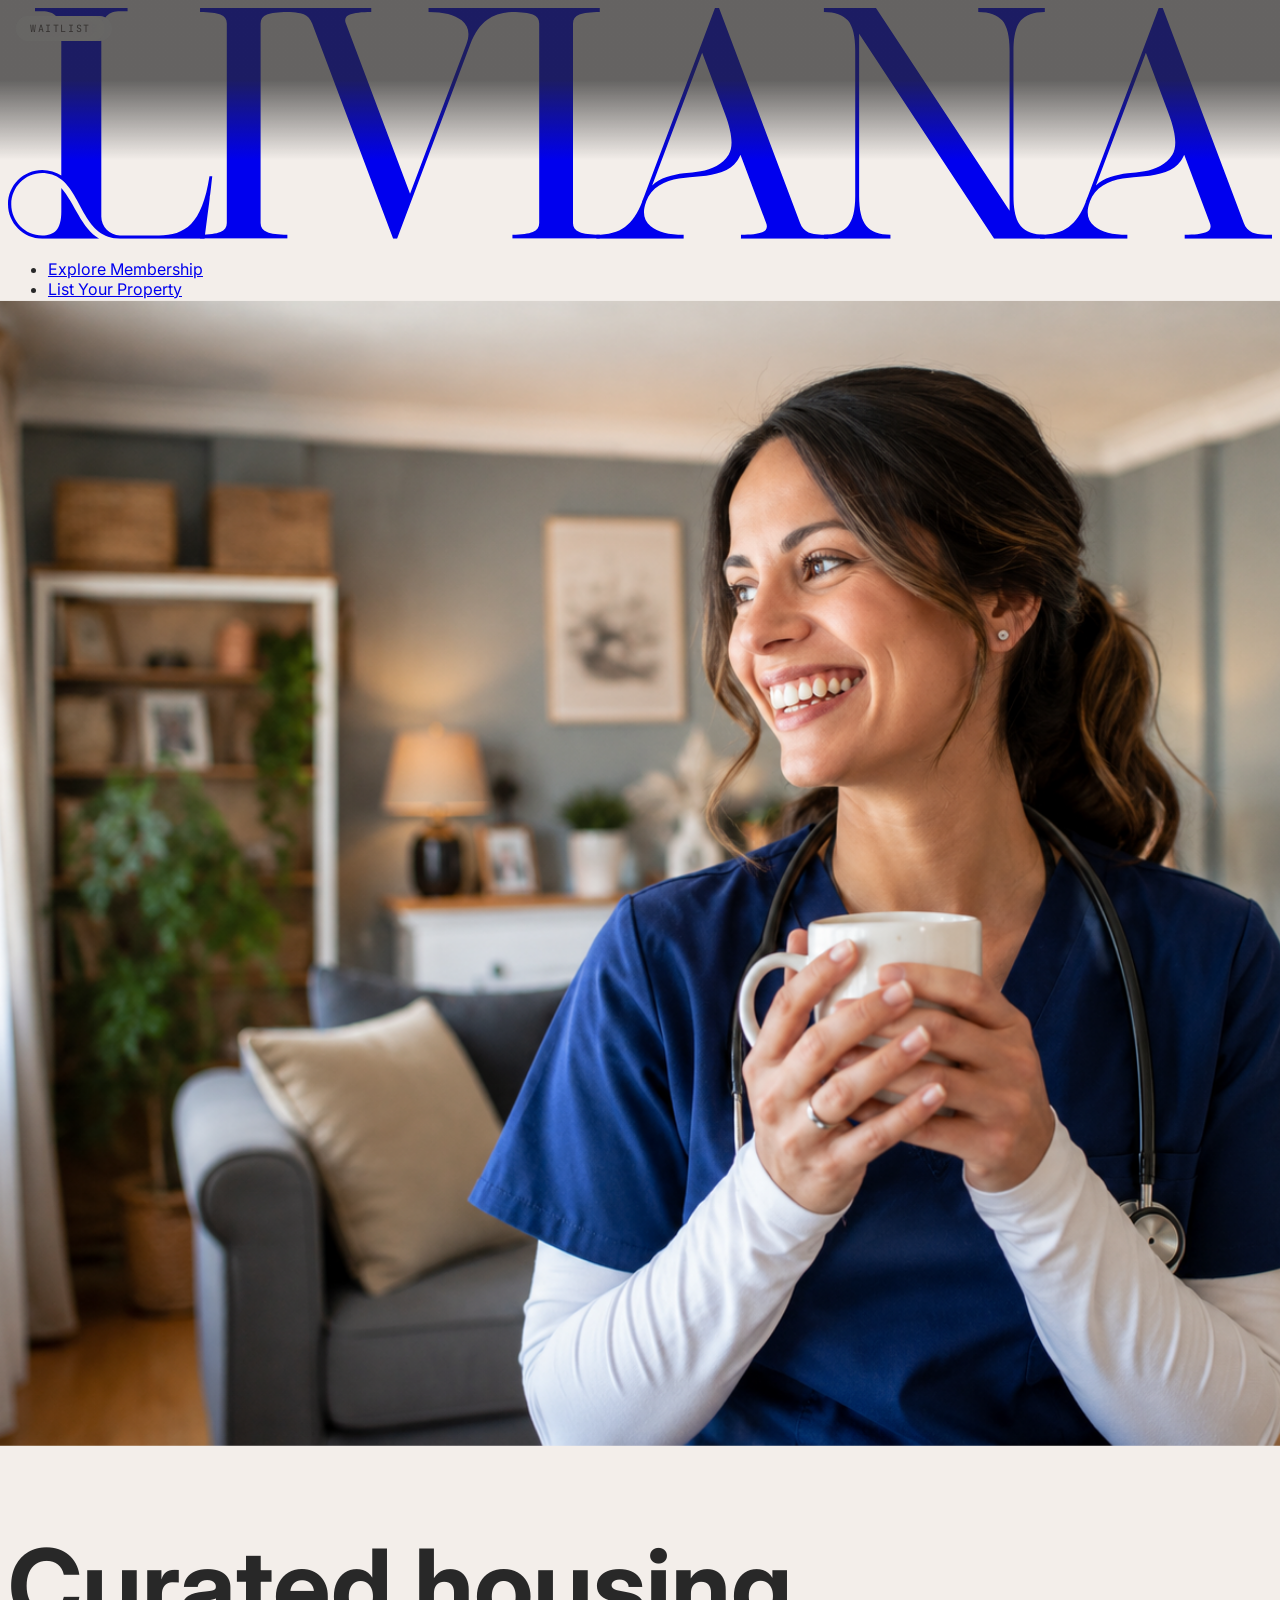
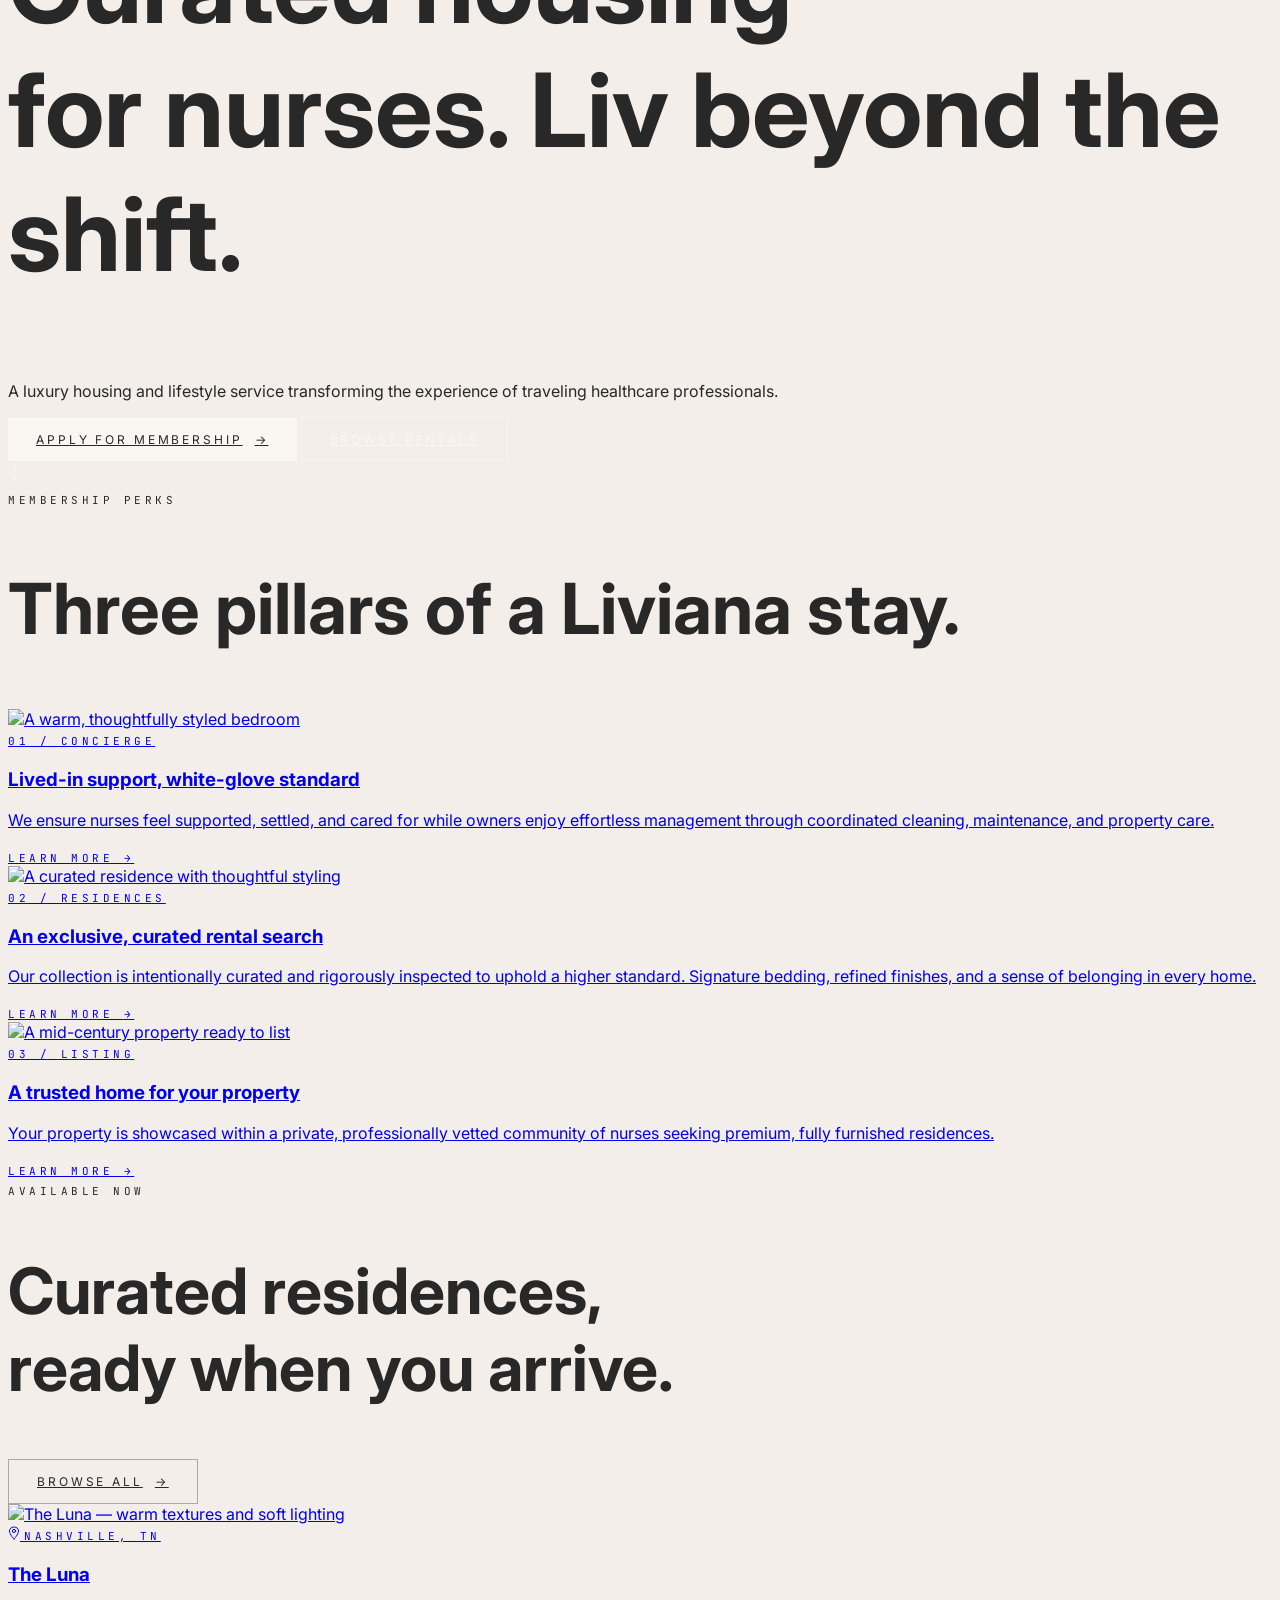
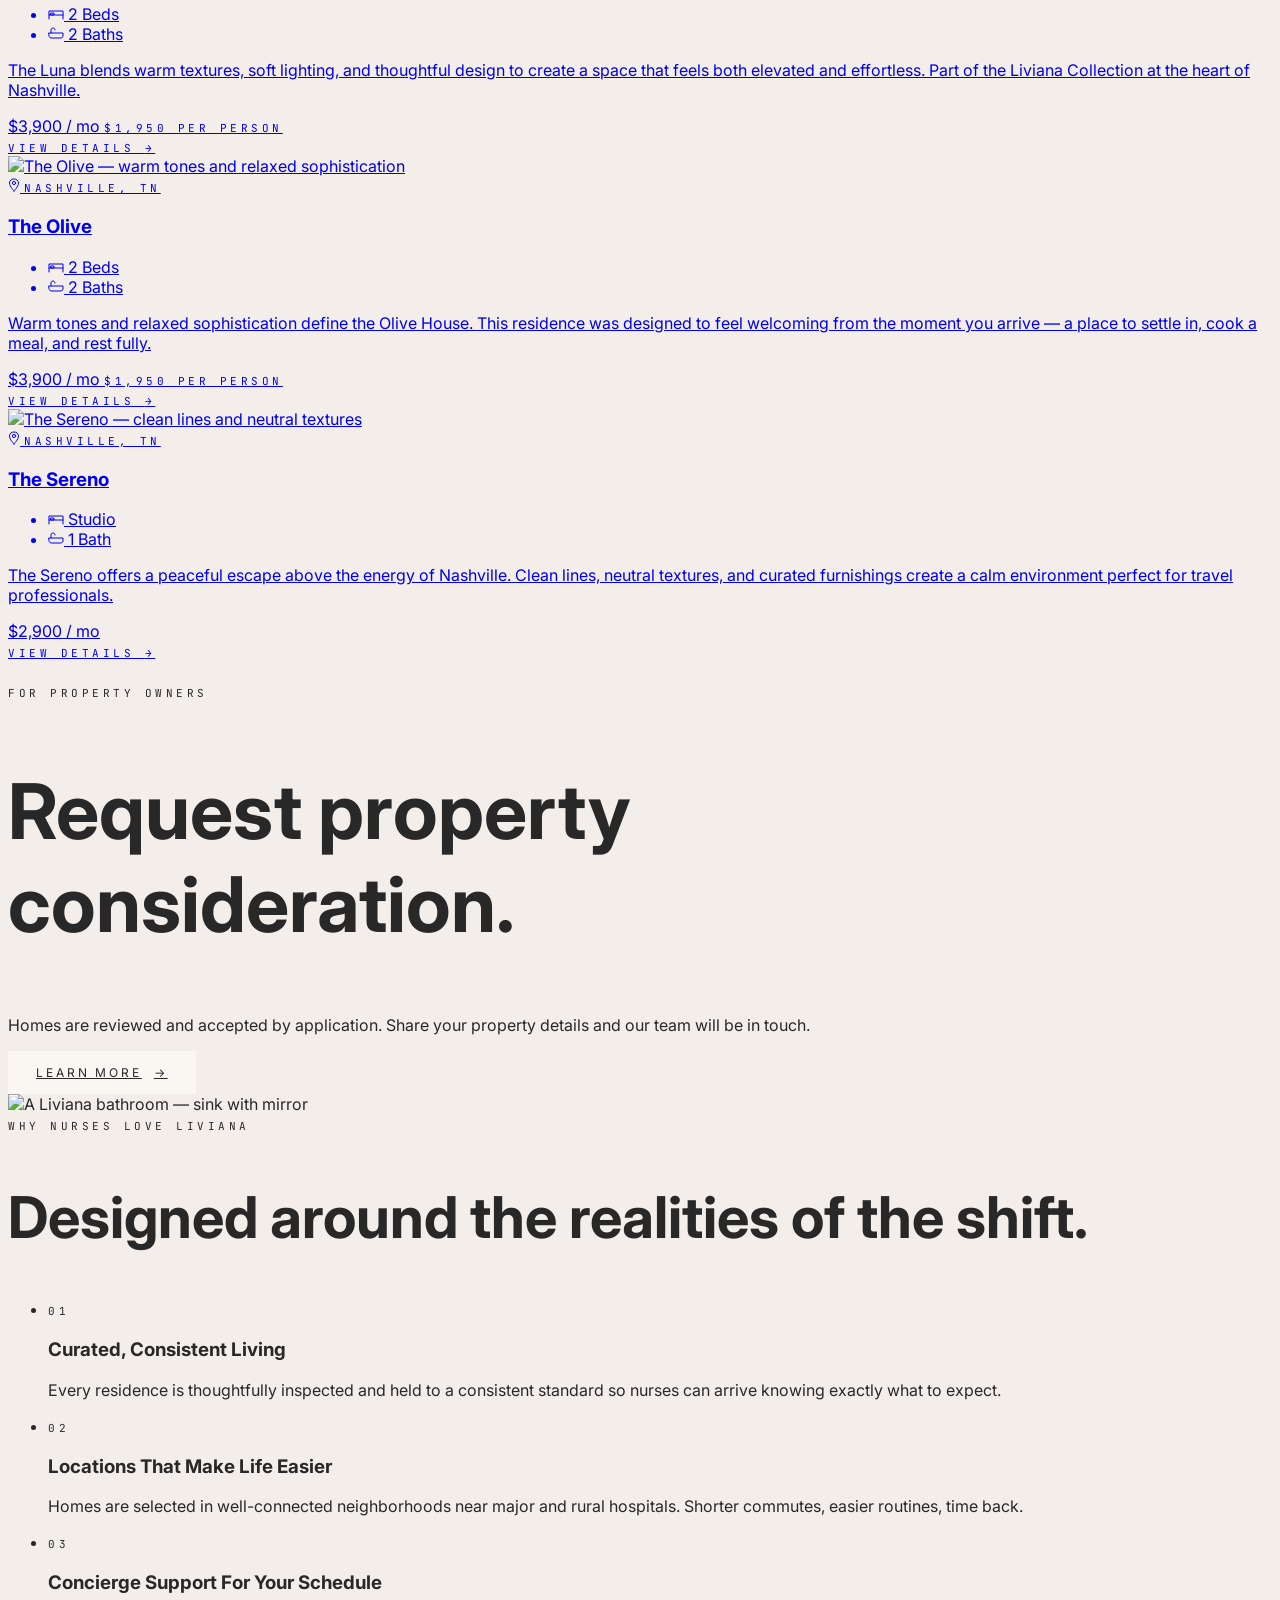
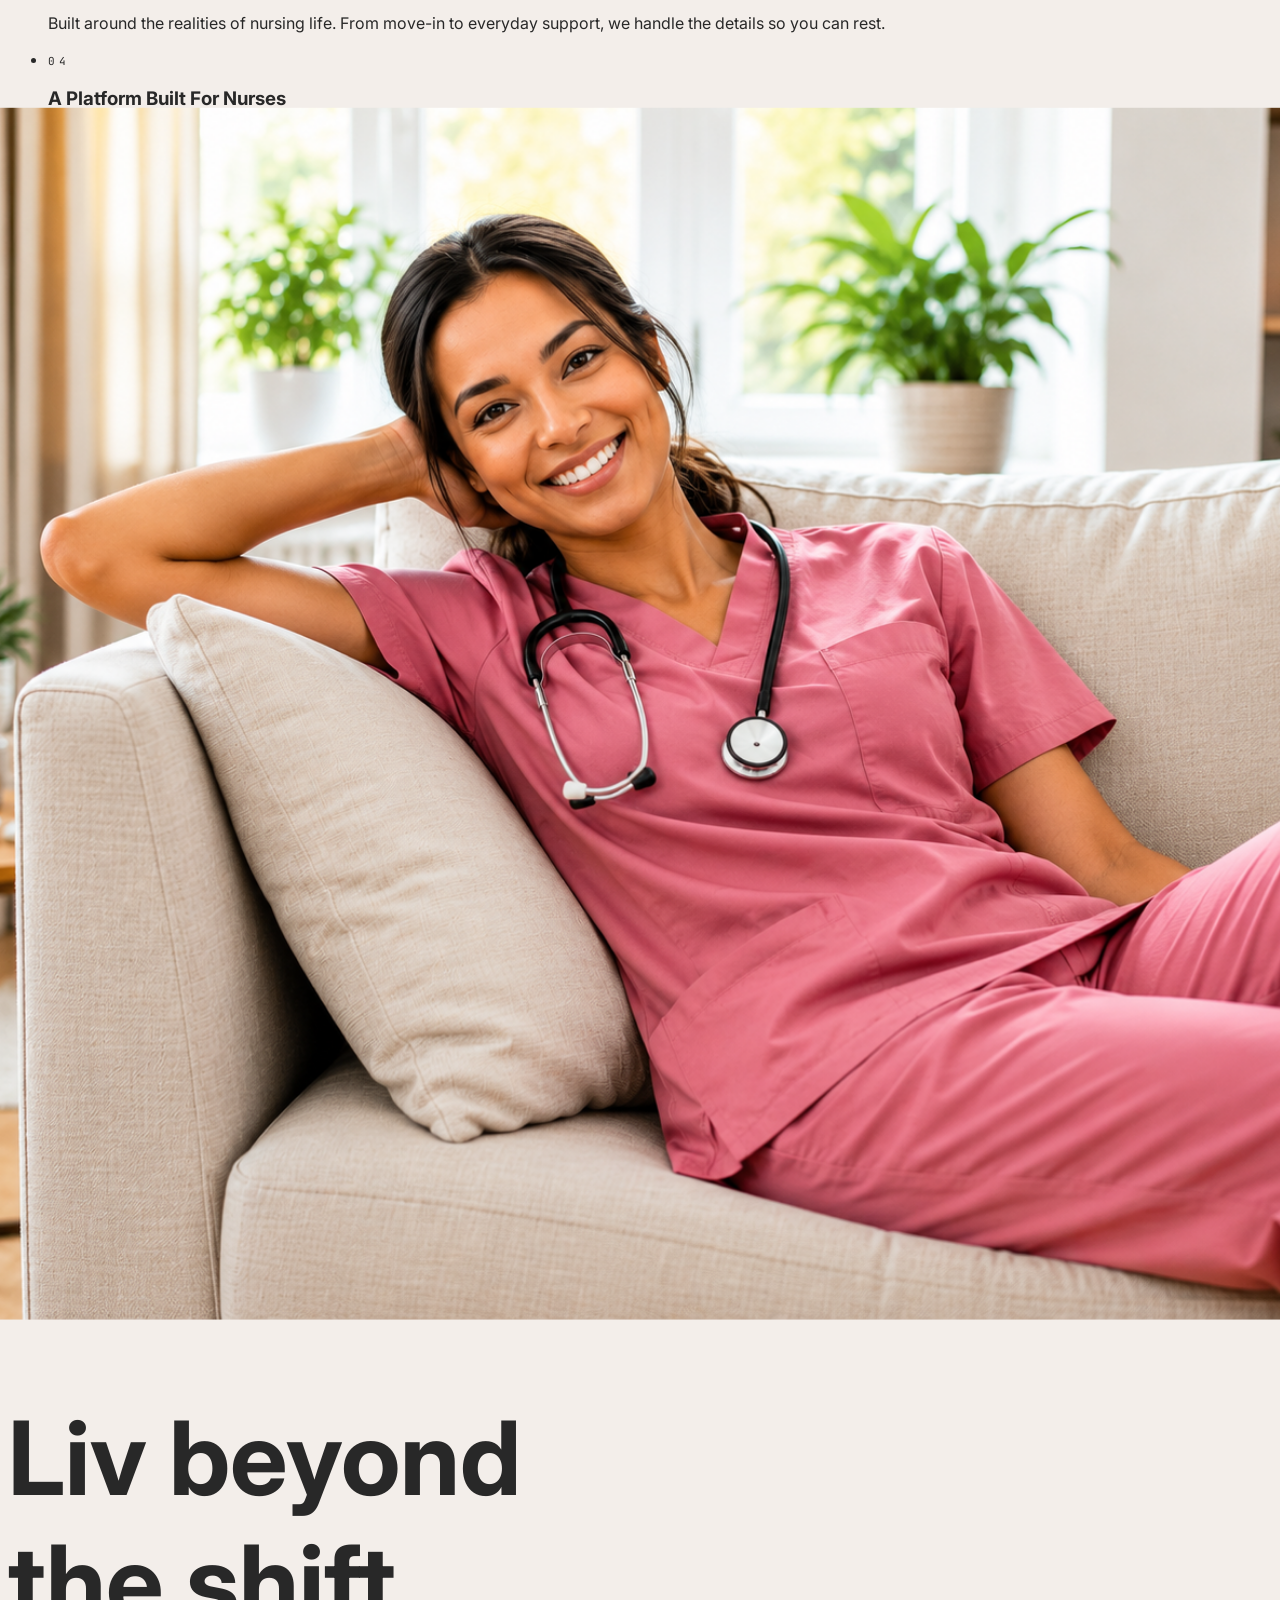
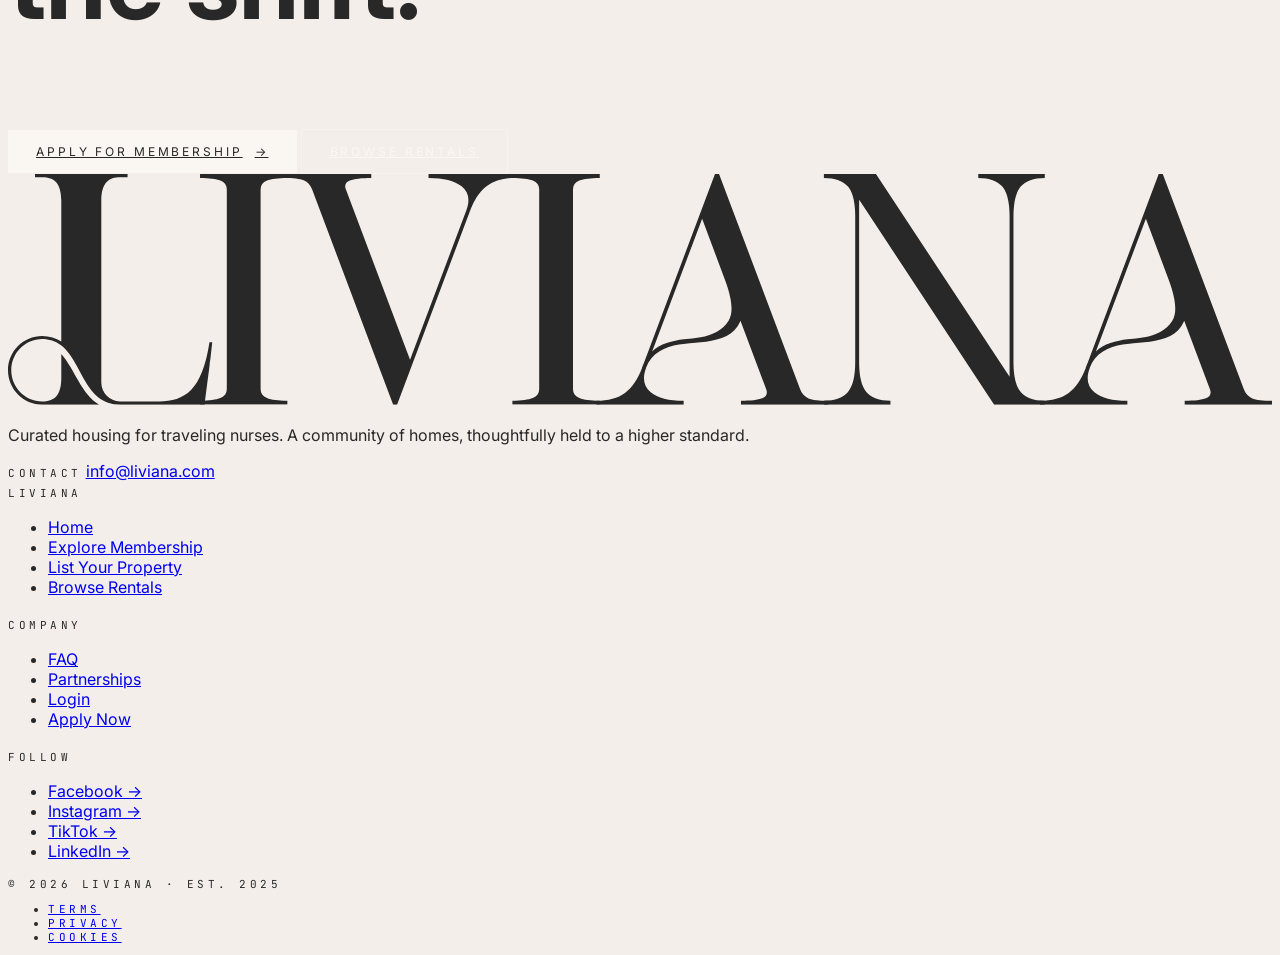
==== index.html @ 15aabe40 "Add files via upload" ====
<!doctype html>
<html lang="en">
  <head>
    <meta charset="UTF-8" />
    <meta name="viewport" content="width=device-width, initial-scale=1.0" />
    <title>Liviana — Curated Housing for Nurses</title>

    <link rel="preconnect" href="https://fonts.googleapis.com" />
    <link rel="preconnect" href="https://fonts.gstatic.com" crossorigin />
    <link
      href="https://fonts.googleapis.com/css2?family=Cormorant+Garamond:ital,wght@0,300;0,400;0,500;1,300;1,400&family=Inter:wght@300;400;500;600&family=JetBrains+Mono:wght@400;500&display=swap"
      rel="stylesheet"
    />

    <script src="https://cdn.tailwindcss.com"></script>
    <script>
      tailwind.config = {
        theme: {
          extend: {
            colors: {
              /* Brand palette */
              brand: {
                black: "#282828",
                brown: "#544743",
                tan: "#8F7C65",
                sand: "#CEC8BC",
                gray: "#E8E8E8",
                cream: "#F3EEEA",
                white: "#FFFFFF",
              },
              /* Existing tokens remapped to brand */
              cream: {
                DEFAULT: "#F3EEEA",
                50: "#FAF7F2",
                100: "#EFE9DF",
                200: "#E6DDD0",
              },
              espresso: {
                DEFAULT: "#544743",
                900: "#282828",
                800: "#3A2F2C",
                700: "#544743",
                600: "#6B5A55",
              },
              cocoa: {
                DEFAULT: "#544743",
                600: "#544743",
                400: "#8F7C65",
                200: "#CEC8BC",
              },
              ink: "#282828",
              warm: {
                50: "#FAF7F2",
                100: "#E6DDD0",
                200: "#CEC8BC",
                300: "#8F7C65",
              },
            },
            fontFamily: {
              display: ['"Cormorant Garamond"', "serif"],
              sans: ["Inter", "system-ui", "sans-serif"],
              mono: ['"JetBrains Mono"', "ui-monospace", "monospace"],
            },
            letterSpacing: {
              widest: "0.24em",
              ultra: "0.32em",
            },
            borderRadius: {
              none: "0",
              DEFAULT: "0",
              sm: "0",
              md: "0",
              lg: "0",
              xl: "0",
              full: "9999px",
            },
          },
        },
      };
    </script>

    <style>
      html {
        -webkit-font-smoothing: antialiased;
        text-rendering: optimizeLegibility;
        scroll-behavior: smooth;
      }
      body {
        font-family: "Inter", system-ui, sans-serif;
        background: #f3eeea;
        color: #282828;
      }
      button,
      input,
      textarea,
      select {
        border-radius: 0;
      }
      ::selection {
        background: #544743;
        color: #faf7f2;
      }

      /* Sharp-edge CTA classes */
      .btn-primary {
        display: inline-flex;
        align-items: center;
        gap: 0.75rem;
        background: #544743;
        color: #faf7f2;
        padding: 0.875rem 1.75rem;
        font-size: 0.75rem;
        letter-spacing: 0.24em;
        text-transform: uppercase;
        font-family: "Inter", sans-serif;
        transition: all 500ms cubic-bezier(0.16, 1, 0.3, 1);
      }
      .btn-primary:hover {
        background: #282828;
        letter-spacing: 0.32em;
      }
      .btn-light {
        background: #faf7f2;
        color: #282828;
      }
      .btn-light:hover {
        background: #cec8bc;
        color: #282828;
      }
      .btn-ghost {
        display: inline-flex;
        align-items: center;
        gap: 0.75rem;
        border: 1px solid rgba(250, 247, 242, 0.4);
        color: #faf7f2;
        padding: 0.875rem 1.75rem;
        font-size: 0.75rem;
        letter-spacing: 0.24em;
        text-transform: uppercase;
        background: transparent;
        transition: all 500ms cubic-bezier(0.16, 1, 0.3, 1);
      }
      .btn-ghost:hover {
        background: rgba(250, 247, 242, 0.1);
        letter-spacing: 0.32em;
      }
      .btn-ghost-dark {
        display: inline-flex;
        align-items: center;
        gap: 0.75rem;
        border: 1px solid rgba(40, 40, 40, 0.35);
        color: #282828;
        padding: 0.875rem 1.75rem;
        font-size: 0.75rem;
        letter-spacing: 0.24em;
        text-transform: uppercase;
        background: transparent;
        transition: all 500ms cubic-bezier(0.16, 1, 0.3, 1);
      }
      .btn-ghost-dark:hover {
        background: #282828;
        color: #faf7f2;
        letter-spacing: 0.32em;
      }

      /* Scrims — using brand BLACK at higher opacity so cream-50 text clears 4.5:1
         even over the brightest possible photo content. Brown is too light to scrim
         photos safely, so photo overlays stay black; the surrounding solid sections
         use brand brown to keep the overall site feeling warm rather than inky. */
      .scrim-bottom {
        background: linear-gradient(
          to bottom,
          rgba(40, 40, 40, 0) 0%,
          rgba(40, 40, 40, 0.3) 25%,
          rgba(40, 40, 40, 0.7) 50%,
          rgba(40, 40, 40, 0.88) 75%,
          rgba(40, 40, 40, 0.95) 100%
        );
      }
      .scrim-radial {
        background: radial-gradient(
          ellipse at center,
          rgba(40, 40, 40, 0.7) 0%,
          rgba(40, 40, 40, 0.85) 50%,
          rgba(40, 40, 40, 0.97) 100%
        );
      }

      /* Property Owners scrim — mirrors the hero's brand-black color but as a
         softer radial. Slightly lighter opacity at center than the Final CTA
         scrim so the section reads less heavy than the closer (Final CTA). */
      .scrim-radial-warm {
        background: radial-gradient(
          ellipse at center,
          rgba(40, 40, 40, 0.5) 0%,
          rgba(40, 40, 40, 0.7) 50%,
          rgba(40, 40, 40, 0.88) 75%,
          rgba(40, 40, 40, 0.95) 100%
        );
      }

      /* Eyebrow style */
      .eyebrow {
        font-family: "JetBrains Mono", monospace;
        text-transform: uppercase;
        font-size: 11px;
        letter-spacing: 0.32em;
      }

      /* Animations */
      @keyframes ken-burns {
        from {
          transform: scale(1) translate(0, 0);
        }
        to {
          transform: scale(1.08) translate(-1%, -1%);
        }
      }
      .animate-ken-burns {
        animation: ken-burns 20s ease-out both;
      }

      /* Scroll-hint arrow */
      @keyframes scroll-hint {
        0%, 100% {
          transform: translateY(0);
          opacity: 0.6;
        }
        50% {
          transform: translateY(5px);
          opacity: 1;
        }
      }
      .scroll-arrow {
        display: inline-block;
        color: #faf7f2;
        transition: opacity 500ms cubic-bezier(0.16, 1, 0.3, 1);
      }
      .scroll-arrow svg {
        display: block;
        animation: scroll-hint 2200ms ease-in-out infinite;
      }
      .scroll-arrow:hover {
        opacity: 1 !important;
      }
      .scroll-arrow:hover svg {
        animation-play-state: paused;
      }
      @media (prefers-reduced-motion: reduce) {
        .scroll-arrow svg {
          animation: none;
        }
      }

      /* Scroll-fade — toggled by IntersectionObserver */
      .reveal {
        opacity: 0;
        transform: translateY(28px);
        transition: opacity 900ms cubic-bezier(0.16, 1, 0.3, 1),
          transform 900ms cubic-bezier(0.16, 1, 0.3, 1);
        transition-delay: var(--reveal-delay, 0ms);
      }
      .reveal.is-visible {
        opacity: 1;
        transform: translateY(0);
      }
      @media (prefers-reduced-motion: reduce) {
        .reveal,
        .animate-ken-burns {
          opacity: 1 !important;
          transform: none !important;
          animation: none !important;
        }
      }

      /* Status badge — appears top-left over property card photo */
      .status-badge {
        position: absolute;
        top: 16px;
        left: 16px;
        background: rgba(250, 247, 242, 0.95);
        color: #544743;
        font-family: "JetBrains Mono", monospace;
        font-size: 10px;
        letter-spacing: 0.16em;
        text-transform: uppercase;
        padding: 6px 14px;
        border-radius: 9999px;
        z-index: 1;
        backdrop-filter: blur(8px);
        -webkit-backdrop-filter: blur(8px);
      }

      /* Description in property card */
      .card-description {
        display: -webkit-box;
        -webkit-line-clamp: 3;
        -webkit-box-orient: vertical;
        overflow: hidden;
      }

      /* Property card hover */
      .card-link:hover .card-img {
        transform: scale(1.05);
      }
      .card-img {
        transition: transform 1400ms cubic-bezier(0.16, 1, 0.3, 1);
      }
      .card-link:hover .card-caption {
        opacity: 1;
        transform: translateY(0);
      }
      .card-caption {
        opacity: 0;
        transform: translateY(8px);
        transition: opacity 500ms cubic-bezier(0.16, 1, 0.3, 1),
          transform 500ms cubic-bezier(0.16, 1, 0.3, 1);
      }
      .card-link {
        transition: box-shadow 700ms cubic-bezier(0.16, 1, 0.3, 1);
      }
      .card-link:hover {
        box-shadow: 0 24px 60px -30px rgba(26, 20, 16, 0.45);
      }

      /* Perk panel hover */
      .perk-link:hover .perk-img {
        transform: scale(1.05);
      }
      .perk-img {
        transition: transform 1800ms cubic-bezier(0.16, 1, 0.3, 1);
      }
      .perk-link:hover .perk-cta {
        letter-spacing: 0.32em;
      }
      .perk-cta {
        transition: letter-spacing 500ms cubic-bezier(0.16, 1, 0.3, 1);
      }

      /* Nav transitions */
      header.nav-shell {
        transition: background-color 700ms cubic-bezier(0.16, 1, 0.3, 1),
          border-color 700ms cubic-bezier(0.16, 1, 0.3, 1),
          backdrop-filter 700ms cubic-bezier(0.16, 1, 0.3, 1);
      }
      header.nav-shell .nav-text {
        transition: color 500ms cubic-bezier(0.16, 1, 0.3, 1);
      }

      /* Nav scrim — guarantees cream-50 text hits 4.5:1 over any photo.
         Visible only when nav is in transparent (unscrolled) state. */
      .nav-scrim {
        position: fixed;
        top: 0;
        left: 0;
        right: 0;
        height: 160px;
        z-index: 49;
        pointer-events: none;
        background: linear-gradient(
          to bottom,
          rgba(40, 40, 40, 0.7) 0%,
          rgba(40, 40, 40, 0.7) 50%,
          rgba(40, 40, 40, 0) 100%
        );
        transition: opacity 700ms cubic-bezier(0.16, 1, 0.3, 1);
      }
      .nav-scrim.is-hidden {
        opacity: 0;
      }
    </style>
  </head>

  <body>
    <!-- LIVIANA wordmark — defined once as a symbol, referenced via <use> in nav and footer. -->
    <svg aria-hidden="true" style="position:absolute;width:0;height:0;overflow:hidden">
      <symbol id="liviana-wordmark" viewBox="0 0 1096 200">
        <path d="M170.458 200H97.2706C66.3857 200 64.3788 162.671 46.2269 148.735C41.3879 144.899 35.3225 143.093 29.6807 143.093C14.74 143.093 2.83204 155.402 2.83204 170.142C2.83204 184.881 14.74 197.19 29.6807 197.19C39.9831 197.19 46.2269 192.351 46.2269 176.408V156.026C57.7335 169.138 63.576 190.947 79.1188 200.022H29.6584C13.3128 200.022 0 186.509 0 170.164C0 153.819 13.3128 140.506 29.6584 140.506C35.9246 140.506 41.5663 142.335 46.2046 145.345V23.6147C46.2046 7.53707 40.0054 2.87657 29.7922 2.83198C29.7476 2.83198 23.4814 2.83198 23.4145 2.83198V0H103.671V2.83198C103.671 2.83198 97.3375 2.83198 97.2929 2.83198C87.5034 2.87657 81.1034 7.35868 80.9027 22.8119V180.845C80.9027 189.72 88.1724 197.19 97.0476 197.19H130.898C153.287 197.19 168.228 187.713 174.695 145.925H177.125C175.72 157.23 175.52 161.869 174.918 163.675V164.277C174.918 166.284 173.713 173.955 170.48 200H170.458Z"/>
        <path d="M166.511 196.633C174.583 196.633 180.47 195.852 184.172 194.314C187.874 192.775 189.724 190.166 189.724 186.509V13.5132C189.724 9.85617 187.874 7.24718 184.172 5.70855C180.47 4.16992 174.583 3.38945 166.511 3.38945V0H242.24V3.36715C234.167 3.36715 228.28 4.14762 224.579 5.68625C220.877 7.22489 219.026 9.83387 219.026 13.4909V186.464C219.026 190.122 220.877 192.731 224.579 194.269C228.28 195.808 234.167 196.588 242.24 196.588V199.955H166.511V196.588V196.633Z"/>
        <path d="M364.642 3.36715V0H440.371V3.36715C429.957 3.36715 421.684 5.61936 415.53 10.1238C409.375 14.6282 404.491 21.7639 400.834 31.5085L337.347 199.978H333.98L263.737 13.5132C262.243 9.47709 259.79 6.77891 256.422 5.41866C253.055 4.05842 247.324 3.36715 239.252 3.36715V0H314.981V3.36715C306.44 3.36715 300.263 4.10302 296.472 5.55246C292.681 7.0019 291.522 9.65548 293.016 13.4909L348.609 160.999L397.445 31.5085C400.812 22.4105 399.452 15.4309 393.364 10.6143C387.254 5.77545 377.687 3.36715 364.642 3.36715Z"/>
        <path d="M437.383 196.633C445.456 196.633 451.343 195.852 455.044 194.314C458.746 192.775 460.597 190.166 460.597 186.509V13.5132C460.597 9.85617 458.746 7.24718 455.044 5.70855C451.343 4.16992 445.456 3.38945 437.383 3.38945V0H513.112V3.36715C505.04 3.36715 499.153 4.14762 495.451 5.68625C491.749 7.22489 489.899 9.83387 489.899 13.4909V186.464C489.899 190.122 491.749 192.731 495.451 194.269C499.153 195.808 505.04 196.588 513.112 196.588V199.955H437.383V196.588V196.633Z"/>
        <path d="M553.341 167.912C549.862 177.121 551.178 184.19 557.288 189.163C563.376 194.135 572.92 196.633 585.853 196.633V200H510.124V196.633C520.538 196.633 528.811 194.381 534.966 189.876C541.121 185.372 546.027 178.236 549.684 168.491L549.817 167.934H549.684C550.442 166.061 550.999 164.701 551.378 163.853L613.014 0H616.538L686.781 186.487C688.275 190.523 690.728 193.221 694.095 194.581C697.463 195.942 703.194 196.611 711.266 196.611V199.978H635.537V196.611C644.078 196.611 650.21 195.875 653.979 194.425C657.725 192.976 658.862 190.322 657.346 186.464L635.113 127.216C634.556 128.71 633.575 130.539 632.147 132.702C629.137 137.028 624.722 140.172 618.924 142.134C613.103 144.096 607.038 145.345 600.683 145.858C594.327 146.371 588.061 147.062 581.817 147.887C575.573 148.712 569.842 150.764 564.647 153.93C559.429 157.119 555.66 161.757 553.318 167.867L553.341 167.912ZM621.733 91.9166L601.887 38.8449L558.537 153.975C561.904 150.697 566.118 148.222 571.136 146.594C576.153 144.966 581.104 143.873 585.987 143.36C590.871 142.848 595.732 142.201 600.549 141.465C605.388 140.707 609.959 139.213 614.285 136.961C618.589 134.708 622.113 131.475 624.833 127.238C629.048 120.571 628.022 108.797 621.733 91.9166Z"/>
        <path d="M752.609 0L868.456 175.806V36.8826C868.456 24.5958 866.359 15.9438 862.189 10.9265C858.019 5.90924 851.04 3.38945 841.295 3.38945V0H899.006V3.36715C889.239 3.36715 882.281 5.88694 878.111 10.9042C873.941 15.9215 871.845 24.5735 871.845 36.8603V163.117C871.845 175.404 873.919 184.056 878.111 189.096C882.304 194.135 889.261 196.633 899.006 196.633V200H855.098L738.003 22.2321V163.117C738.003 175.404 740.077 184.056 744.269 189.096C748.439 194.113 755.419 196.633 765.164 196.633V200H707.453V196.633C717.22 196.633 724.178 194.135 728.348 189.096C732.518 184.078 734.614 175.426 734.614 163.117V36.8826C734.614 24.5958 732.518 15.9438 728.348 10.9265C724.178 5.90924 717.198 3.38945 707.453 3.38945V0H752.632H752.609Z"/>
        <path d="M938.075 167.912C934.596 177.121 935.912 184.19 942.022 189.163C948.11 194.135 957.654 196.633 970.587 196.633V200H894.858V196.633C905.272 196.633 913.545 194.381 919.7 189.876C925.855 185.372 930.76 178.236 934.418 168.491L934.551 167.934H934.418C935.176 166.061 935.733 164.701 936.112 163.853L997.771 0H1001.29L1071.54 186.487C1073.03 190.523 1075.48 193.221 1078.85 194.581C1082.22 195.942 1087.95 196.611 1096.02 196.611V199.978H1020.29V196.611C1028.83 196.611 1034.97 195.875 1038.73 194.425C1042.48 192.976 1043.62 190.322 1042.1 186.464L1019.87 127.216C1019.31 128.71 1018.33 130.539 1016.9 132.702C1013.89 137.028 1009.48 140.172 1003.68 142.134C997.86 144.096 991.794 145.345 985.439 145.858C979.084 146.371 972.817 147.062 966.574 147.887C960.33 148.712 954.599 150.764 949.403 153.93C944.185 157.119 940.416 161.757 938.075 167.867V167.912ZM1006.49 91.9166L986.643 38.8449L943.293 153.975C946.66 150.697 950.875 148.222 955.892 146.594C960.909 144.966 965.86 143.873 970.744 143.36C975.627 142.848 980.488 142.201 985.305 141.465C990.144 140.707 994.716 139.213 999.042 136.961C1003.35 134.708 1006.87 131.475 1009.59 127.238C1013.8 120.571 1012.78 108.797 1006.49 91.9166Z"/>
      </symbol>
    </svg>

    <!-- Nav scrim — under nav z-50, ensures 5.8:1 contrast for cream-50 nav text over hero photo. Fades out on scroll. -->
    <div id="nav-scrim" class="nav-scrim"></div>

    <!-- ================= NAV ================= -->
    <header
      id="nav"
      class="nav-shell fixed top-0 inset-x-0 z-50 bg-transparent"
    >
      <nav
        class="mx-auto max-w-[1600px] flex items-center justify-between px-6 lg:px-12 h-20"
      >
        <a
          href="#"
          class="nav-text block text-cream-50"
          data-light="text-cream-50"
          data-dark="text-ink"
          aria-label="Liviana — home"
        >
          <svg
            class="h-5 w-auto"
            viewBox="0 0 1096 200"
            fill="currentColor"
            role="img"
            aria-hidden="true"
          >
            <use href="#liviana-wordmark" />
          </svg>
        </a>

        <ul class="hidden md:flex items-center gap-10">
          <li>
            <a
              href="#"
              class="nav-text text-xs uppercase tracking-widest text-cream-50 hover:opacity-70"
              data-light="text-cream-50"
              data-dark="text-ink"
              >Explore Membership</a
            >
          </li>
          <li>
            <a
              href="#"
              class="nav-text text-xs uppercase tracking-widest text-cream-50 hover:opacity-70"
              data-light="text-cream-50"
              data-dark="text-ink"
              >List Your Property</a
            >
          </li>
          <li>
            <a
              href="#"
              class="nav-text text-xs uppercase tracking-widest text-cream-50 hover:opacity-70"
              data-light="text-cream-50"
              data-dark="text-ink"
              >Browse Rentals</a
            >
          </li>
        </ul>

        <div class="hidden md:flex items-center gap-4">
          <a
            href="#"
            class="nav-text text-xs uppercase tracking-widest text-cream-50"
            data-light="text-cream-50"
            data-dark="text-ink"
            >Login</a
          >
          <a
            id="nav-cta"
            href="#"
            class="text-xs uppercase tracking-widest px-5 py-2.5 bg-cream-50 text-ink transition-colors duration-500"
            >Apply Now</a
          >
        </div>
      </nav>
    </header>

    <main>
      <!-- ================= HERO ================= -->
      <section
        class="relative h-screen min-h-[720px] w-full overflow-hidden bg-espresso-900 text-cream-50"
      >
        <div class="absolute inset-0 animate-ken-burns">
          <img
            src="./nurse-hero.png"
            alt="A Liviana nurse, at ease at home"
            class="w-full h-full object-cover"
          />
        </div>
        <div class="absolute inset-0 scrim-bottom"></div>

        <div
          class="relative h-full mx-auto max-w-[1600px] px-6 lg:px-12 pt-32 pb-12 flex flex-col justify-end"
        >
          <div class="max-w-3xl">
            <span class="reveal eyebrow text-cream-50/70"
              >Membership · Est. 2025</span
            >
            <h1
              class="reveal mt-6 font-display font-light leading-[0.95] tracking-tight"
              style="font-size: clamp(3rem, 8vw, 7.5rem); --reveal-delay: 100ms"
            >
              Curated housing<br />for nurses.
              <span class="italic text-warm-200">Liv beyond the shift.</span>
            </h1>
            <p
              class="reveal mt-8 max-w-xl text-base lg:text-lg leading-relaxed text-cream-50/80"
              style="--reveal-delay: 250ms"
            >
              A luxury housing and lifestyle service transforming the
              experience of traveling healthcare professionals.
            </p>
            <div class="reveal mt-12 flex flex-wrap gap-4" style="--reveal-delay: 400ms">
              <a href="#" class="btn-primary btn-light"
                >Apply for Membership <span aria-hidden>→</span></a
              >
              <a href="#" class="btn-ghost">Browse Rentals</a>
            </div>
          </div>

          <div class="mt-16 flex justify-center">
            <a
              href="#perks"
              class="scroll-arrow"
              aria-label="Scroll to explore"
            >
              <svg
                width="14"
                height="22"
                viewBox="0 0 14 22"
                fill="none"
                stroke="currentColor"
                stroke-width="1"
                stroke-linecap="round"
                stroke-linejoin="round"
                aria-hidden="true"
              >
                <path d="M7 2 L7 17" />
                <path d="M2 12 L7 17 L12 12" />
              </svg>
            </a>
          </div>
        </div>
      </section>

      <!-- ================= MEMBERSHIP PERKS ================= -->
      <section id="perks" class="bg-espresso text-cream-50">
        <div class="mx-auto max-w-[1600px] px-6 lg:px-12 pt-24 pb-12">
          <span class="reveal eyebrow text-cream-50/70">Membership Perks</span>
          <h2
            class="reveal mt-4 font-display font-light leading-[1] tracking-tight max-w-4xl"
            style="font-size: clamp(2.5rem, 5.5vw, 5rem); --reveal-delay: 100ms"
          >
            Three pillars of a Liviana stay.
          </h2>
        </div>

        <div
          class="grid grid-cols-1 lg:grid-cols-3 lg:h-[80vh] lg:min-h-[680px]"
        >
          <!-- Perk 1 -->
          <a
            href="#"
            class="perk-link relative group h-[70vh] lg:h-full block overflow-hidden reveal"
          >
            <img
              src="https://images.unsplash.com/photo-1615874959474-d609969a20ed?auto=format&fit=crop&w=1600&q=80"
              alt="A warm, thoughtfully styled bedroom"
              class="perk-img absolute inset-0 w-full h-full object-cover"
            />
            <div class="absolute inset-0 scrim-bottom"></div>
            <div class="absolute inset-0 p-8 lg:p-10 flex flex-col justify-end">
              <span class="eyebrow text-cream-50/70">01 / Concierge</span>
              <h3
                class="mt-4 font-display font-light text-3xl lg:text-4xl leading-[1.1] max-w-sm"
              >
                Lived-in support, white-glove standard
              </h3>
              <p class="mt-4 max-w-sm text-sm leading-relaxed text-cream-50/75">
                We ensure nurses feel supported, settled, and cared for while
                owners enjoy effortless management through coordinated cleaning,
                maintenance, and property care.
              </p>
              <span
                class="perk-cta mt-6 inline-flex items-center gap-3 eyebrow text-cream-50"
                >Learn more <span aria-hidden>→</span></span
              >
            </div>
          </a>

          <!-- Perk 2 -->
          <a
            href="#"
            class="perk-link relative group h-[70vh] lg:h-full block overflow-hidden reveal"
            style="--reveal-delay: 100ms"
          >
            <img
              src="https://images.unsplash.com/photo-1583847268964-b28dc8f51f92?auto=format&fit=crop&w=1600&q=80"
              alt="A curated residence with thoughtful styling"
              class="perk-img absolute inset-0 w-full h-full object-cover"
            />
            <div class="absolute inset-0 scrim-bottom"></div>
            <div class="absolute inset-0 p-8 lg:p-10 flex flex-col justify-end">
              <span class="eyebrow text-cream-50/70">02 / Residences</span>
              <h3
                class="mt-4 font-display font-light text-3xl lg:text-4xl leading-[1.1] max-w-sm"
              >
                An exclusive, curated rental search
              </h3>
              <p class="mt-4 max-w-sm text-sm leading-relaxed text-cream-50/75">
                Our collection is intentionally curated and rigorously inspected
                to uphold a higher standard. Signature bedding, refined
                finishes, and a sense of belonging in every home.
              </p>
              <span
                class="perk-cta mt-6 inline-flex items-center gap-3 eyebrow text-cream-50"
                >Learn more <span aria-hidden>→</span></span
              >
            </div>
          </a>

          <!-- Perk 3 -->
          <a
            href="#"
            class="perk-link relative group h-[70vh] lg:h-full block overflow-hidden reveal"
            style="--reveal-delay: 200ms"
          >
            <img
              src="https://images.unsplash.com/photo-1554995207-c18c203602cb?auto=format&fit=crop&w=1600&q=80"
              alt="A mid-century property ready to list"
              class="perk-img absolute inset-0 w-full h-full object-cover"
            />
            <div class="absolute inset-0 scrim-bottom"></div>
            <div class="absolute inset-0 p-8 lg:p-10 flex flex-col justify-end">
              <span class="eyebrow text-cream-50/70">03 / Listing</span>
              <h3
                class="mt-4 font-display font-light text-3xl lg:text-4xl leading-[1.1] max-w-sm"
              >
                A trusted home for your property
              </h3>
              <p class="mt-4 max-w-sm text-sm leading-relaxed text-cream-50/75">
                Your property is showcased within a private, professionally
                vetted community of nurses seeking premium, fully furnished
                residences.
              </p>
              <span
                class="perk-cta mt-6 inline-flex items-center gap-3 eyebrow text-cream-50"
                >Learn more <span aria-hidden>→</span></span
              >
            </div>
          </a>
        </div>
      </section>

      <!-- ================= FEATURED RESIDENCES ================= -->
      <section class="bg-cream text-ink">
        <div class="mx-auto max-w-[1600px] px-6 lg:px-12 py-24 lg:py-32">
          <div
            class="flex flex-col lg:flex-row lg:items-end lg:justify-between gap-8 mb-16"
          >
            <div class="max-w-2xl">
              <span class="reveal eyebrow text-ink/70">Available Now</span>
              <h2
                class="reveal mt-4 font-display font-light leading-[1] tracking-tight"
                style="font-size: clamp(2.5rem, 5vw, 4.5rem); --reveal-delay: 100ms"
              >
                Curated residences,<br />ready when you arrive.
              </h2>
            </div>
            <a href="#" class="reveal btn-ghost-dark" style="--reveal-delay: 200ms"
              >Browse All <span aria-hidden>→</span></a
            >
          </div>

          <div class="grid grid-cols-1 md:grid-cols-2 lg:grid-cols-3 gap-8 lg:gap-10">
            <!-- Card 1 — The Luna -->
            <a
              href="#"
              class="card-link group block bg-cream-50 text-ink reveal"
            >
              <div class="relative aspect-[3/2] overflow-hidden bg-espresso-700">
                <img
                  src="https://mxyjqeiodayfpaulctgb.supabase.co/storage/v1/render/image/public/property-images/the-luna/1774366177196-kmt1or.jpg"
                  alt="The Luna — warm textures and soft lighting"
                  class="card-img absolute inset-0 w-full h-full object-cover"
                />
                <span class="status-badge">Waitlist</span>
              </div>
              <div class="p-6 lg:p-7 flex flex-col gap-5">
                <div class="flex items-center gap-2 text-cocoa">
                  <svg width="12" height="14" viewBox="0 0 12 14" fill="none" stroke="currentColor" stroke-width="1" stroke-linecap="round" stroke-linejoin="round" class="opacity-80 shrink-0" aria-hidden="true">
                    <path d="M6 13 C6 13 1.5 8.5 1.5 5 C1.5 2.5 3.5 1 6 1 C8.5 1 10.5 2.5 10.5 5 C10.5 8.5 6 13 6 13 Z"/>
                    <circle cx="6" cy="5" r="1.6"/>
                  </svg>
                  <span class="eyebrow text-cocoa">Nashville, TN</span>
                </div>
                <h3
                  class="font-display font-light text-3xl lg:text-[2rem] leading-[1.1] tracking-tight"
                >
                  The Luna
                </h3>
                <ul class="flex items-center gap-6 text-ink/80">
                  <li class="flex items-center gap-2">
                    <svg width="16" height="13" viewBox="0 0 16 13" fill="none" stroke="currentColor" stroke-width="1" stroke-linecap="round" stroke-linejoin="round" class="opacity-70 shrink-0" aria-hidden="true">
                      <path d="M1 12 L1 4 L15 4 L15 12"/>
                      <path d="M1 8 L15 8"/>
                      <rect x="3" y="6" width="3" height="2"/>
                    </svg>
                    <span class="text-sm">2 Beds</span>
                  </li>
                  <li class="flex items-center gap-2">
                    <svg width="16" height="13" viewBox="0 0 16 13" fill="none" stroke="currentColor" stroke-width="1" stroke-linecap="round" stroke-linejoin="round" class="opacity-70 shrink-0" aria-hidden="true">
                      <path d="M1 6 L15 6 L15 9 C15 10.5 13.5 11 12 11 L4 11 C2.5 11 1 10.5 1 9 Z"/>
                      <path d="M3 6 L3 3 C3 1.8 3.8 1 5 1 C6.2 1 7 1.8 7 3"/>
                    </svg>
                    <span class="text-sm">2 Baths</span>
                  </li>
                </ul>
                <p class="card-description text-sm leading-relaxed text-ink/75">
                  The Luna blends warm textures, soft lighting, and thoughtful
                  design to create a space that feels both elevated and
                  effortless. Part of the Liviana Collection at the heart of
                  Nashville.
                </p>
                <div class="h-px w-full bg-ink/20"></div>
                <div class="flex items-end justify-between gap-4">
                  <div class="flex flex-col">
                    <span class="font-mono text-sm text-ink">
                      $3,900<span class="text-ink/70"> / mo</span>
                    </span>
                    <span class="eyebrow text-ink/70">$1,950 per person</span>
                  </div>
                  <span class="eyebrow text-cocoa inline-flex items-center gap-2 transition-all duration-500 group-hover:tracking-ultra">
                    View Details
                    <span aria-hidden>→</span>
                  </span>
                </div>
              </div>
            </a>

            <!-- Card 2 — The Olive -->
            <a
              href="#"
              class="card-link group block bg-cream-50 text-ink reveal"
              style="--reveal-delay: 80ms"
            >
              <div class="relative aspect-[3/2] overflow-hidden bg-espresso-700">
                <img
                  src="https://mxyjqeiodayfpaulctgb.supabase.co/storage/v1/render/image/public/property-images/the-olive/1774366597521-uw42fa.jpg"
                  alt="The Olive — warm tones and relaxed sophistication"
                  class="card-img absolute inset-0 w-full h-full object-cover"
                />
                <span class="status-badge">Available</span>
              </div>
              <div class="p-6 lg:p-7 flex flex-col gap-5">
                <div class="flex items-center gap-2 text-cocoa">
                  <svg width="12" height="14" viewBox="0 0 12 14" fill="none" stroke="currentColor" stroke-width="1" stroke-linecap="round" stroke-linejoin="round" class="opacity-80 shrink-0" aria-hidden="true">
                    <path d="M6 13 C6 13 1.5 8.5 1.5 5 C1.5 2.5 3.5 1 6 1 C8.5 1 10.5 2.5 10.5 5 C10.5 8.5 6 13 6 13 Z"/>
                    <circle cx="6" cy="5" r="1.6"/>
                  </svg>
                  <span class="eyebrow text-cocoa">Nashville, TN</span>
                </div>
                <h3
                  class="font-display font-light text-3xl lg:text-[2rem] leading-[1.1] tracking-tight"
                >
                  The Olive
                </h3>
                <ul class="flex items-center gap-6 text-ink/80">
                  <li class="flex items-center gap-2">
                    <svg width="16" height="13" viewBox="0 0 16 13" fill="none" stroke="currentColor" stroke-width="1" stroke-linecap="round" stroke-linejoin="round" class="opacity-70 shrink-0" aria-hidden="true">
                      <path d="M1 12 L1 4 L15 4 L15 12"/>
                      <path d="M1 8 L15 8"/>
                      <rect x="3" y="6" width="3" height="2"/>
                    </svg>
                    <span class="text-sm">2 Beds</span>
                  </li>
                  <li class="flex items-center gap-2">
                    <svg width="16" height="13" viewBox="0 0 16 13" fill="none" stroke="currentColor" stroke-width="1" stroke-linecap="round" stroke-linejoin="round" class="opacity-70 shrink-0" aria-hidden="true">
                      <path d="M1 6 L15 6 L15 9 C15 10.5 13.5 11 12 11 L4 11 C2.5 11 1 10.5 1 9 Z"/>
                      <path d="M3 6 L3 3 C3 1.8 3.8 1 5 1 C6.2 1 7 1.8 7 3"/>
                    </svg>
                    <span class="text-sm">2 Baths</span>
                  </li>
                </ul>
                <p class="card-description text-sm leading-relaxed text-ink/75">
                  Warm tones and relaxed sophistication define the Olive House.
                  This residence was designed to feel welcoming from the moment
                  you arrive — a place to settle in, cook a meal, and rest
                  fully.
                </p>
                <div class="h-px w-full bg-ink/20"></div>
                <div class="flex items-end justify-between gap-4">
                  <div class="flex flex-col">
                    <span class="font-mono text-sm text-ink">
                      $3,900<span class="text-ink/70"> / mo</span>
                    </span>
                    <span class="eyebrow text-ink/70">$1,950 per person</span>
                  </div>
                  <span class="eyebrow text-cocoa inline-flex items-center gap-2 transition-all duration-500 group-hover:tracking-ultra">
                    View Details
                    <span aria-hidden>→</span>
                  </span>
                </div>
              </div>
            </a>

            <!-- Card 3 — The Sereno -->
            <a
              href="#"
              class="card-link group block bg-cream-50 text-ink reveal"
              style="--reveal-delay: 160ms"
            >
              <div class="relative aspect-[3/2] overflow-hidden bg-espresso-700">
                <img
                  src="https://mxyjqeiodayfpaulctgb.supabase.co/storage/v1/render/image/public/property-images/the-sereno/1774365073112-r0usrh.jpg"
                  alt="The Sereno — clean lines and neutral textures"
                  class="card-img absolute inset-0 w-full h-full object-cover"
                />
                <span class="status-badge">Waitlist</span>
              </div>
              <div class="p-6 lg:p-7 flex flex-col gap-5">
                <div class="flex items-center gap-2 text-cocoa">
                  <svg width="12" height="14" viewBox="0 0 12 14" fill="none" stroke="currentColor" stroke-width="1" stroke-linecap="round" stroke-linejoin="round" class="opacity-80 shrink-0" aria-hidden="true">
                    <path d="M6 13 C6 13 1.5 8.5 1.5 5 C1.5 2.5 3.5 1 6 1 C8.5 1 10.5 2.5 10.5 5 C10.5 8.5 6 13 6 13 Z"/>
                    <circle cx="6" cy="5" r="1.6"/>
                  </svg>
                  <span class="eyebrow text-cocoa">Nashville, TN</span>
                </div>
                <h3
                  class="font-display font-light text-3xl lg:text-[2rem] leading-[1.1] tracking-tight"
                >
                  The Sereno
                </h3>
                <ul class="flex items-center gap-6 text-ink/80">
                  <li class="flex items-center gap-2">
                    <svg width="16" height="13" viewBox="0 0 16 13" fill="none" stroke="currentColor" stroke-width="1" stroke-linecap="round" stroke-linejoin="round" class="opacity-70 shrink-0" aria-hidden="true">
                      <path d="M1 12 L1 4 L15 4 L15 12"/>
                      <path d="M1 8 L15 8"/>
                      <rect x="3" y="6" width="3" height="2"/>
                    </svg>
                    <span class="text-sm">Studio</span>
                  </li>
                  <li class="flex items-center gap-2">
                    <svg width="16" height="13" viewBox="0 0 16 13" fill="none" stroke="currentColor" stroke-width="1" stroke-linecap="round" stroke-linejoin="round" class="opacity-70 shrink-0" aria-hidden="true">
                      <path d="M1 6 L15 6 L15 9 C15 10.5 13.5 11 12 11 L4 11 C2.5 11 1 10.5 1 9 Z"/>
                      <path d="M3 6 L3 3 C3 1.8 3.8 1 5 1 C6.2 1 7 1.8 7 3"/>
                    </svg>
                    <span class="text-sm">1 Bath</span>
                  </li>
                </ul>
                <p class="card-description text-sm leading-relaxed text-ink/75">
                  The Sereno offers a peaceful escape above the energy of
                  Nashville. Clean lines, neutral textures, and curated
                  furnishings create a calm environment perfect for travel
                  professionals.
                </p>
                <div class="h-px w-full bg-ink/20"></div>
                <div class="flex items-end justify-between gap-4">
                  <div class="flex flex-col">
                    <span class="font-mono text-sm text-ink">
                      $2,900<span class="text-ink/70"> / mo</span>
                    </span>
                  </div>
                  <span class="eyebrow text-cocoa inline-flex items-center gap-2 transition-all duration-500 group-hover:tracking-ultra">
                    View Details
                    <span aria-hidden>→</span>
                  </span>
                </div>
              </div>
            </a>
          </div>
        </div>
      </section>

      <!-- ================= PROPERTY CONSIDERATION ================= -->
      <section
        class="relative h-screen min-h-[560px] flex items-center justify-center bg-espresso text-cream-50 overflow-hidden"
      >
        <div class="absolute inset-0 opacity-30">
          <img
            src="https://images.unsplash.com/photo-1502672260266-1c1ef2d93688?auto=format&fit=crop&w=2400&q=80"
            alt=""
            class="w-full h-full object-cover"
          />
        </div>
        <div class="absolute inset-0 scrim-radial-warm"></div>
        <div class="relative text-center px-6 max-w-3xl">
          <span class="reveal eyebrow text-cream-50/70">For Property Owners</span>
          <h2
            class="reveal mt-6 font-display font-light leading-[0.95] tracking-tight"
            style="font-size: clamp(2.5rem, 6vw, 5.5rem); --reveal-delay: 100ms"
          >
            Request property<br /><span class="italic text-warm-200"
              >consideration.</span
            >
          </h2>
          <p
            class="reveal mt-8 text-base lg:text-lg leading-relaxed text-cream-50/80 max-w-xl mx-auto"
            style="--reveal-delay: 250ms"
          >
            Homes are reviewed and accepted by application. Share your property
            details and our team will be in touch.
          </p>
          <div class="reveal mt-12" style="--reveal-delay: 400ms">
            <a href="#" class="btn-primary btn-light"
              >Learn More <span aria-hidden>→</span></a
            >
          </div>
        </div>
      </section>

      <!-- ================= WHY NURSES LOVE LIVIANA ================= -->
      <section class="grid grid-cols-1 lg:grid-cols-12 lg:min-h-screen bg-espresso-700">
        <div class="relative lg:col-span-6 h-[60vh] lg:h-auto">
          <img
            src="https://images.unsplash.com/photo-1635286771551-9d7241ce7811?auto=format&fit=crop&w=1600&q=80"
            alt="A Liviana bathroom — sink with mirror"
            class="w-full h-full object-cover absolute inset-0"
          />
        </div>
        <div
          class="lg:col-span-6 bg-espresso-700 text-cream-50 px-6 lg:px-16 py-20 lg:py-28 flex flex-col justify-center"
        >
          <span class="reveal eyebrow text-cream-50/70">Why Nurses Love Liviana</span>
          <h2
            class="reveal mt-6 font-display font-light leading-[1.05] tracking-tight max-w-lg"
            style="font-size: clamp(2.25rem, 4.5vw, 4rem); --reveal-delay: 100ms"
          >
            Designed around the
            <span class="italic text-warm-200">realities of the shift.</span>
          </h2>

          <ul class="mt-12 lg:mt-16 space-y-10 lg:space-y-12 max-w-xl">
            <li
              class="reveal grid grid-cols-[auto_1fr] gap-6 lg:gap-8 border-t border-cream-50/15 pt-6"
              style="--reveal-delay: 180ms"
            >
              <span class="eyebrow text-cream-50/50">01</span>
              <div>
                <h3 class="font-display font-light text-2xl lg:text-[1.75rem] leading-tight">
                  Curated, Consistent Living
                </h3>
                <p class="mt-3 text-sm lg:text-base leading-relaxed text-cream-50/75">
                  Every residence is thoughtfully inspected and held to a
                  consistent standard so nurses can arrive knowing exactly what
                  to expect.
                </p>
              </div>
            </li>
            <li
              class="reveal grid grid-cols-[auto_1fr] gap-6 lg:gap-8 border-t border-cream-50/15 pt-6"
              style="--reveal-delay: 260ms"
            >
              <span class="eyebrow text-cream-50/50">02</span>
              <div>
                <h3 class="font-display font-light text-2xl lg:text-[1.75rem] leading-tight">
                  Locations That Make Life Easier
                </h3>
                <p class="mt-3 text-sm lg:text-base leading-relaxed text-cream-50/75">
                  Homes are selected in well-connected neighborhoods near major
                  and rural hospitals. Shorter commutes, easier routines, time
                  back.
                </p>
              </div>
            </li>
            <li
              class="reveal grid grid-cols-[auto_1fr] gap-6 lg:gap-8 border-t border-cream-50/15 pt-6"
              style="--reveal-delay: 340ms"
            >
              <span class="eyebrow text-cream-50/50">03</span>
              <div>
                <h3 class="font-display font-light text-2xl lg:text-[1.75rem] leading-tight">
                  Concierge Support For Your Schedule
                </h3>
                <p class="mt-3 text-sm lg:text-base leading-relaxed text-cream-50/75">
                  Built around the realities of nursing life. From move-in to
                  everyday support, we handle the details so you can rest.
                </p>
              </div>
            </li>
            <li
              class="reveal grid grid-cols-[auto_1fr] gap-6 lg:gap-8 border-t border-cream-50/15 pt-6"
              style="--reveal-delay: 420ms"
            >
              <span class="eyebrow text-cream-50/50">04</span>
              <div>
                <h3 class="font-display font-light text-2xl lg:text-[1.75rem] leading-tight">
                  A Platform Built For Nurses
                </h3>
                <p class="mt-3 text-sm lg:text-base leading-relaxed text-cream-50/75">
                  Unlike traditional rental platforms, every detail — from
                  verified residences to thoughtful services — is designed for
                  the way nurses live.
                </p>
              </div>
            </li>
          </ul>
        </div>
      </section>

      <!-- ================= FINAL CTA ================= -->
      <section
        class="relative h-screen min-h-[640px] flex items-center justify-center overflow-hidden bg-espresso-900 text-cream-50"
      >
        <div class="absolute inset-0 animate-ken-burns">
          <img
            src="./nurse-living.png"
            alt="A Liviana nurse, off-shift on the couch"
            class="w-full h-full object-cover"
          />
        </div>
        <div class="absolute inset-0 scrim-radial"></div>
        <div class="relative text-center px-6 max-w-4xl">
          <span class="reveal eyebrow text-cream-50">Begin Your Membership</span>
          <h2
            class="reveal mt-6 font-display font-light leading-[0.95] tracking-tight"
            style="font-size: clamp(3rem, 8vw, 8rem); --reveal-delay: 150ms"
          >
            Liv beyond<br /><span class="italic text-warm-200">the shift.</span>
          </h2>
          <div class="reveal mt-14 flex flex-wrap gap-4 justify-center" style="--reveal-delay: 350ms">
            <a href="#" class="btn-primary btn-light"
              >Apply for Membership <span aria-hidden>→</span></a
            >
            <a href="#" class="btn-ghost">Browse Rentals</a>
          </div>
        </div>
      </section>
    </main>

    <!-- ================= FOOTER ================= -->
    <footer class="bg-espresso-900 text-cream-50">
      <div
        class="mx-auto max-w-[1600px] px-6 lg:px-12 py-24 grid grid-cols-1 md:grid-cols-12 gap-16"
      >
        <div class="md:col-span-5">
          <svg
            class="h-10 w-auto text-cream-50"
            viewBox="0 0 1096 200"
            fill="currentColor"
            role="img"
            aria-label="Liviana"
          >
            <use href="#liviana-wordmark" />
          </svg>
          <p class="mt-6 max-w-sm text-sm leading-relaxed text-cream-50/70">
            Curated housing for traveling nurses. A community of homes,
            thoughtfully held to a higher standard.
          </p>
          <div class="mt-10">
            <span class="eyebrow text-cream-50/70">Contact</span>
            <a
              href="mailto:info@liviana.com"
              class="mt-3 block font-display text-2xl tracking-wide hover:text-warm-200 transition-colors"
              >info@liviana.com</a
            >
          </div>
        </div>

        <div class="md:col-span-2">
          <span class="eyebrow text-cream-50/70">Liviana</span>
          <ul class="mt-5 space-y-3 text-sm text-cream-50/80">
            <li><a href="#" class="hover:text-cream-50">Home</a></li>
            <li><a href="#" class="hover:text-cream-50">Explore Membership</a></li>
            <li><a href="#" class="hover:text-cream-50">List Your Property</a></li>
            <li><a href="#" class="hover:text-cream-50">Browse Rentals</a></li>
          </ul>
        </div>

        <div class="md:col-span-2">
          <span class="eyebrow text-cream-50/70">Company</span>
          <ul class="mt-5 space-y-3 text-sm text-cream-50/80">
            <li><a href="#" class="hover:text-cream-50">FAQ</a></li>
            <li><a href="#" class="hover:text-cream-50">Partnerships</a></li>
            <li><a href="#" class="hover:text-cream-50">Login</a></li>
            <li><a href="#" class="hover:text-cream-50">Apply Now</a></li>
          </ul>
        </div>

        <div class="md:col-span-3">
          <span class="eyebrow text-cream-50/70">Follow</span>
          <ul class="mt-5 space-y-3 text-sm text-cream-50/80">
            <li><a href="#" class="hover:text-cream-50 inline-flex items-center gap-3">Facebook <span aria-hidden>→</span></a></li>
            <li><a href="#" class="hover:text-cream-50 inline-flex items-center gap-3">Instagram <span aria-hidden>→</span></a></li>
            <li><a href="#" class="hover:text-cream-50 inline-flex items-center gap-3">TikTok <span aria-hidden>→</span></a></li>
            <li><a href="#" class="hover:text-cream-50 inline-flex items-center gap-3">LinkedIn <span aria-hidden>→</span></a></li>
          </ul>
        </div>
      </div>

      <div class="border-t border-cream-50/10">
        <div
          class="mx-auto max-w-[1600px] px-6 lg:px-12 py-8 flex flex-col md:flex-row items-start md:items-center justify-between gap-4"
        >
          <p class="eyebrow text-cream-50/50">© 2026 Liviana · Est. 2025</p>
          <ul class="flex gap-8 eyebrow text-cream-50/50">
            <li><a href="#" class="hover:text-cream-50">Terms</a></li>
            <li><a href="#" class="hover:text-cream-50">Privacy</a></li>
            <li><a href="#" class="hover:text-cream-50">Cookies</a></li>
          </ul>
        </div>
      </div>
    </footer>

    <script>
      // Scroll reveal
      const io = new IntersectionObserver(
        (entries) => {
          entries.forEach((entry) => {
            if (entry.isIntersecting) {
              entry.target.classList.add("is-visible");
              io.unobserve(entry.target);
            }
          });
        },
        { threshold: 0.2 }
      );
      document.querySelectorAll(".reveal").forEach((el) => io.observe(el));

      // Nav scroll state
      const nav = document.getElementById("nav");
      const navScrim = document.getElementById("nav-scrim");
      const navTexts = document.querySelectorAll(".nav-text");
      const navCta = document.getElementById("nav-cta");

      function applyNavState() {
        const scrolled = window.scrollY > 24;
        if (scrolled) {
          nav.classList.remove("bg-transparent");
          nav.classList.add(
            "bg-cream/95",
            "backdrop-blur-md",
            "border-b",
            "border-cream-200"
          );
          navScrim.classList.add("is-hidden");
          navTexts.forEach((el) => {
            el.classList.remove("text-cream-50");
            el.classList.add("text-ink");
          });
          navCta.classList.remove("bg-cream-50", "text-ink");
          navCta.classList.add("bg-espresso", "text-cream-50");
        } else {
          nav.classList.add("bg-transparent");
          nav.classList.remove(
            "bg-cream/95",
            "backdrop-blur-md",
            "border-b",
            "border-cream-200"
          );
          navScrim.classList.remove("is-hidden");
          navTexts.forEach((el) => {
            el.classList.add("text-cream-50");
            el.classList.remove("text-ink");
          });
          navCta.classList.add("bg-cream-50", "text-ink");
          navCta.classList.remove("bg-espresso", "text-cream-50");
        }
      }
      applyNavState();
      window.addEventListener("scroll", applyNavState, { passive: true });
    </script>
  </body>
</html>
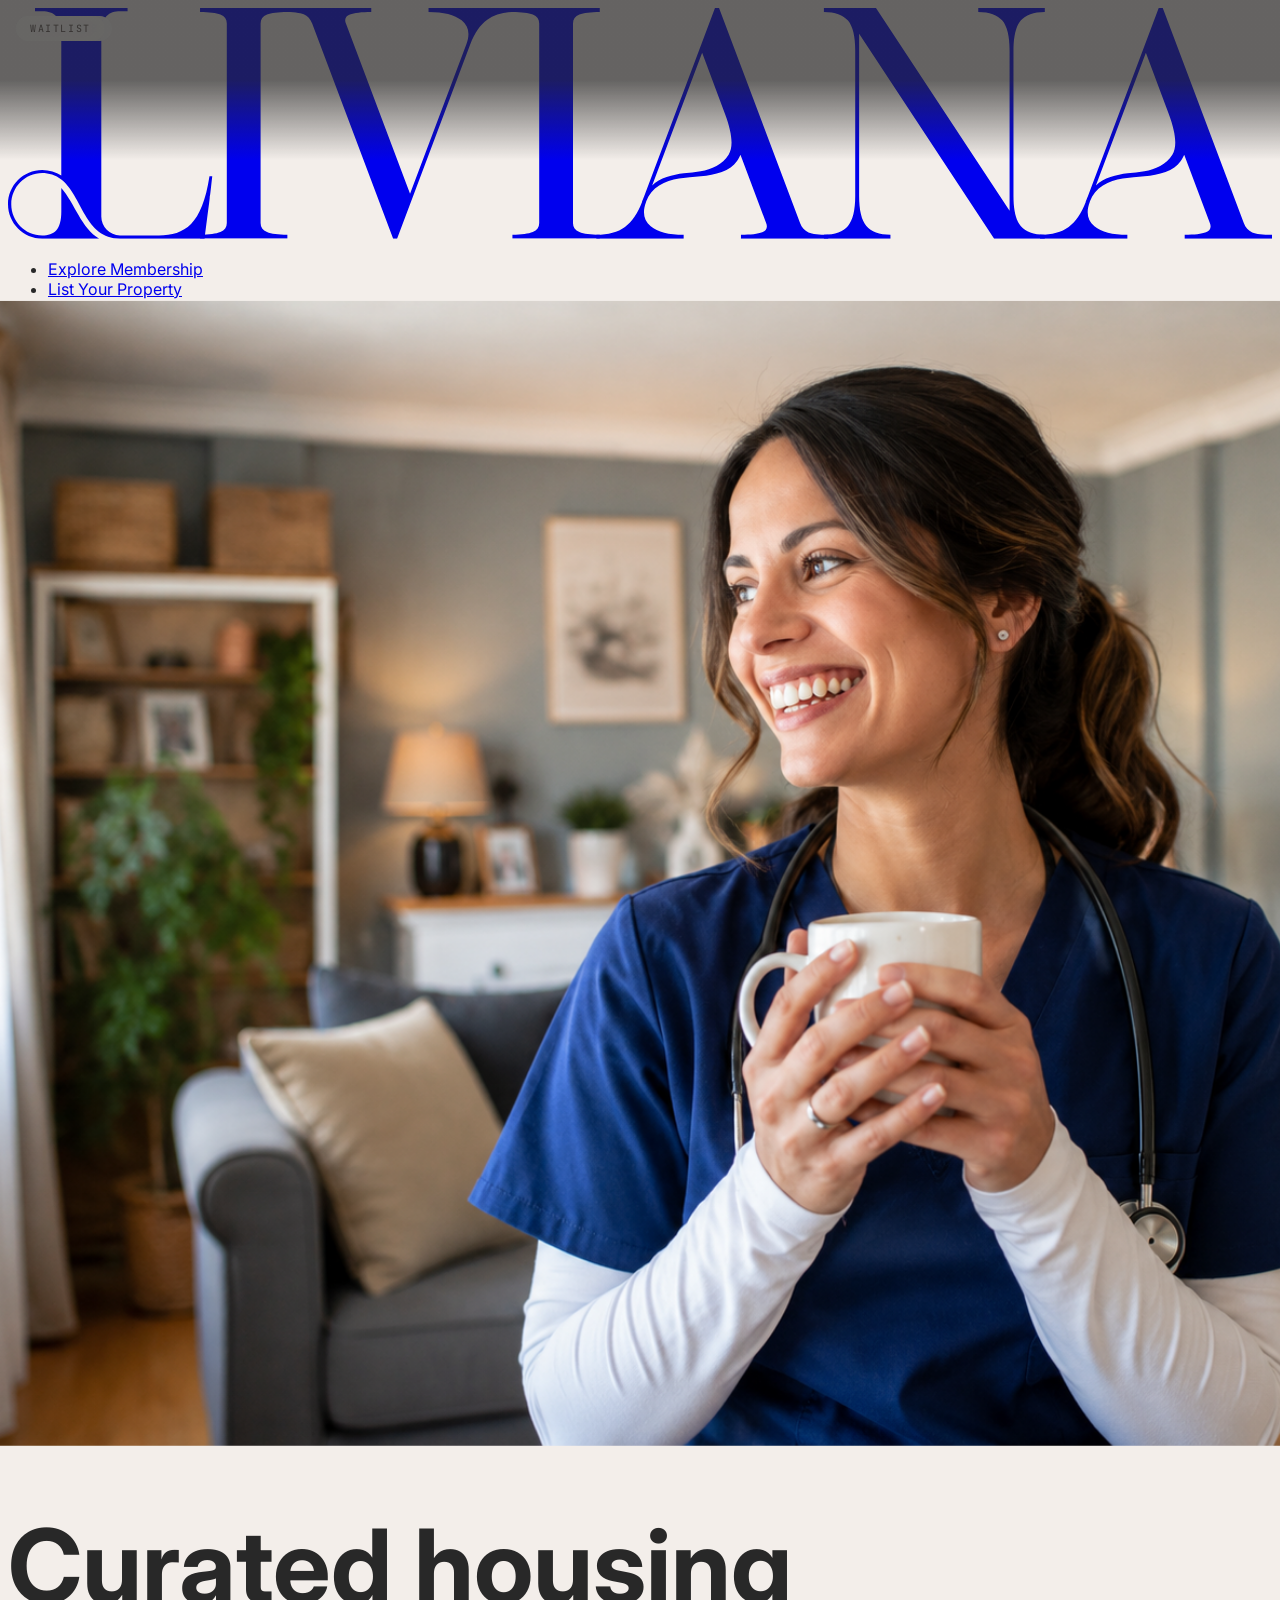
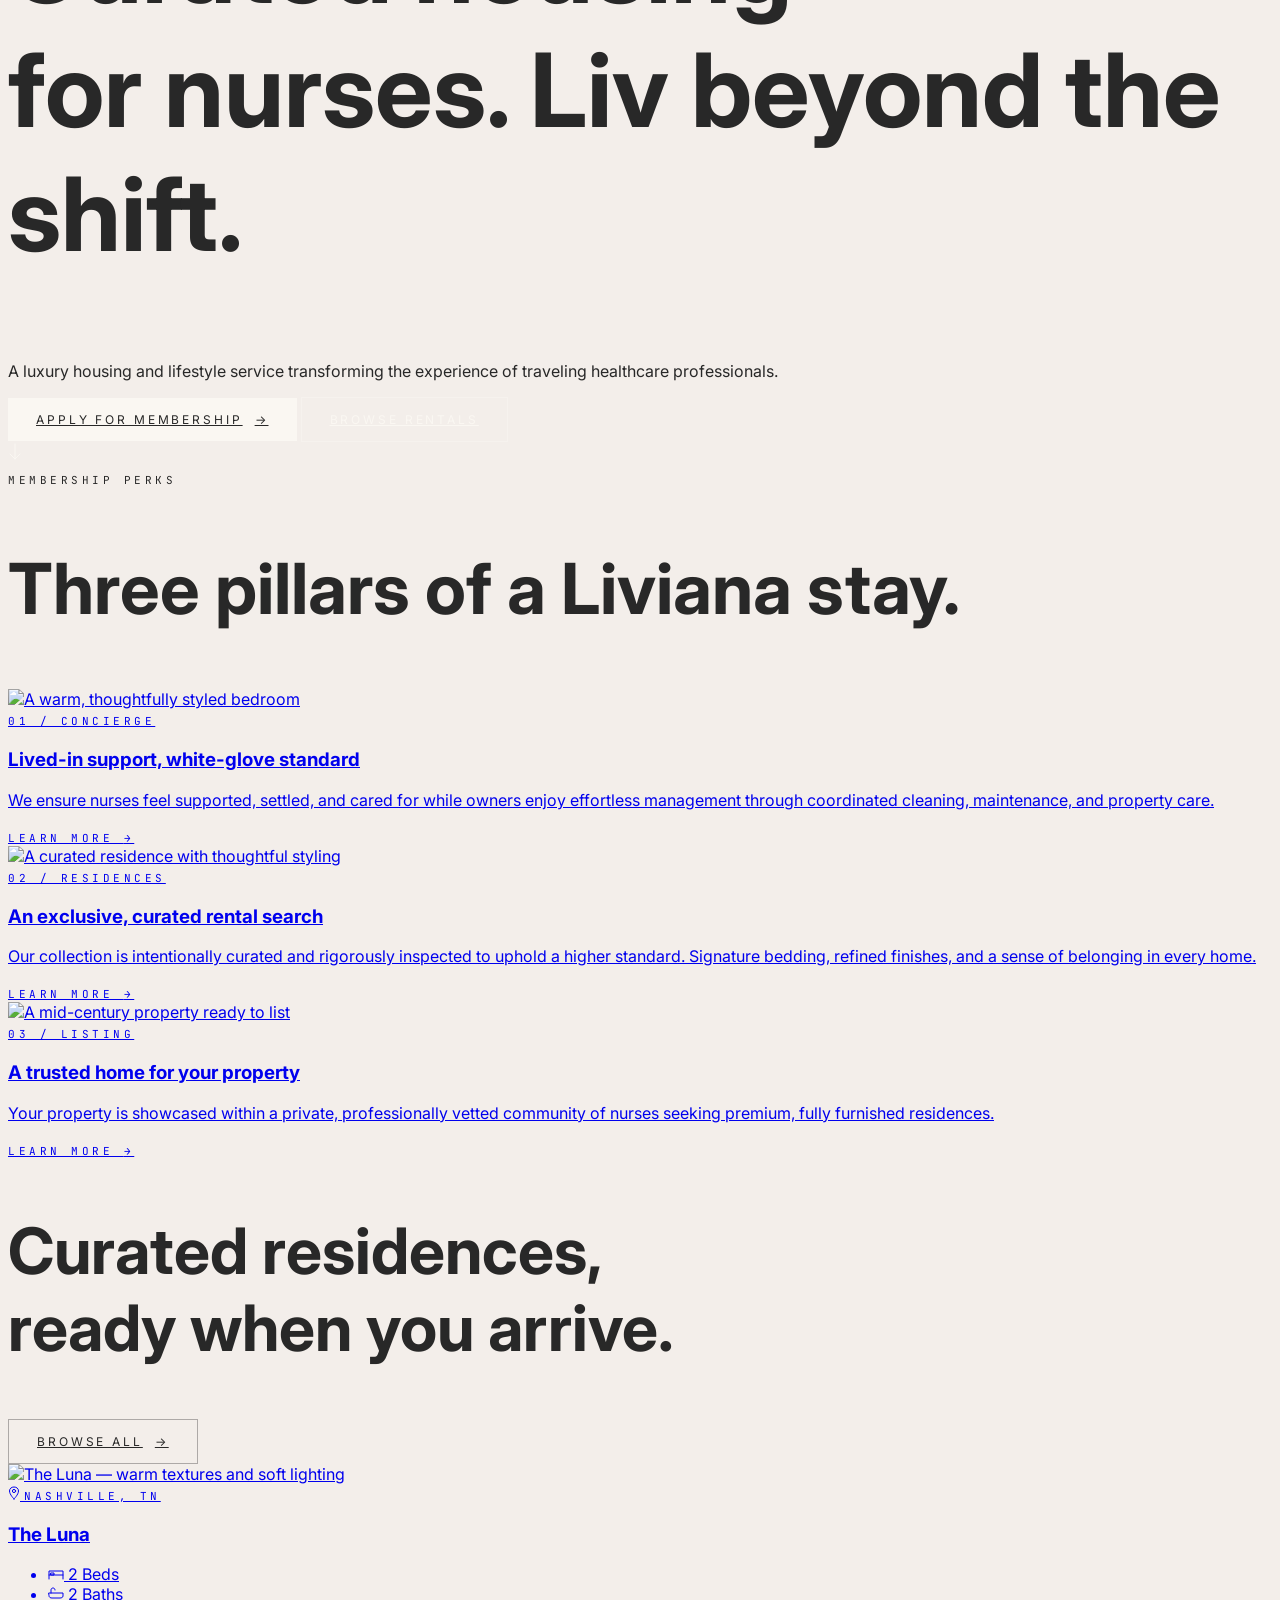
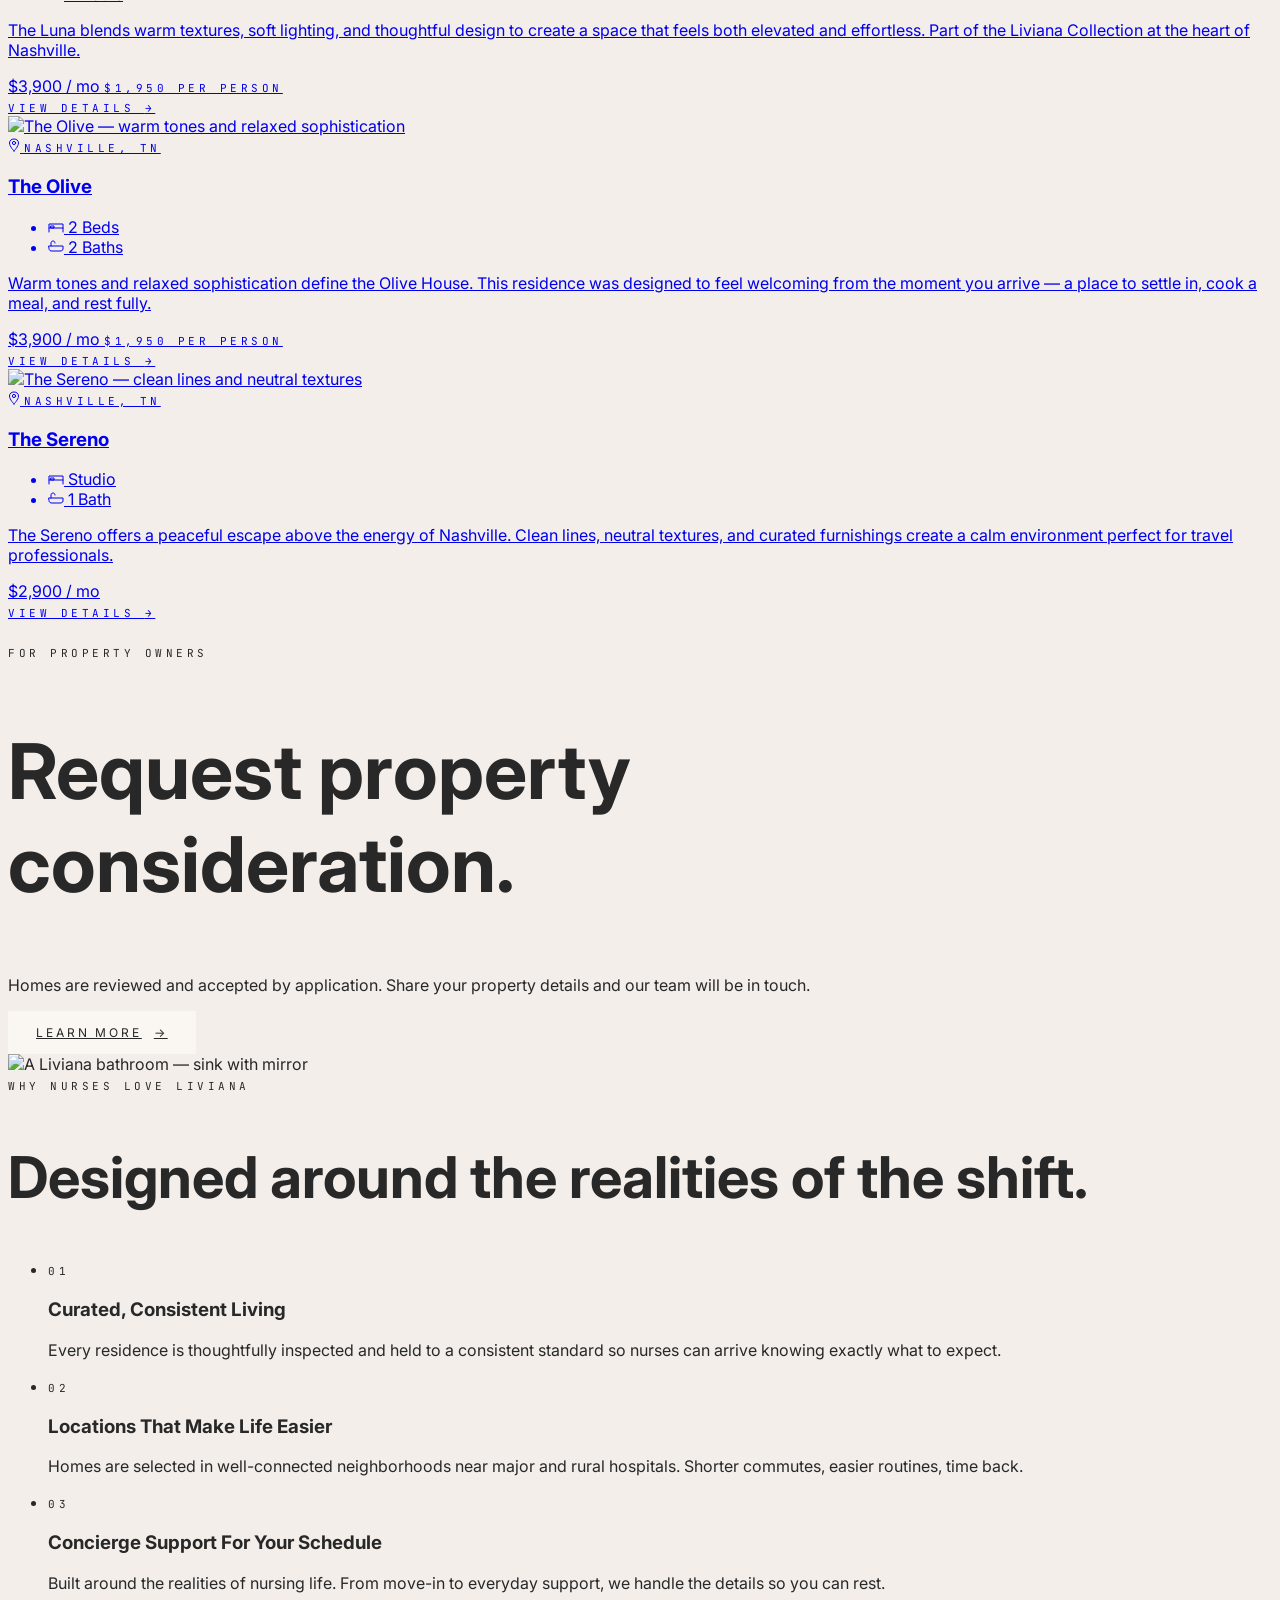
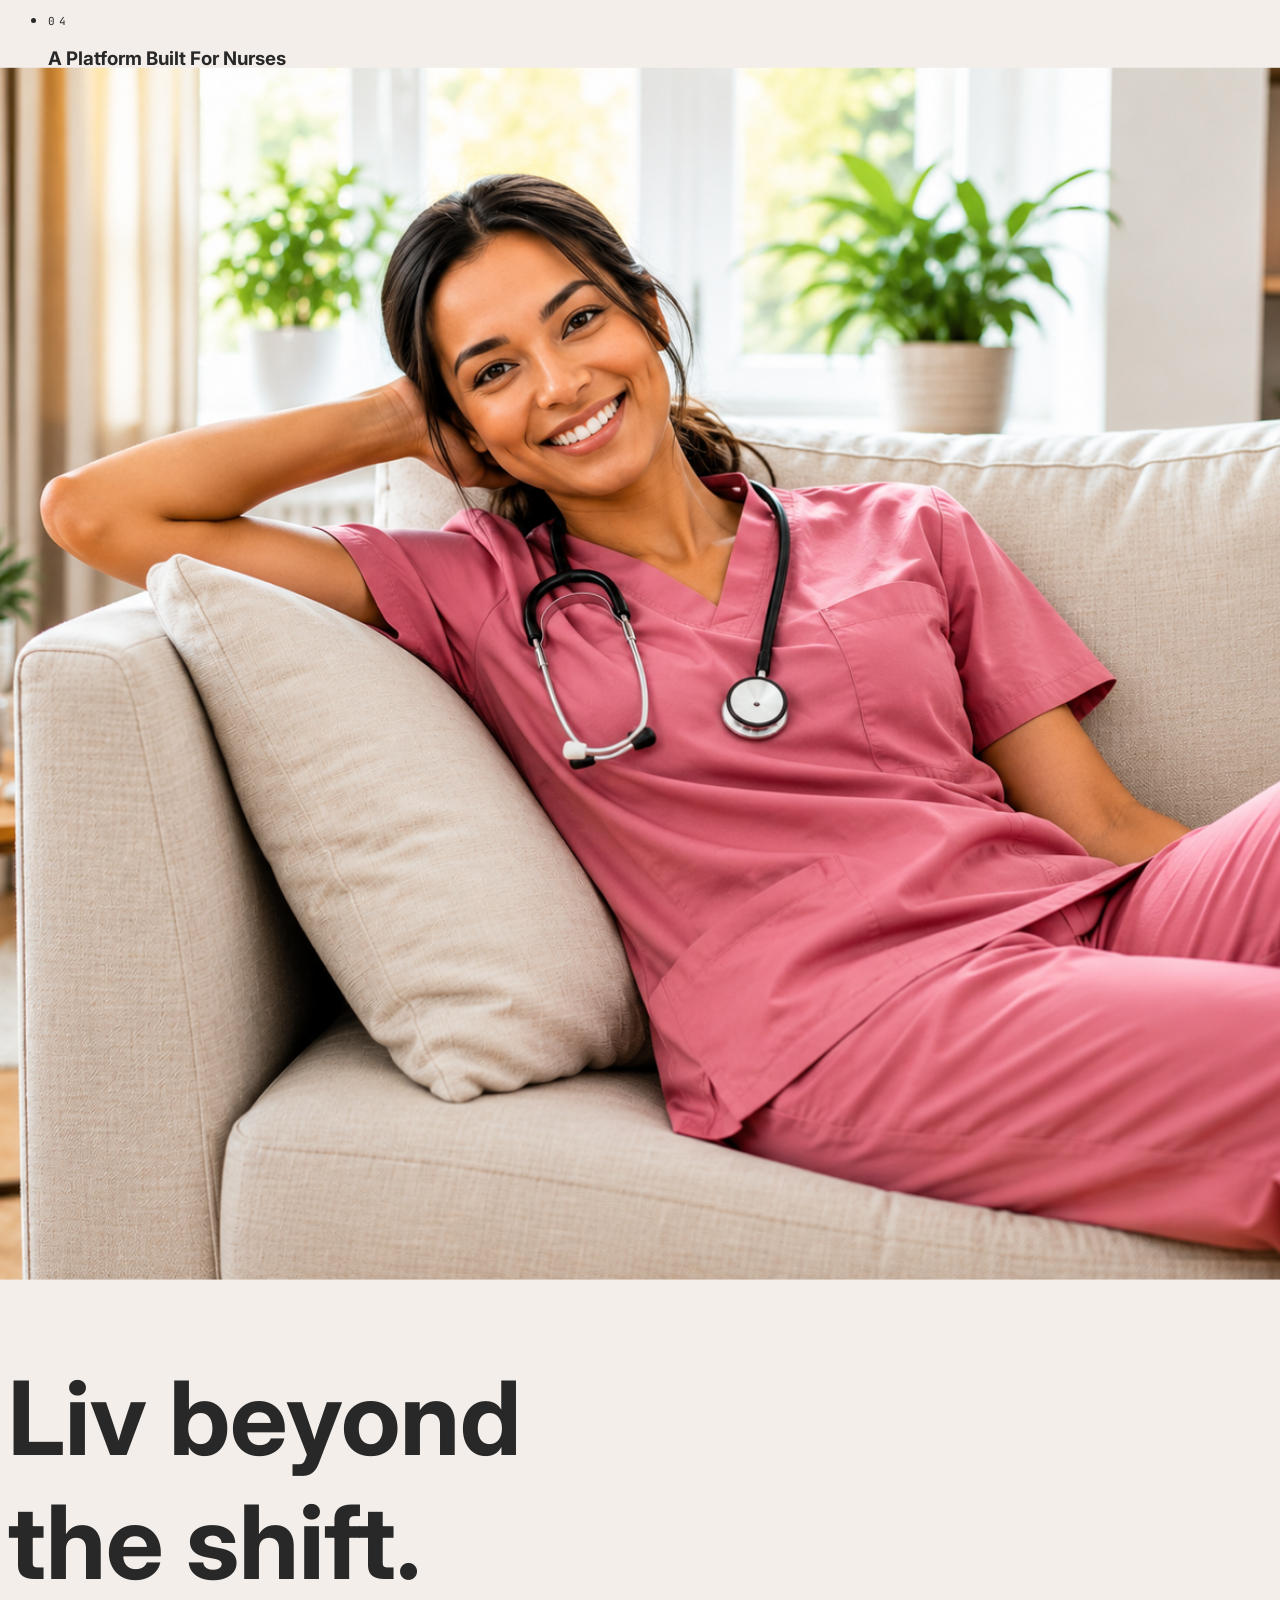
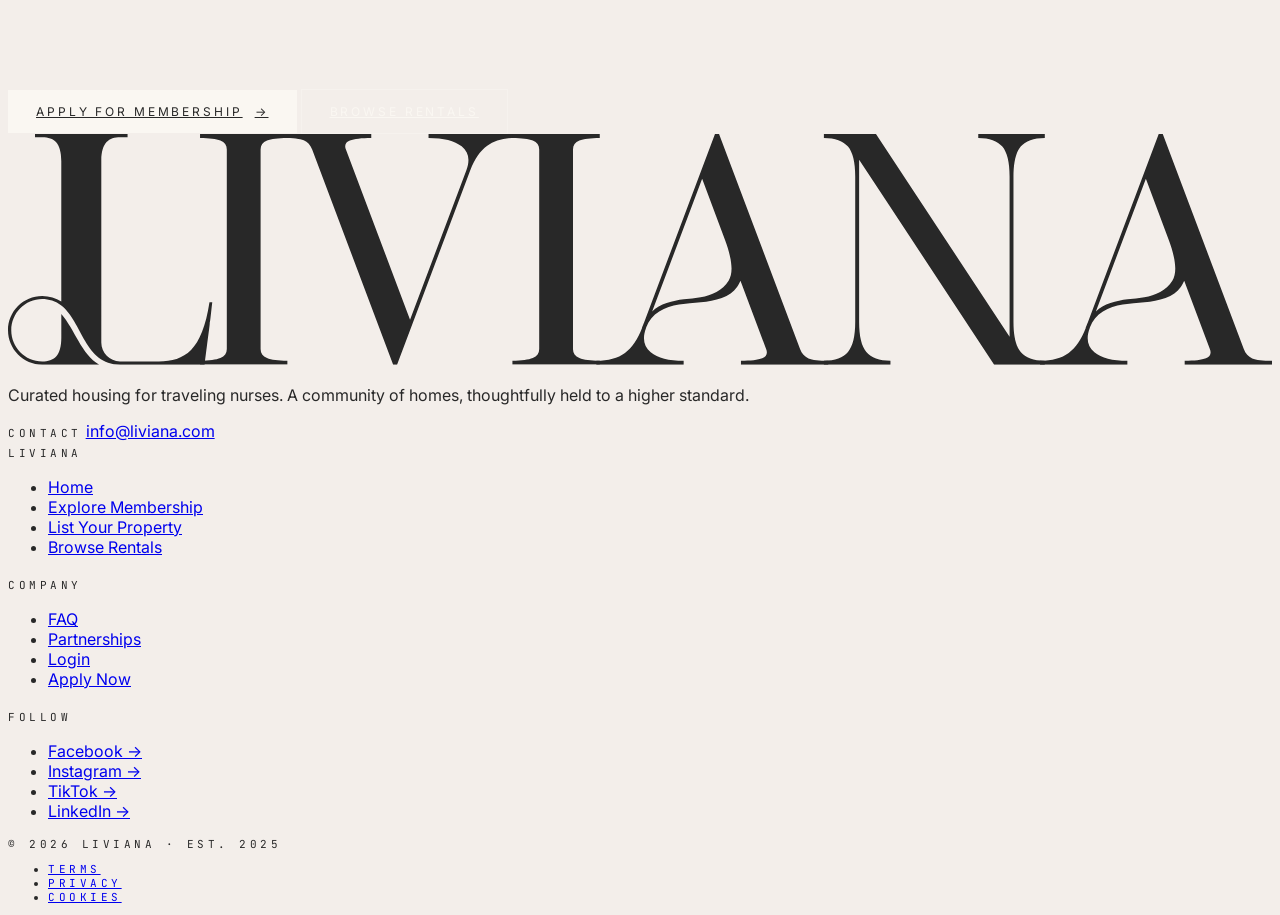
==== commit 834261e2: "Add files via upload" ====
--- a/index.html
+++ b/index.html
@@ -480,11 +480,8 @@
           class="relative h-full mx-auto max-w-[1600px] px-6 lg:px-12 pt-32 pb-12 flex flex-col justify-end"
         >
           <div class="max-w-3xl">
-            <span class="reveal eyebrow text-cream-50/70"
-              >Membership · Est. 2025</span
-            >
             <h1
-              class="reveal mt-6 font-display font-light leading-[0.95] tracking-tight"
+              class="reveal font-display font-light leading-[0.95] tracking-tight"
               style="font-size: clamp(3rem, 8vw, 7.5rem); --reveal-delay: 100ms"
             >
               Curated housing<br />for nurses.
@@ -646,9 +643,8 @@
             class="flex flex-col lg:flex-row lg:items-end lg:justify-between gap-8 mb-16"
           >
             <div class="max-w-2xl">
-              <span class="reveal eyebrow text-ink/70">Available Now</span>
               <h2
-                class="reveal mt-4 font-display font-light leading-[1] tracking-tight"
+                class="reveal font-display font-light leading-[1] tracking-tight"
                 style="font-size: clamp(2.5rem, 5vw, 4.5rem); --reveal-delay: 100ms"
               >
                 Curated residences,<br />ready when you arrive.
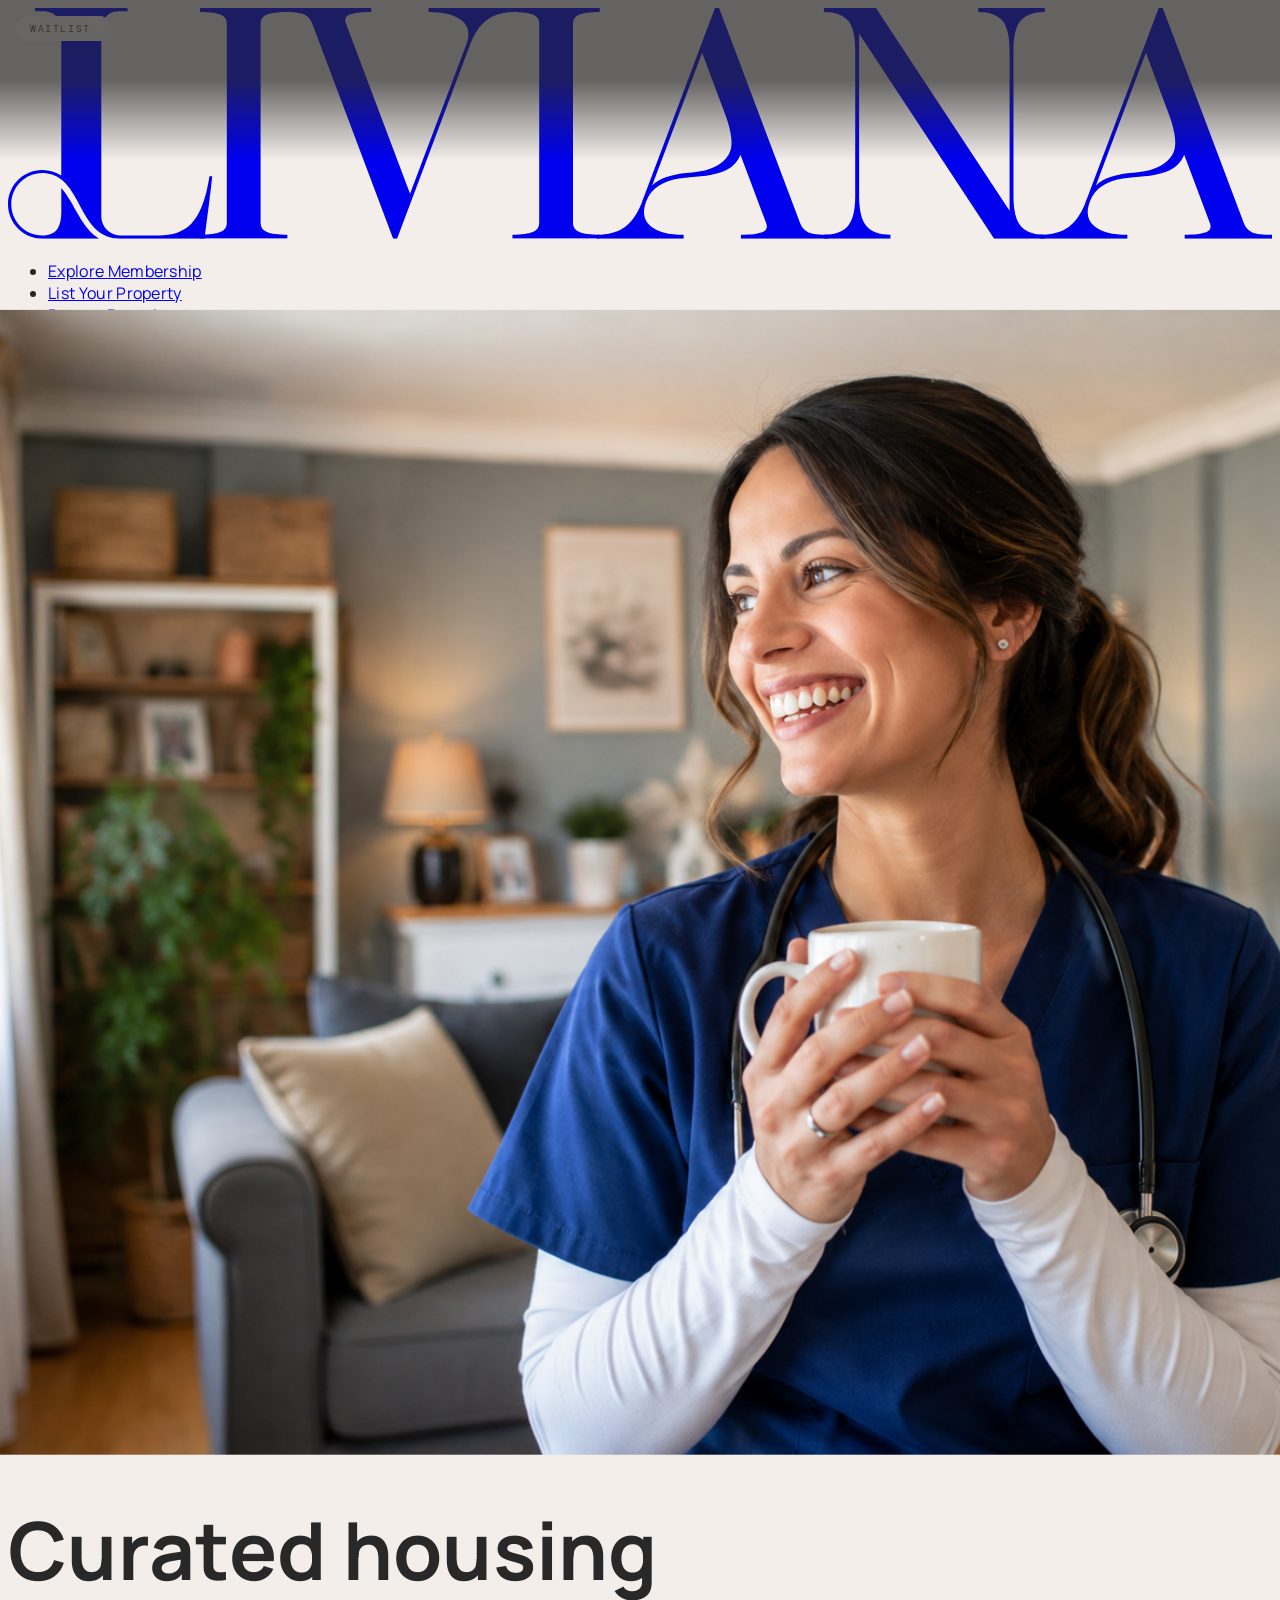
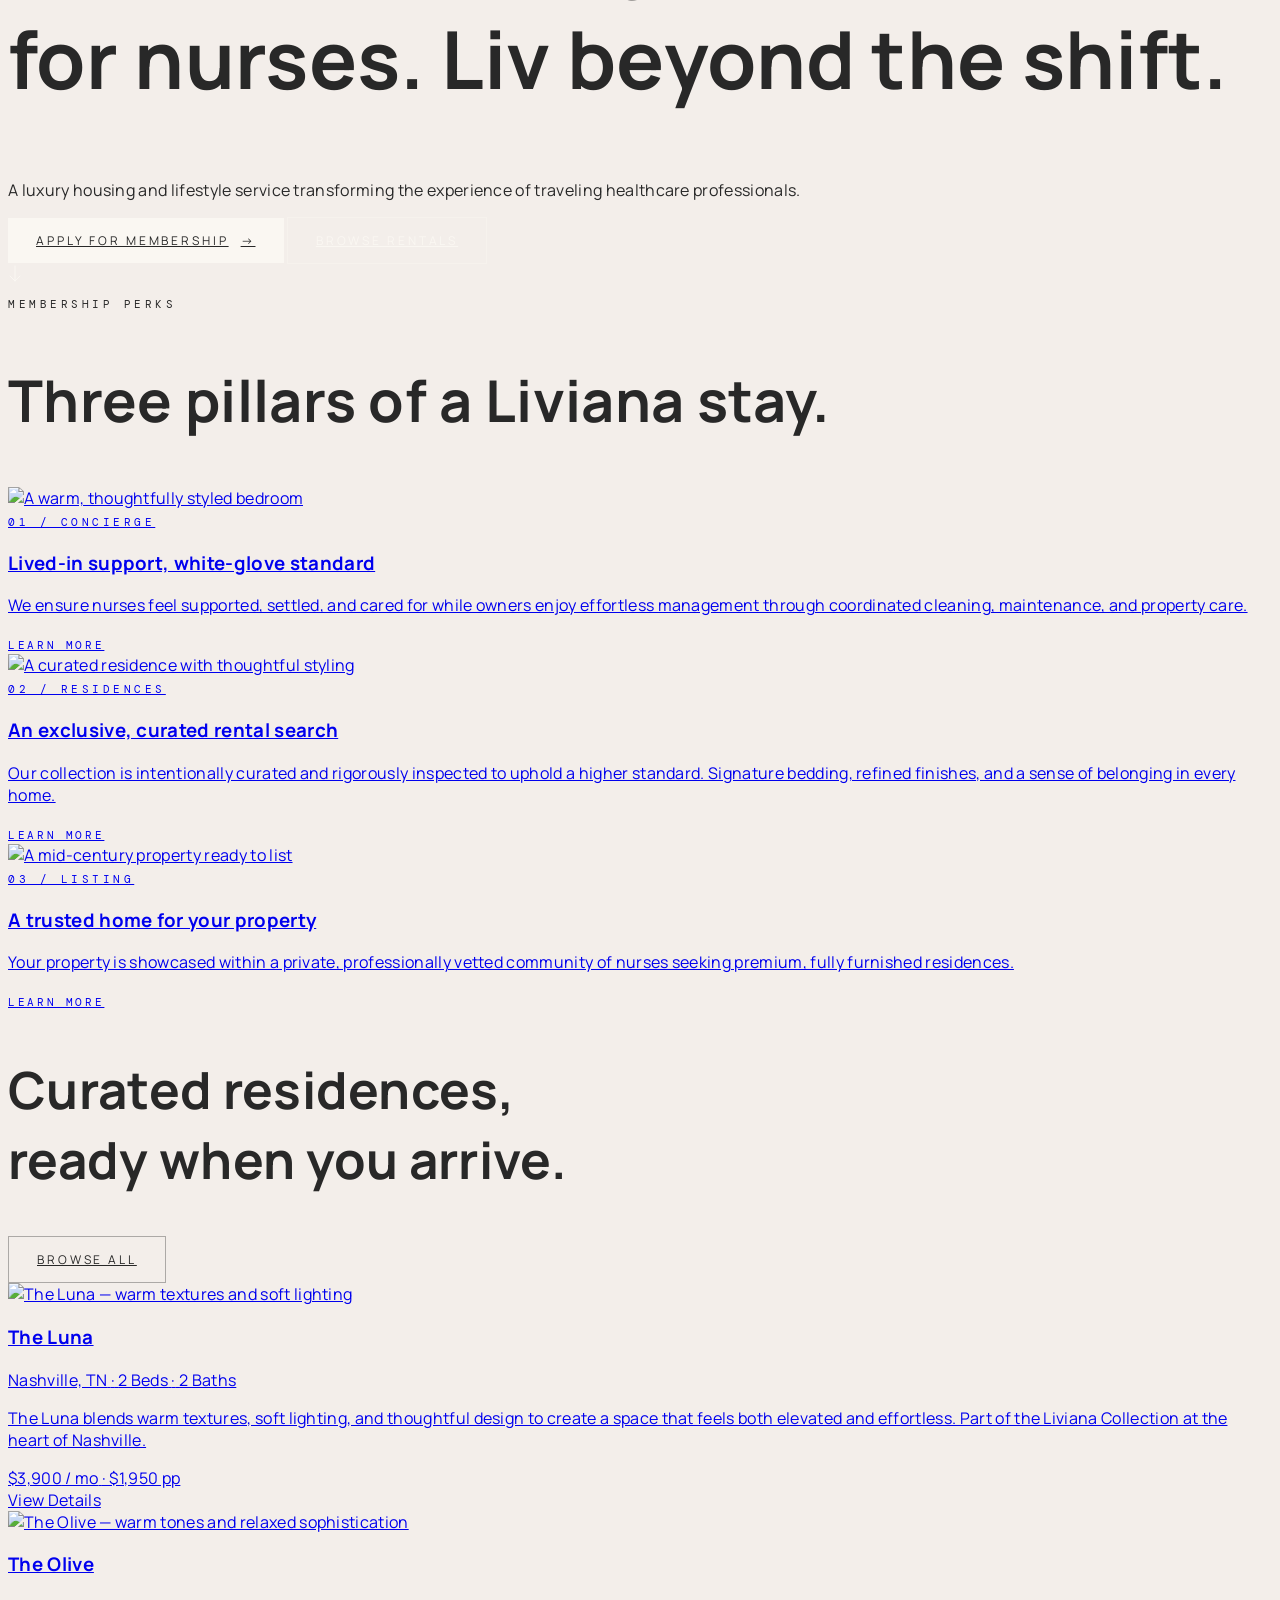
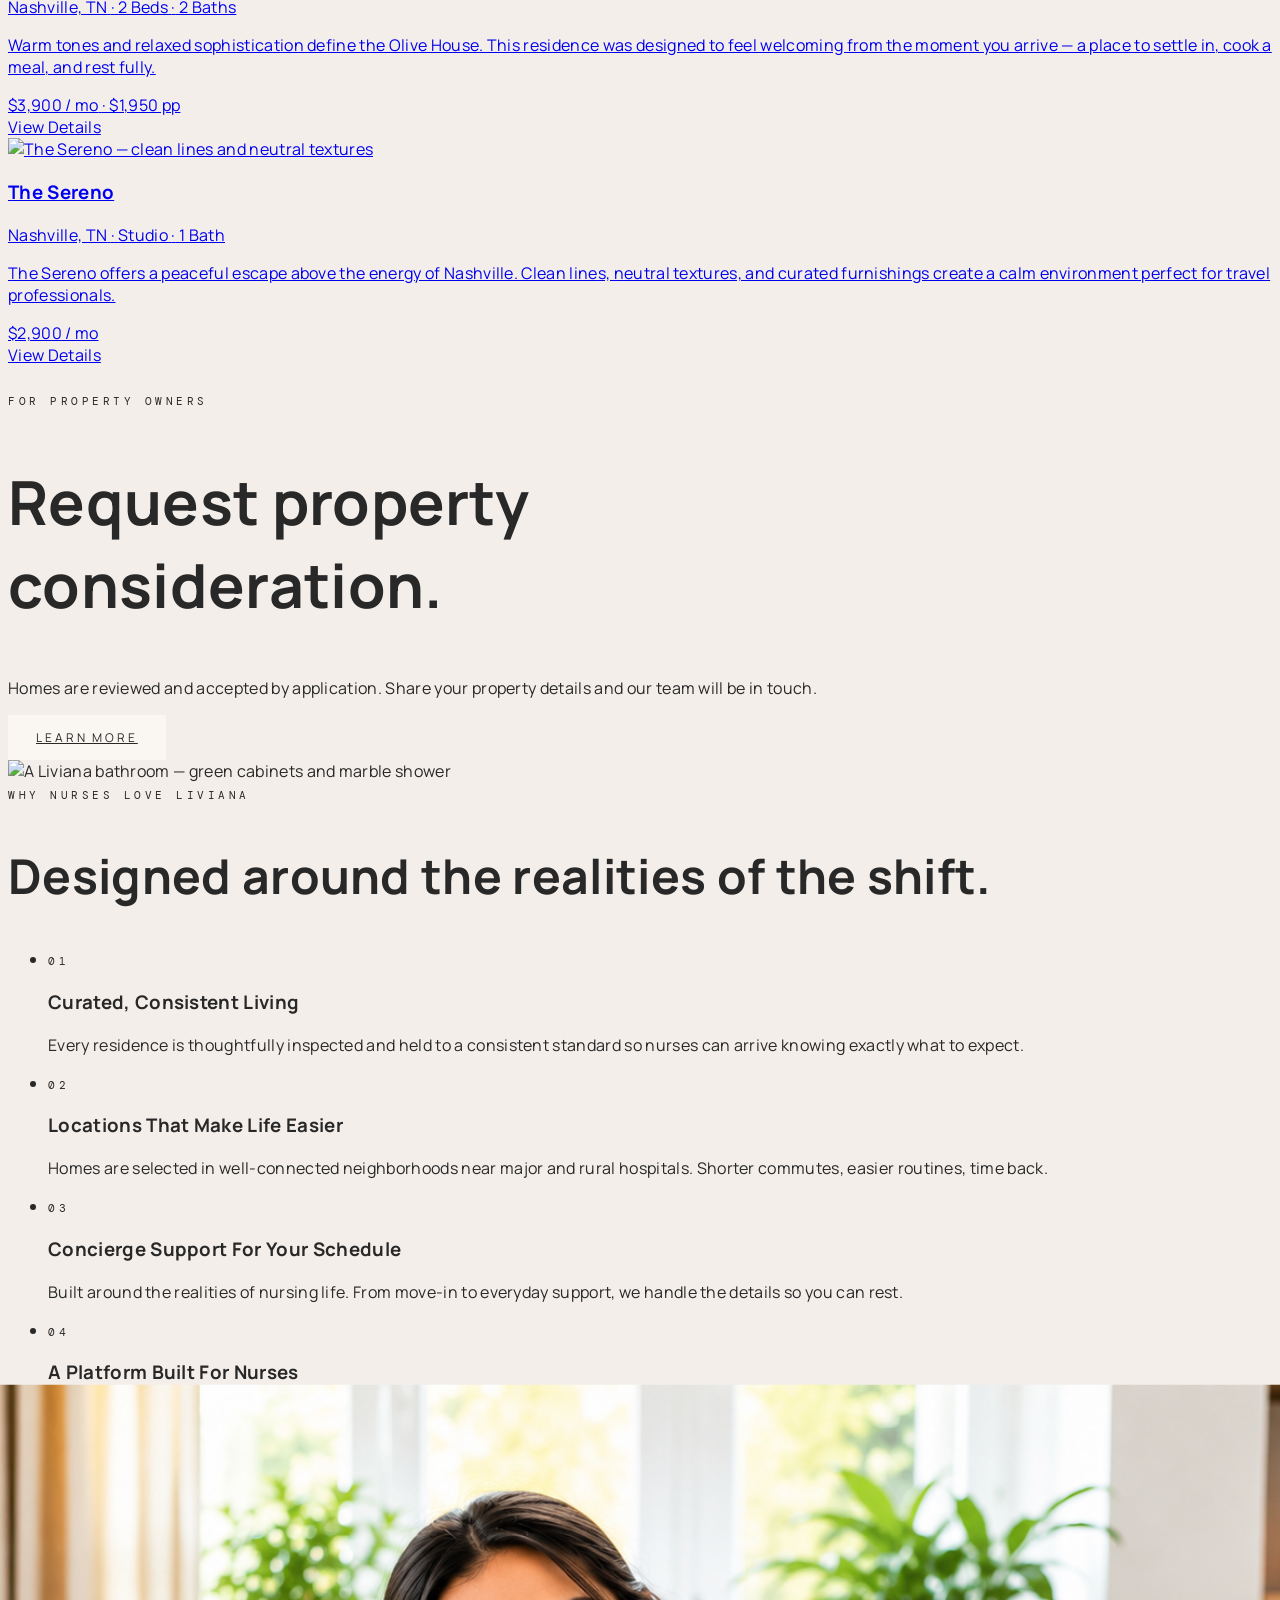
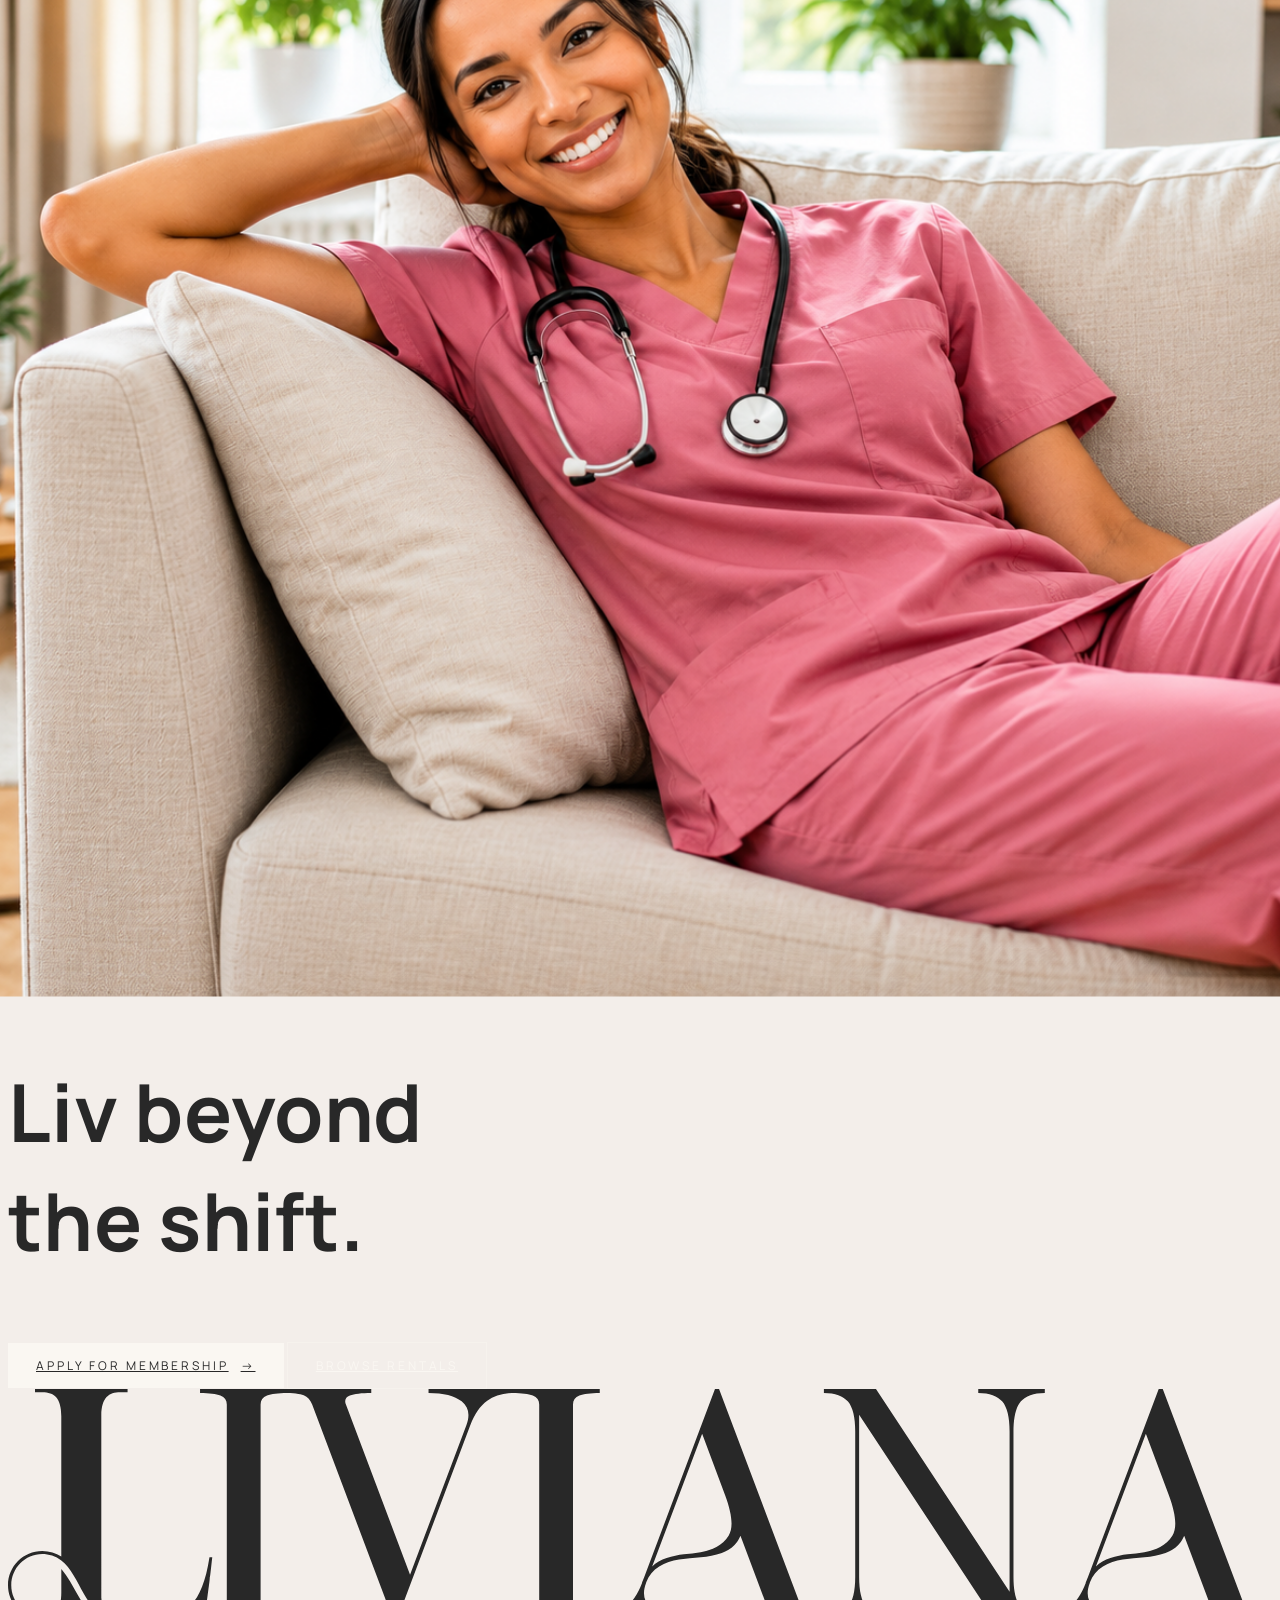
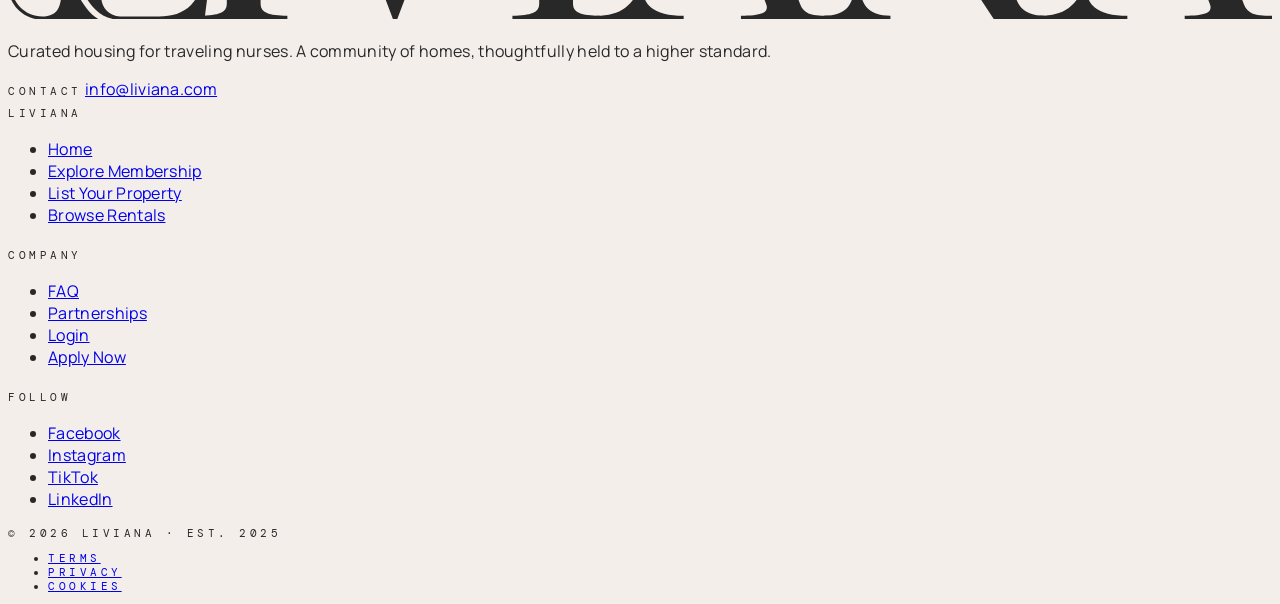
==== commit 8b34e998: "Add files via upload" ====
--- a/index.html
+++ b/index.html
@@ -8,7 +8,7 @@
     <link rel="preconnect" href="https://fonts.googleapis.com" />
     <link rel="preconnect" href="https://fonts.gstatic.com" crossorigin />
     <link
-      href="https://fonts.googleapis.com/css2?family=Cormorant+Garamond:ital,wght@0,300;0,400;0,500;1,300;1,400&family=Inter:wght@300;400;500;600&family=JetBrains+Mono:wght@400;500&display=swap"
+      href="https://fonts.googleapis.com/css2?family=Playfair+Display:ital,wght@0,300;0,400;0,500;1,300;1,400&family=Manrope:wght@300;400;500;600&family=DM+Mono:wght@400;500&display=swap"
       rel="stylesheet"
     />
 
@@ -57,9 +57,9 @@
               },
             },
             fontFamily: {
-              display: ['"Cormorant Garamond"', "serif"],
-              sans: ["Inter", "system-ui", "sans-serif"],
-              mono: ['"JetBrains Mono"', "ui-monospace", "monospace"],
+              display: ['"Playfair Display"', "serif"],
+              sans: ["Manrope", "system-ui", "sans-serif"],
+              mono: ['"DM Mono"', "ui-monospace", "monospace"],
             },
             letterSpacing: {
               widest: "0.24em",
@@ -86,9 +86,13 @@
         scroll-behavior: smooth;
       }
       body {
-        font-family: "Inter", system-ui, sans-serif;
+        font-family: "Manrope", system-ui, sans-serif;
         background: #f3eeea;
         color: #282828;
+        /* +0.02em adds a breath of air across Manrope body copy — descriptions,
+           hero subhead, perk paragraphs, etc. Headlines (Playfair) and mono
+           labels override via their own tracking utilities. */
+        letter-spacing: 0.02em;
       }
       button,
       input,
@@ -112,7 +116,7 @@
         font-size: 0.75rem;
         letter-spacing: 0.24em;
         text-transform: uppercase;
-        font-family: "Inter", sans-serif;
+        font-family: "Manrope", sans-serif;
         transition: all 500ms cubic-bezier(0.16, 1, 0.3, 1);
       }
       .btn-primary:hover {
@@ -201,7 +205,7 @@
 
       /* Eyebrow style */
       .eyebrow {
-        font-family: "JetBrains Mono", monospace;
+        font-family: "DM Mono", monospace;
         text-transform: uppercase;
         font-size: 11px;
         letter-spacing: 0.32em;
@@ -252,17 +256,21 @@
         }
       }
 
-      /* Scroll-fade — toggled by IntersectionObserver */
+      /* Scroll-fade — toggled by IntersectionObserver.
+         Uses @keyframes animation instead of CSS transition so it doesn't
+         override the `transition` property on buttons that also carry .reveal
+         (e.g. the Browse All ghost-dark CTA). */
+      @keyframes reveal-in {
+        from { opacity: 0; transform: translateY(28px); }
+        to { opacity: 1; transform: translateY(0); }
+      }
       .reveal {
         opacity: 0;
         transform: translateY(28px);
-        transition: opacity 900ms cubic-bezier(0.16, 1, 0.3, 1),
-          transform 900ms cubic-bezier(0.16, 1, 0.3, 1);
-        transition-delay: var(--reveal-delay, 0ms);
       }
       .reveal.is-visible {
-        opacity: 1;
-        transform: translateY(0);
+        animation: reveal-in 900ms cubic-bezier(0.16, 1, 0.3, 1) both;
+        animation-delay: var(--reveal-delay, 0ms);
       }
       @media (prefers-reduced-motion: reduce) {
         .reveal,
@@ -280,7 +288,7 @@
         left: 16px;
         background: rgba(250, 247, 242, 0.95);
         color: #544743;
-        font-family: "JetBrains Mono", monospace;
+        font-family: "DM Mono", monospace;
         font-size: 10px;
         letter-spacing: 0.16em;
         text-transform: uppercase;
@@ -330,11 +338,15 @@
       .perk-img {
         transition: transform 1800ms cubic-bezier(0.16, 1, 0.3, 1);
       }
+      /* perk-cta starts narrower (0.24em) and widens to 0.32em on parent hover —
+         matches the property card "View Details" hover treatment.
+         Default letter-spacing overrides the .eyebrow class's 0.32em. */
+      .perk-cta {
+        letter-spacing: 0.24em;
+        transition: letter-spacing 500ms cubic-bezier(0.16, 1, 0.3, 1);
+      }
       .perk-link:hover .perk-cta {
         letter-spacing: 0.32em;
-      }
-      .perk-cta {
-        transition: letter-spacing 500ms cubic-bezier(0.16, 1, 0.3, 1);
       }
 
       /* Nav transitions */
@@ -344,7 +356,8 @@
           backdrop-filter 700ms cubic-bezier(0.16, 1, 0.3, 1);
       }
       header.nav-shell .nav-text {
-        transition: color 500ms cubic-bezier(0.16, 1, 0.3, 1);
+        transition: color 500ms cubic-bezier(0.16, 1, 0.3, 1),
+                    opacity 300ms cubic-bezier(0.16, 1, 0.3, 1);
       }
 
       /* Nav scrim — guarantees cream-50 text hits 4.5:1 over any photo.
@@ -404,7 +417,7 @@
           aria-label="Liviana — home"
         >
           <svg
-            class="h-5 w-auto"
+            class="h-[25px] w-auto"
             viewBox="0 0 1096 200"
             fill="currentColor"
             role="img"
@@ -447,7 +460,7 @@
         <div class="hidden md:flex items-center gap-4">
           <a
             href="#"
-            class="nav-text text-xs uppercase tracking-widest text-cream-50"
+            class="nav-text text-xs uppercase tracking-widest text-cream-50 hover:opacity-70"
             data-light="text-cream-50"
             data-dark="text-ink"
             >Login</a
@@ -455,9 +468,11 @@
           <a
             id="nav-cta"
             href="#"
-            class="text-xs uppercase tracking-widest px-5 py-2.5 bg-cream-50 text-ink transition-colors duration-500"
-            >Apply Now</a
-          >
+            class="inline-flex items-center gap-2 text-xs uppercase tracking-widest hover:tracking-ultra px-5 py-2.5 bg-cream-50 text-ink transition-all duration-500 ease-[cubic-bezier(0.16,1,0.3,1)]"
+          >
+            Apply Now
+            <span aria-hidden>→</span>
+          </a>
         </div>
       </nav>
     </header>
@@ -482,7 +497,7 @@
           <div class="max-w-3xl">
             <h1
               class="reveal font-display font-light leading-[0.95] tracking-tight"
-              style="font-size: clamp(3rem, 8vw, 7.5rem); --reveal-delay: 100ms"
+              style="font-size: clamp(2.5rem, 6.25vw, 6rem); --reveal-delay: 100ms"
             >
               Curated housing<br />for nurses.
               <span class="italic text-warm-200">Liv beyond the shift.</span>
@@ -533,7 +548,7 @@
           <span class="reveal eyebrow text-cream-50/70">Membership Perks</span>
           <h2
             class="reveal mt-4 font-display font-light leading-[1] tracking-tight max-w-4xl"
-            style="font-size: clamp(2.5rem, 5.5vw, 5rem); --reveal-delay: 100ms"
+            style="font-size: clamp(2.125rem, 4.5vw, 4rem); --reveal-delay: 100ms"
           >
             Three pillars of a Liviana stay.
           </h2>
@@ -567,7 +582,7 @@
               </p>
               <span
                 class="perk-cta mt-6 inline-flex items-center gap-3 eyebrow text-cream-50"
-                >Learn more <span aria-hidden>→</span></span
+                >Learn more</span
               >
             </div>
           </a>
@@ -598,7 +613,7 @@
               </p>
               <span
                 class="perk-cta mt-6 inline-flex items-center gap-3 eyebrow text-cream-50"
-                >Learn more <span aria-hidden>→</span></span
+                >Learn more</span
               >
             </div>
           </a>
@@ -629,7 +644,7 @@
               </p>
               <span
                 class="perk-cta mt-6 inline-flex items-center gap-3 eyebrow text-cream-50"
-                >Learn more <span aria-hidden>→</span></span
+                >Learn more</span
               >
             </div>
           </a>
@@ -645,13 +660,13 @@
             <div class="max-w-2xl">
               <h2
                 class="reveal font-display font-light leading-[1] tracking-tight"
-                style="font-size: clamp(2.5rem, 5vw, 4.5rem); --reveal-delay: 100ms"
+                style="font-size: clamp(2rem, 4vw, 3.625rem); --reveal-delay: 100ms"
               >
                 Curated residences,<br />ready when you arrive.
               </h2>
             </div>
             <a href="#" class="reveal btn-ghost-dark" style="--reveal-delay: 200ms"
-              >Browse All <span aria-hidden>→</span></a
+              >Browse All</a
             >
           </div>
 
@@ -669,53 +684,32 @@
                 />
                 <span class="status-badge">Waitlist</span>
               </div>
-              <div class="p-6 lg:p-7 flex flex-col gap-5">
-                <div class="flex items-center gap-2 text-cocoa">
-                  <svg width="12" height="14" viewBox="0 0 12 14" fill="none" stroke="currentColor" stroke-width="1" stroke-linecap="round" stroke-linejoin="round" class="opacity-80 shrink-0" aria-hidden="true">
-                    <path d="M6 13 C6 13 1.5 8.5 1.5 5 C1.5 2.5 3.5 1 6 1 C8.5 1 10.5 2.5 10.5 5 C10.5 8.5 6 13 6 13 Z"/>
-                    <circle cx="6" cy="5" r="1.6"/>
-                  </svg>
-                  <span class="eyebrow text-cocoa">Nashville, TN</span>
-                </div>
+              <div class="p-6 lg:p-7 flex flex-col gap-4">
                 <h3
                   class="font-display font-light text-3xl lg:text-[2rem] leading-[1.1] tracking-tight"
                 >
                   The Luna
                 </h3>
-                <ul class="flex items-center gap-6 text-ink/80">
-                  <li class="flex items-center gap-2">
-                    <svg width="16" height="13" viewBox="0 0 16 13" fill="none" stroke="currentColor" stroke-width="1" stroke-linecap="round" stroke-linejoin="round" class="opacity-70 shrink-0" aria-hidden="true">
-                      <path d="M1 12 L1 4 L15 4 L15 12"/>
-                      <path d="M1 8 L15 8"/>
-                      <rect x="3" y="6" width="3" height="2"/>
-                    </svg>
-                    <span class="text-sm">2 Beds</span>
-                  </li>
-                  <li class="flex items-center gap-2">
-                    <svg width="16" height="13" viewBox="0 0 16 13" fill="none" stroke="currentColor" stroke-width="1" stroke-linecap="round" stroke-linejoin="round" class="opacity-70 shrink-0" aria-hidden="true">
-                      <path d="M1 6 L15 6 L15 9 C15 10.5 13.5 11 12 11 L4 11 C2.5 11 1 10.5 1 9 Z"/>
-                      <path d="M3 6 L3 3 C3 1.8 3.8 1 5 1 C6.2 1 7 1.8 7 3"/>
-                    </svg>
-                    <span class="text-sm">2 Baths</span>
-                  </li>
-                </ul>
+                <div class="font-mono text-[10px] uppercase tracking-widest text-ink/65 flex items-center gap-2 flex-wrap">
+                  <span>Nashville, TN</span>
+                  <span class="opacity-50">·</span>
+                  <span>2 Beds</span>
+                  <span class="opacity-50">·</span>
+                  <span>2 Baths</span>
+                </div>
                 <p class="card-description text-sm leading-relaxed text-ink/75">
                   The Luna blends warm textures, soft lighting, and thoughtful
                   design to create a space that feels both elevated and
                   effortless. Part of the Liviana Collection at the heart of
                   Nashville.
                 </p>
-                <div class="h-px w-full bg-ink/20"></div>
-                <div class="flex items-end justify-between gap-4">
-                  <div class="flex flex-col">
-                    <span class="font-mono text-sm text-ink">
-                      $3,900<span class="text-ink/70"> / mo</span>
-                    </span>
-                    <span class="eyebrow text-ink/70">$1,950 per person</span>
+                <div class="flex items-baseline justify-between gap-4 pt-4 border-t border-ink/20">
+                  <div class="font-mono text-sm text-ink">
+                    $3,900<span class="text-ink/60"> / mo</span>
+                    <span class="ml-1 text-[10px] uppercase tracking-widest text-ink/55">· $1,950 pp</span>
                   </div>
-                  <span class="eyebrow text-cocoa inline-flex items-center gap-2 transition-all duration-500 group-hover:tracking-ultra">
+                  <span class="font-mono text-[10px] uppercase tracking-widest text-cocoa inline-flex items-center gap-2 transition-all duration-500 group-hover:tracking-ultra">
                     View Details
-                    <span aria-hidden>→</span>
                   </span>
                 </div>
               </div>
@@ -735,53 +729,32 @@
                 />
                 <span class="status-badge">Available</span>
               </div>
-              <div class="p-6 lg:p-7 flex flex-col gap-5">
-                <div class="flex items-center gap-2 text-cocoa">
-                  <svg width="12" height="14" viewBox="0 0 12 14" fill="none" stroke="currentColor" stroke-width="1" stroke-linecap="round" stroke-linejoin="round" class="opacity-80 shrink-0" aria-hidden="true">
-                    <path d="M6 13 C6 13 1.5 8.5 1.5 5 C1.5 2.5 3.5 1 6 1 C8.5 1 10.5 2.5 10.5 5 C10.5 8.5 6 13 6 13 Z"/>
-                    <circle cx="6" cy="5" r="1.6"/>
-                  </svg>
-                  <span class="eyebrow text-cocoa">Nashville, TN</span>
-                </div>
+              <div class="p-6 lg:p-7 flex flex-col gap-4">
                 <h3
                   class="font-display font-light text-3xl lg:text-[2rem] leading-[1.1] tracking-tight"
                 >
                   The Olive
                 </h3>
-                <ul class="flex items-center gap-6 text-ink/80">
-                  <li class="flex items-center gap-2">
-                    <svg width="16" height="13" viewBox="0 0 16 13" fill="none" stroke="currentColor" stroke-width="1" stroke-linecap="round" stroke-linejoin="round" class="opacity-70 shrink-0" aria-hidden="true">
-                      <path d="M1 12 L1 4 L15 4 L15 12"/>
-                      <path d="M1 8 L15 8"/>
-                      <rect x="3" y="6" width="3" height="2"/>
-                    </svg>
-                    <span class="text-sm">2 Beds</span>
-                  </li>
-                  <li class="flex items-center gap-2">
-                    <svg width="16" height="13" viewBox="0 0 16 13" fill="none" stroke="currentColor" stroke-width="1" stroke-linecap="round" stroke-linejoin="round" class="opacity-70 shrink-0" aria-hidden="true">
-                      <path d="M1 6 L15 6 L15 9 C15 10.5 13.5 11 12 11 L4 11 C2.5 11 1 10.5 1 9 Z"/>
-                      <path d="M3 6 L3 3 C3 1.8 3.8 1 5 1 C6.2 1 7 1.8 7 3"/>
-                    </svg>
-                    <span class="text-sm">2 Baths</span>
-                  </li>
-                </ul>
+                <div class="font-mono text-[10px] uppercase tracking-widest text-ink/65 flex items-center gap-2 flex-wrap">
+                  <span>Nashville, TN</span>
+                  <span class="opacity-50">·</span>
+                  <span>2 Beds</span>
+                  <span class="opacity-50">·</span>
+                  <span>2 Baths</span>
+                </div>
                 <p class="card-description text-sm leading-relaxed text-ink/75">
                   Warm tones and relaxed sophistication define the Olive House.
                   This residence was designed to feel welcoming from the moment
                   you arrive — a place to settle in, cook a meal, and rest
                   fully.
                 </p>
-                <div class="h-px w-full bg-ink/20"></div>
-                <div class="flex items-end justify-between gap-4">
-                  <div class="flex flex-col">
-                    <span class="font-mono text-sm text-ink">
-                      $3,900<span class="text-ink/70"> / mo</span>
-                    </span>
-                    <span class="eyebrow text-ink/70">$1,950 per person</span>
+                <div class="flex items-baseline justify-between gap-4 pt-4 border-t border-ink/20">
+                  <div class="font-mono text-sm text-ink">
+                    $3,900<span class="text-ink/60"> / mo</span>
+                    <span class="ml-1 text-[10px] uppercase tracking-widest text-ink/55">· $1,950 pp</span>
                   </div>
-                  <span class="eyebrow text-cocoa inline-flex items-center gap-2 transition-all duration-500 group-hover:tracking-ultra">
+                  <span class="font-mono text-[10px] uppercase tracking-widest text-cocoa inline-flex items-center gap-2 transition-all duration-500 group-hover:tracking-ultra">
                     View Details
-                    <span aria-hidden>→</span>
                   </span>
                 </div>
               </div>
@@ -801,52 +774,31 @@
                 />
                 <span class="status-badge">Waitlist</span>
               </div>
-              <div class="p-6 lg:p-7 flex flex-col gap-5">
-                <div class="flex items-center gap-2 text-cocoa">
-                  <svg width="12" height="14" viewBox="0 0 12 14" fill="none" stroke="currentColor" stroke-width="1" stroke-linecap="round" stroke-linejoin="round" class="opacity-80 shrink-0" aria-hidden="true">
-                    <path d="M6 13 C6 13 1.5 8.5 1.5 5 C1.5 2.5 3.5 1 6 1 C8.5 1 10.5 2.5 10.5 5 C10.5 8.5 6 13 6 13 Z"/>
-                    <circle cx="6" cy="5" r="1.6"/>
-                  </svg>
-                  <span class="eyebrow text-cocoa">Nashville, TN</span>
-                </div>
+              <div class="p-6 lg:p-7 flex flex-col gap-4">
                 <h3
                   class="font-display font-light text-3xl lg:text-[2rem] leading-[1.1] tracking-tight"
                 >
                   The Sereno
                 </h3>
-                <ul class="flex items-center gap-6 text-ink/80">
-                  <li class="flex items-center gap-2">
-                    <svg width="16" height="13" viewBox="0 0 16 13" fill="none" stroke="currentColor" stroke-width="1" stroke-linecap="round" stroke-linejoin="round" class="opacity-70 shrink-0" aria-hidden="true">
-                      <path d="M1 12 L1 4 L15 4 L15 12"/>
-                      <path d="M1 8 L15 8"/>
-                      <rect x="3" y="6" width="3" height="2"/>
-                    </svg>
-                    <span class="text-sm">Studio</span>
-                  </li>
-                  <li class="flex items-center gap-2">
-                    <svg width="16" height="13" viewBox="0 0 16 13" fill="none" stroke="currentColor" stroke-width="1" stroke-linecap="round" stroke-linejoin="round" class="opacity-70 shrink-0" aria-hidden="true">
-                      <path d="M1 6 L15 6 L15 9 C15 10.5 13.5 11 12 11 L4 11 C2.5 11 1 10.5 1 9 Z"/>
-                      <path d="M3 6 L3 3 C3 1.8 3.8 1 5 1 C6.2 1 7 1.8 7 3"/>
-                    </svg>
-                    <span class="text-sm">1 Bath</span>
-                  </li>
-                </ul>
+                <div class="font-mono text-[10px] uppercase tracking-widest text-ink/65 flex items-center gap-2 flex-wrap">
+                  <span>Nashville, TN</span>
+                  <span class="opacity-50">·</span>
+                  <span>Studio</span>
+                  <span class="opacity-50">·</span>
+                  <span>1 Bath</span>
+                </div>
                 <p class="card-description text-sm leading-relaxed text-ink/75">
                   The Sereno offers a peaceful escape above the energy of
                   Nashville. Clean lines, neutral textures, and curated
                   furnishings create a calm environment perfect for travel
                   professionals.
                 </p>
-                <div class="h-px w-full bg-ink/20"></div>
-                <div class="flex items-end justify-between gap-4">
-                  <div class="flex flex-col">
-                    <span class="font-mono text-sm text-ink">
-                      $2,900<span class="text-ink/70"> / mo</span>
-                    </span>
+                <div class="flex items-baseline justify-between gap-4 pt-4 border-t border-ink/20">
+                  <div class="font-mono text-sm text-ink">
+                    $2,900<span class="text-ink/60"> / mo</span>
                   </div>
-                  <span class="eyebrow text-cocoa inline-flex items-center gap-2 transition-all duration-500 group-hover:tracking-ultra">
+                  <span class="font-mono text-[10px] uppercase tracking-widest text-cocoa inline-flex items-center gap-2 transition-all duration-500 group-hover:tracking-ultra">
                     View Details
-                    <span aria-hidden>→</span>
                   </span>
                 </div>
               </div>
@@ -871,7 +823,7 @@
           <span class="reveal eyebrow text-cream-50/70">For Property Owners</span>
           <h2
             class="reveal mt-6 font-display font-light leading-[0.95] tracking-tight"
-            style="font-size: clamp(2.5rem, 6vw, 5.5rem); --reveal-delay: 100ms"
+            style="font-size: clamp(2.125rem, 4.75vw, 4.5rem); --reveal-delay: 100ms"
           >
             Request property<br /><span class="italic text-warm-200"
               >consideration.</span
@@ -886,7 +838,7 @@
           </p>
           <div class="reveal mt-12" style="--reveal-delay: 400ms">
             <a href="#" class="btn-primary btn-light"
-              >Learn More <span aria-hidden>→</span></a
+              >Learn More</a
             >
           </div>
         </div>
@@ -896,8 +848,8 @@
       <section class="grid grid-cols-1 lg:grid-cols-12 lg:min-h-screen bg-espresso-700">
         <div class="relative lg:col-span-6 h-[60vh] lg:h-auto">
           <img
-            src="https://images.unsplash.com/photo-1635286771551-9d7241ce7811?auto=format&fit=crop&w=1600&q=80"
-            alt="A Liviana bathroom — sink with mirror"
+            src="https://images.unsplash.com/photo-1682888818704-6dc91e9d7532?auto=format&fit=crop&w=1600&q=80"
+            alt="A Liviana bathroom — green cabinets and marble shower"
             class="w-full h-full object-cover absolute inset-0"
           />
         </div>
@@ -907,7 +859,7 @@
           <span class="reveal eyebrow text-cream-50/70">Why Nurses Love Liviana</span>
           <h2
             class="reveal mt-6 font-display font-light leading-[1.05] tracking-tight max-w-lg"
-            style="font-size: clamp(2.25rem, 4.5vw, 4rem); --reveal-delay: 100ms"
+            style="font-size: clamp(1.875rem, 3.75vw, 3.25rem); --reveal-delay: 100ms"
           >
             Designed around the
             <span class="italic text-warm-200">realities of the shift.</span>
@@ -915,7 +867,7 @@
 
           <ul class="mt-12 lg:mt-16 space-y-10 lg:space-y-12 max-w-xl">
             <li
-              class="reveal grid grid-cols-[auto_1fr] gap-6 lg:gap-8 border-t border-cream-50/15 pt-6"
+              class="reveal grid grid-cols-[auto_1fr] items-baseline gap-6 lg:gap-8 border-t border-cream-50/15 pt-6"
               style="--reveal-delay: 180ms"
             >
               <span class="eyebrow text-cream-50/50">01</span>
@@ -931,7 +883,7 @@
               </div>
             </li>
             <li
-              class="reveal grid grid-cols-[auto_1fr] gap-6 lg:gap-8 border-t border-cream-50/15 pt-6"
+              class="reveal grid grid-cols-[auto_1fr] items-baseline gap-6 lg:gap-8 border-t border-cream-50/15 pt-6"
               style="--reveal-delay: 260ms"
             >
               <span class="eyebrow text-cream-50/50">02</span>
@@ -947,7 +899,7 @@
               </div>
             </li>
             <li
-              class="reveal grid grid-cols-[auto_1fr] gap-6 lg:gap-8 border-t border-cream-50/15 pt-6"
+              class="reveal grid grid-cols-[auto_1fr] items-baseline gap-6 lg:gap-8 border-t border-cream-50/15 pt-6"
               style="--reveal-delay: 340ms"
             >
               <span class="eyebrow text-cream-50/50">03</span>
@@ -962,7 +914,7 @@
               </div>
             </li>
             <li
-              class="reveal grid grid-cols-[auto_1fr] gap-6 lg:gap-8 border-t border-cream-50/15 pt-6"
+              class="reveal grid grid-cols-[auto_1fr] items-baseline gap-6 lg:gap-8 border-t border-cream-50/15 pt-6"
               style="--reveal-delay: 420ms"
             >
               <span class="eyebrow text-cream-50/50">04</span>
@@ -997,7 +949,7 @@
           <span class="reveal eyebrow text-cream-50">Begin Your Membership</span>
           <h2
             class="reveal mt-6 font-display font-light leading-[0.95] tracking-tight"
-            style="font-size: clamp(3rem, 8vw, 8rem); --reveal-delay: 150ms"
+            style="font-size: clamp(2.5rem, 6.25vw, 6.5rem); --reveal-delay: 150ms"
           >
             Liv beyond<br /><span class="italic text-warm-200">the shift.</span>
           </h2>
@@ -1018,7 +970,7 @@
       >
         <div class="md:col-span-5">
           <svg
-            class="h-10 w-auto text-cream-50"
+            class="h-[25px] w-auto text-cream-50"
             viewBox="0 0 1096 200"
             fill="currentColor"
             role="img"
@@ -1063,10 +1015,10 @@
         <div class="md:col-span-3">
           <span class="eyebrow text-cream-50/70">Follow</span>
           <ul class="mt-5 space-y-3 text-sm text-cream-50/80">
-            <li><a href="#" class="hover:text-cream-50 inline-flex items-center gap-3">Facebook <span aria-hidden>→</span></a></li>
-            <li><a href="#" class="hover:text-cream-50 inline-flex items-center gap-3">Instagram <span aria-hidden>→</span></a></li>
-            <li><a href="#" class="hover:text-cream-50 inline-flex items-center gap-3">TikTok <span aria-hidden>→</span></a></li>
-            <li><a href="#" class="hover:text-cream-50 inline-flex items-center gap-3">LinkedIn <span aria-hidden>→</span></a></li>
+            <li><a href="#" class="hover:text-cream-50 inline-flex items-center gap-3">Facebook</a></li>
+            <li><a href="#" class="hover:text-cream-50 inline-flex items-center gap-3">Instagram</a></li>
+            <li><a href="#" class="hover:text-cream-50 inline-flex items-center gap-3">TikTok</a></li>
+            <li><a href="#" class="hover:text-cream-50 inline-flex items-center gap-3">LinkedIn</a></li>
           </ul>
         </div>
       </div>
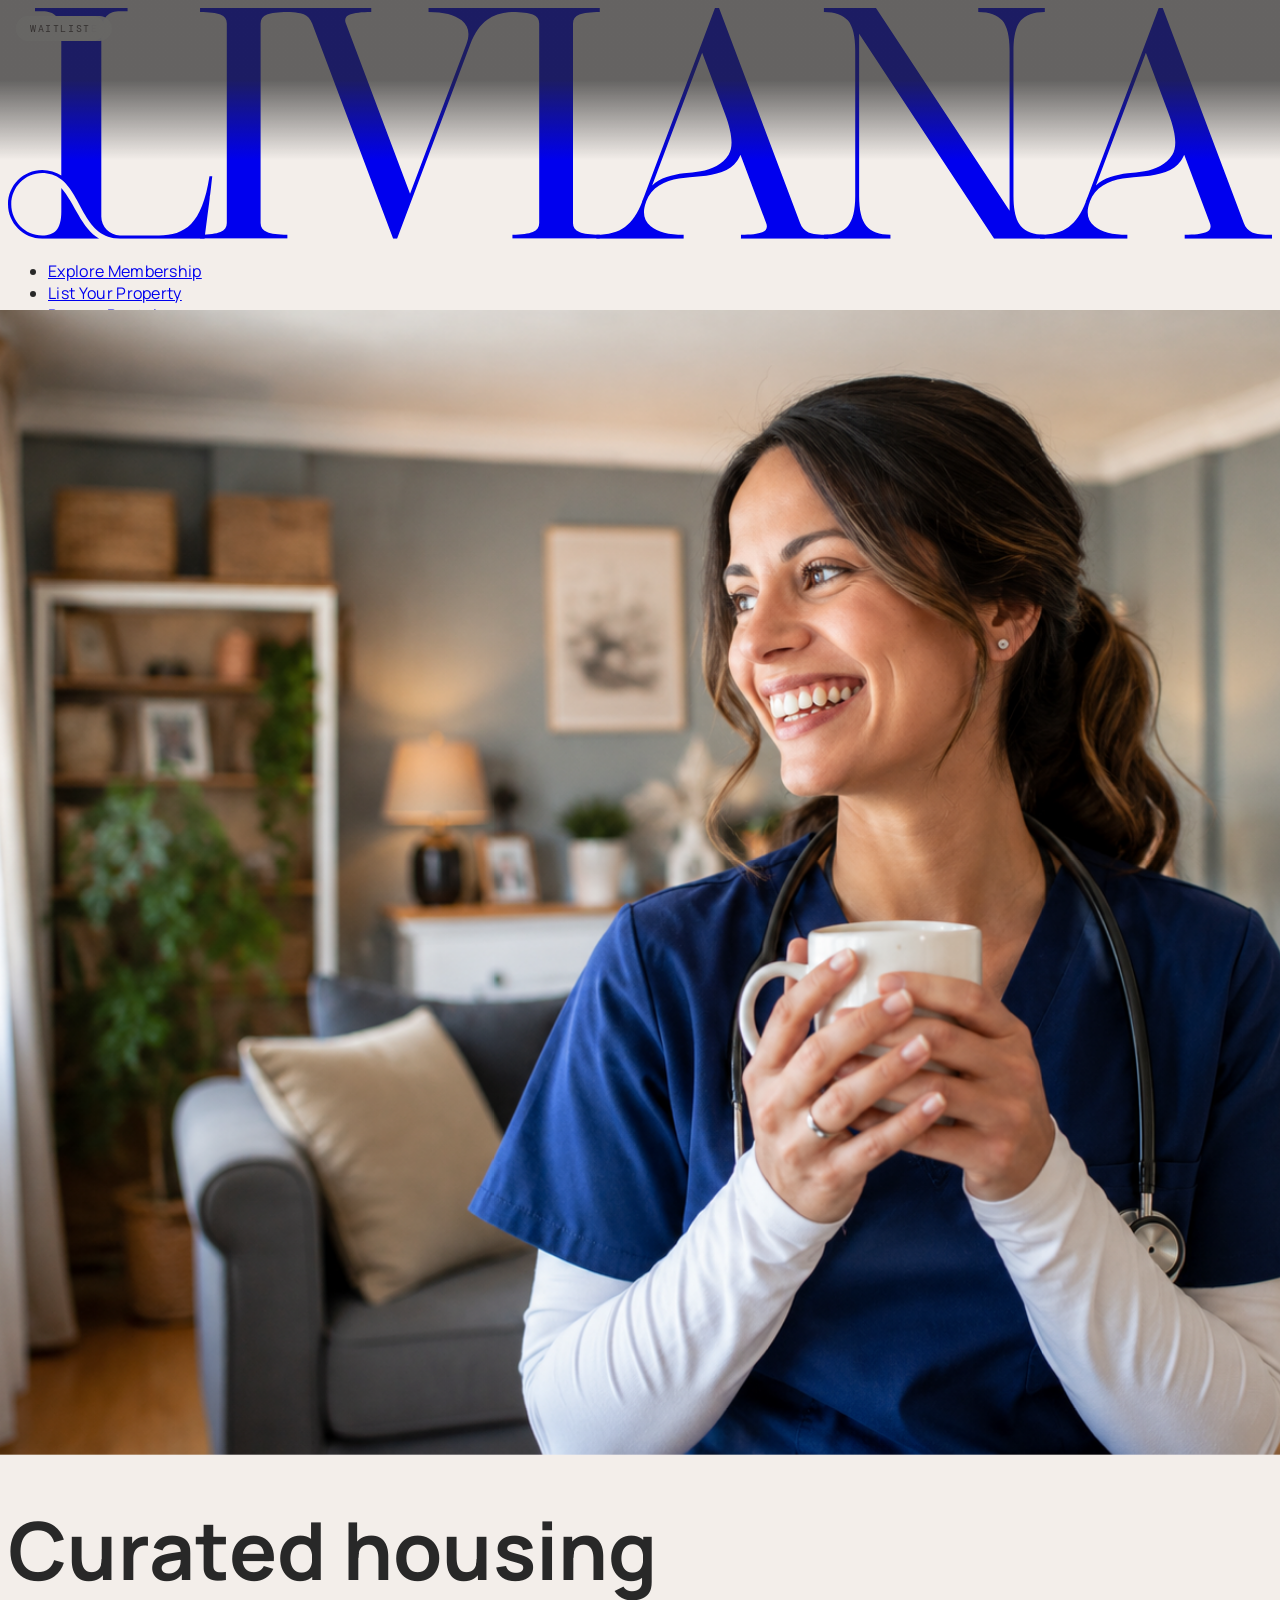
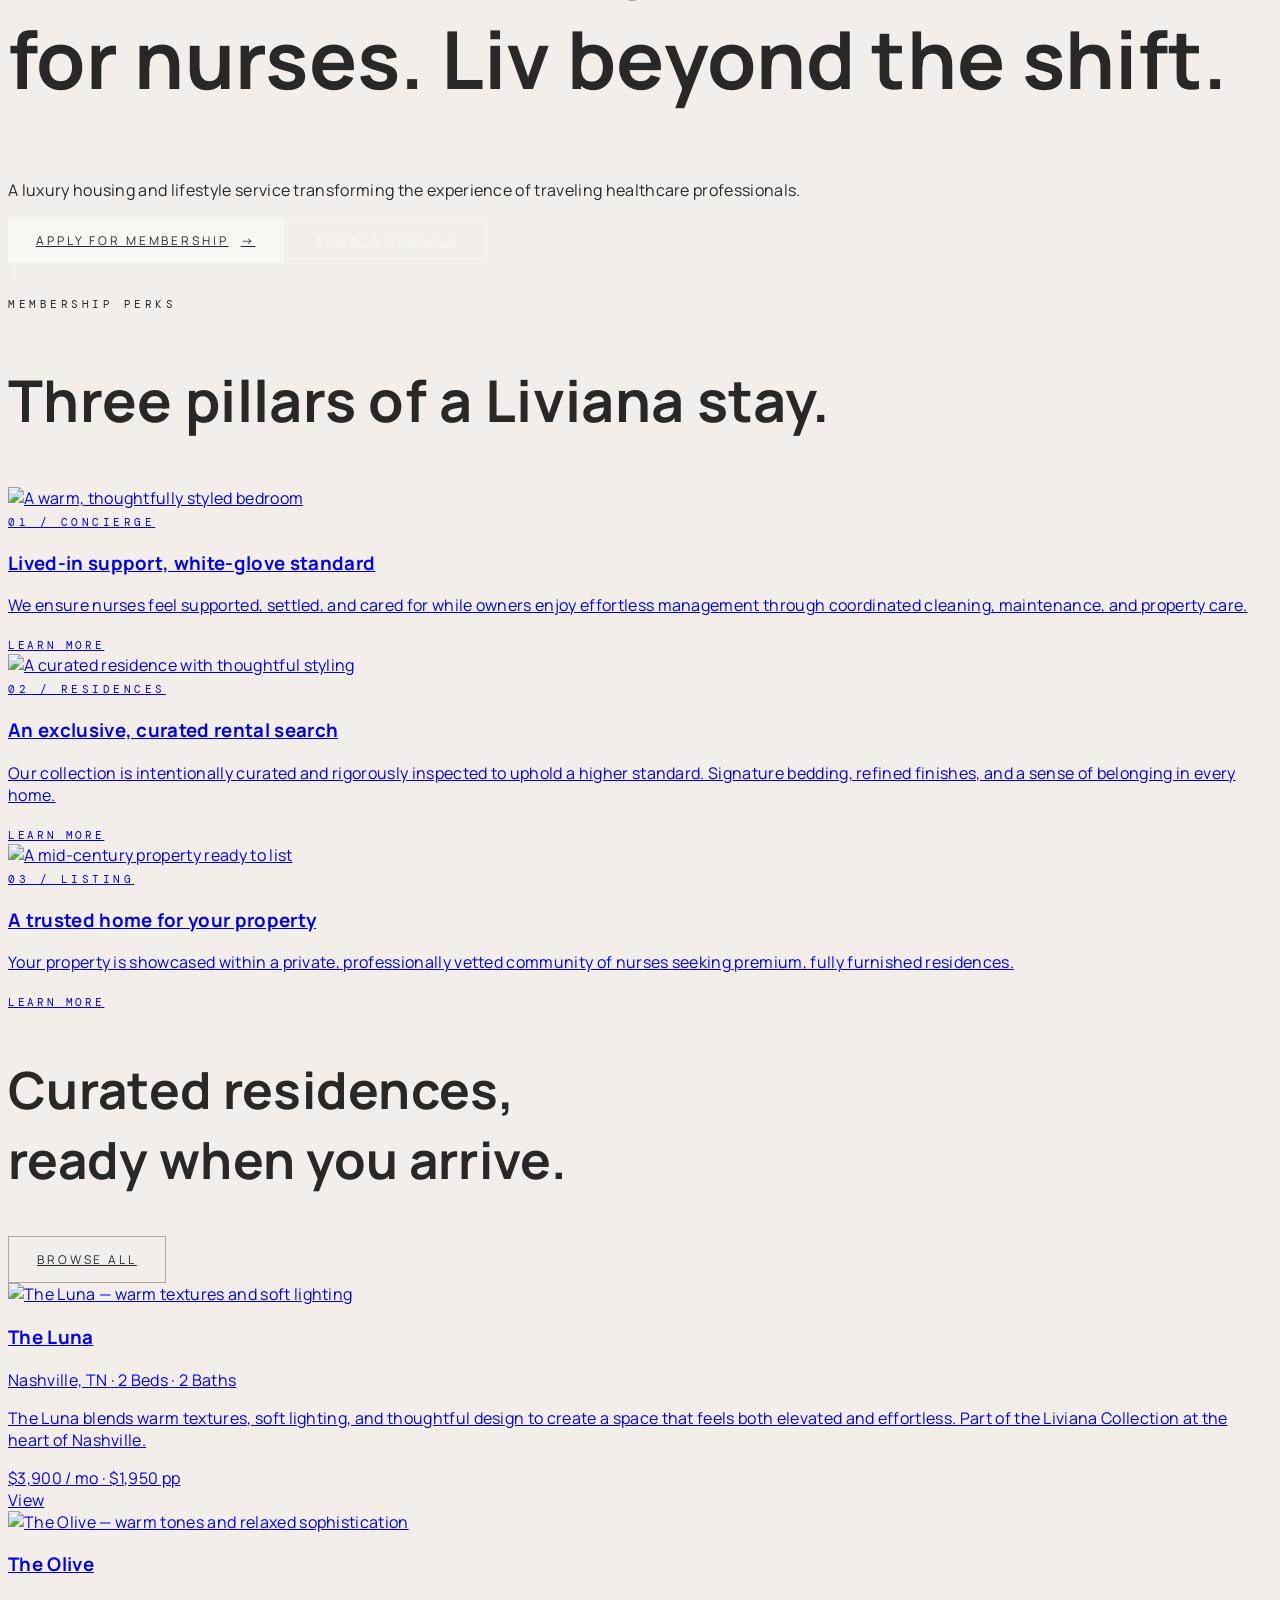
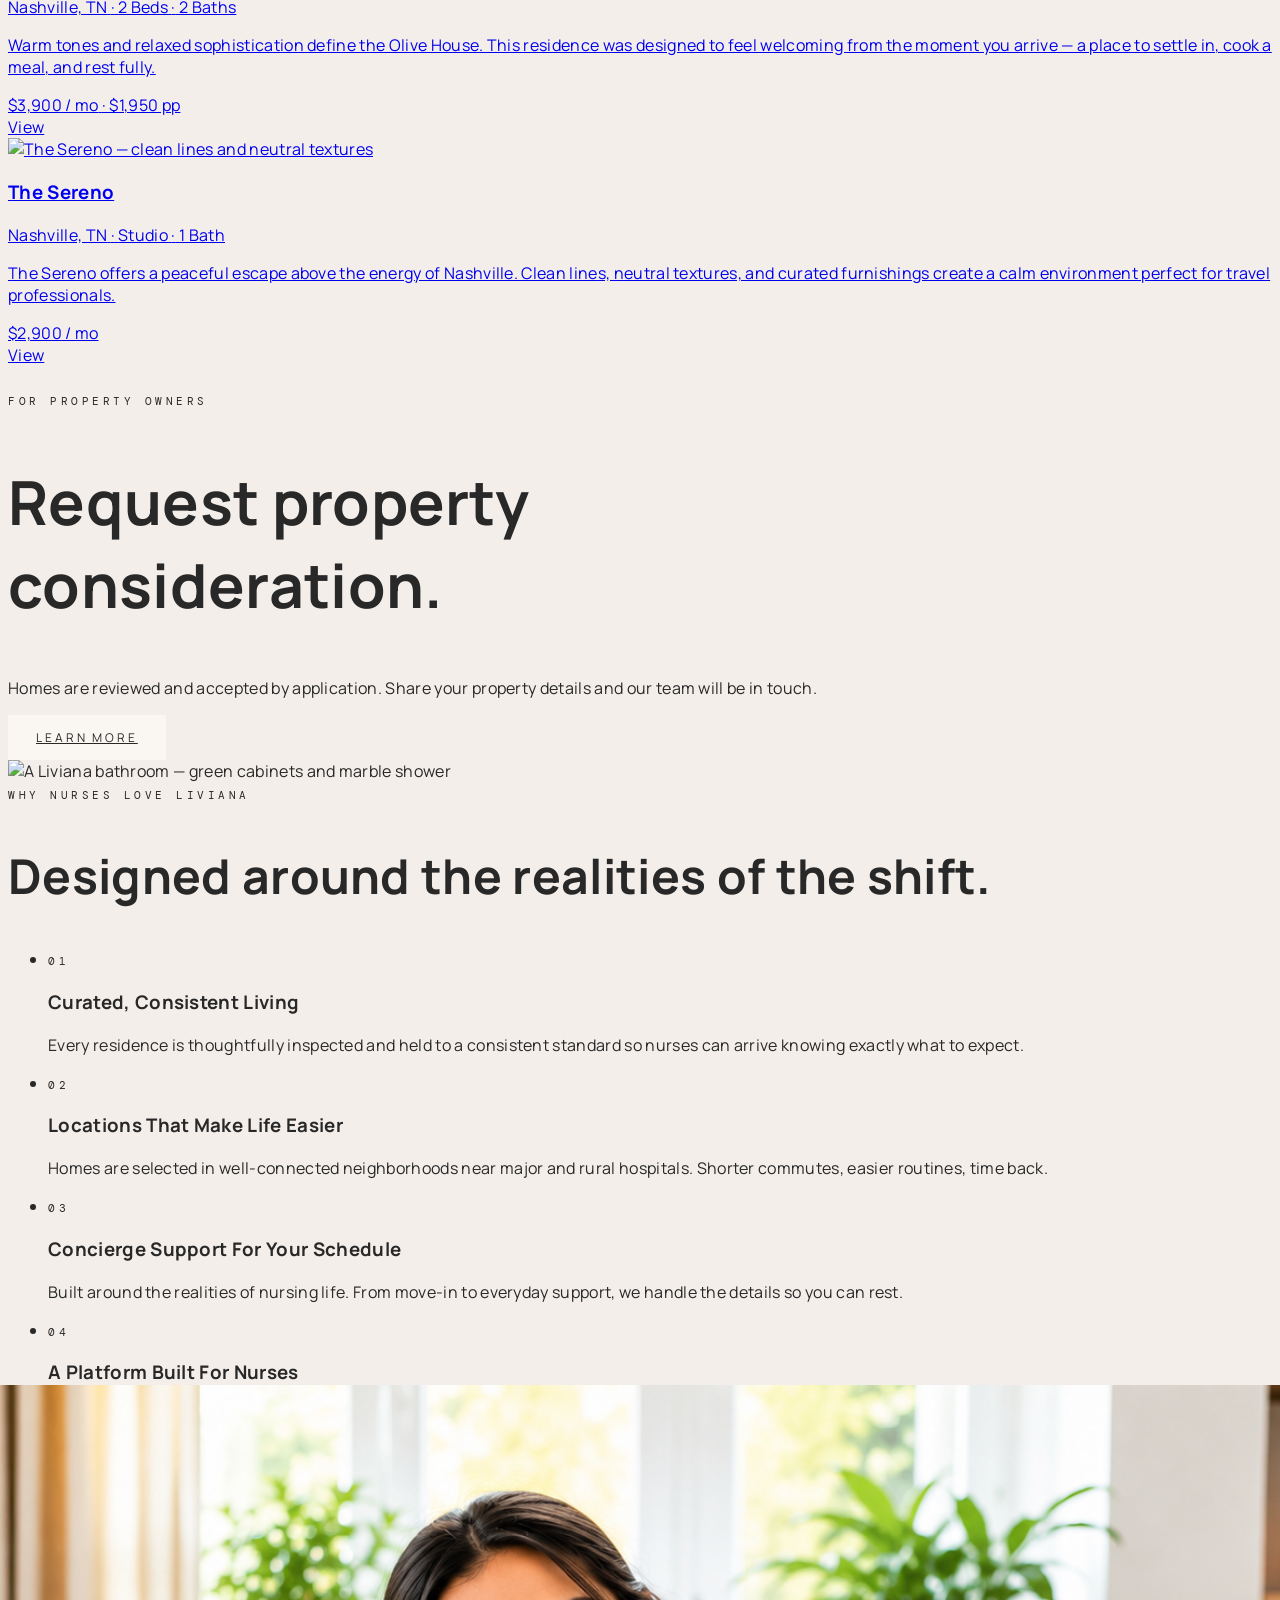
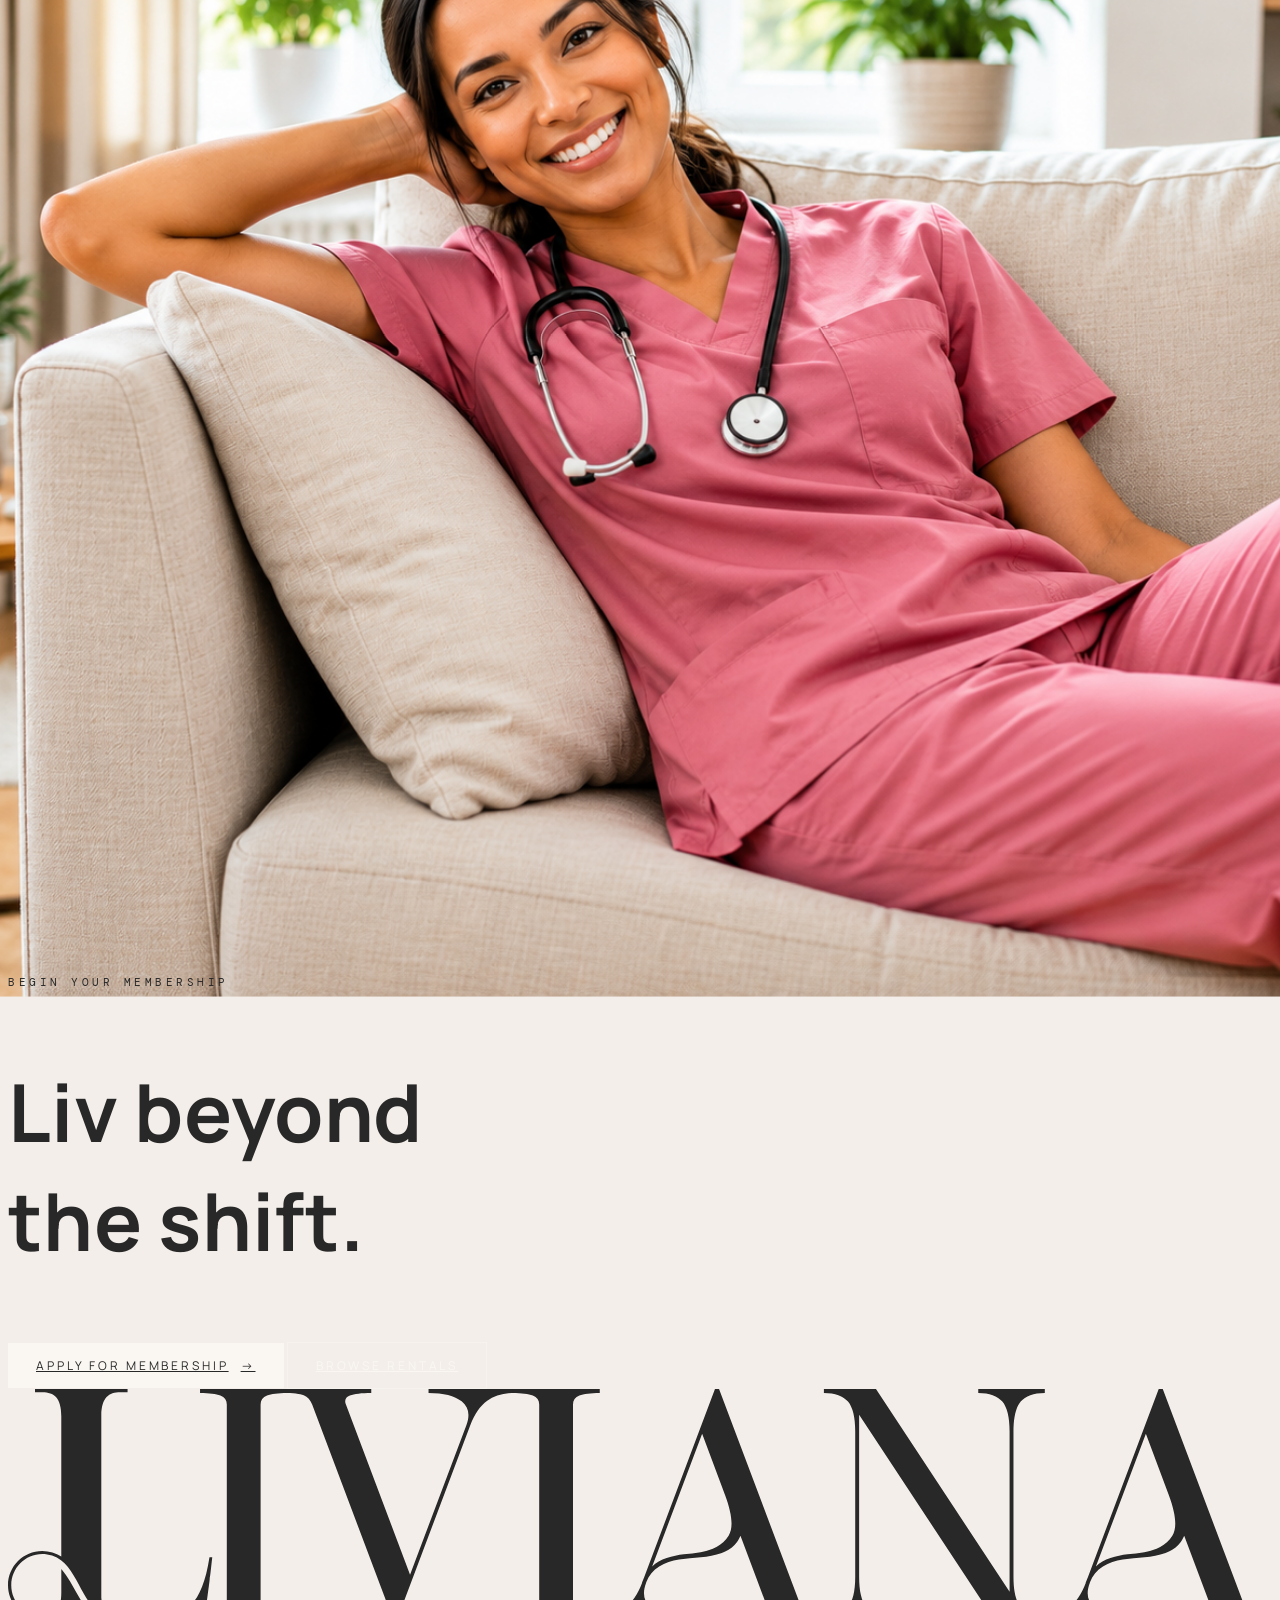
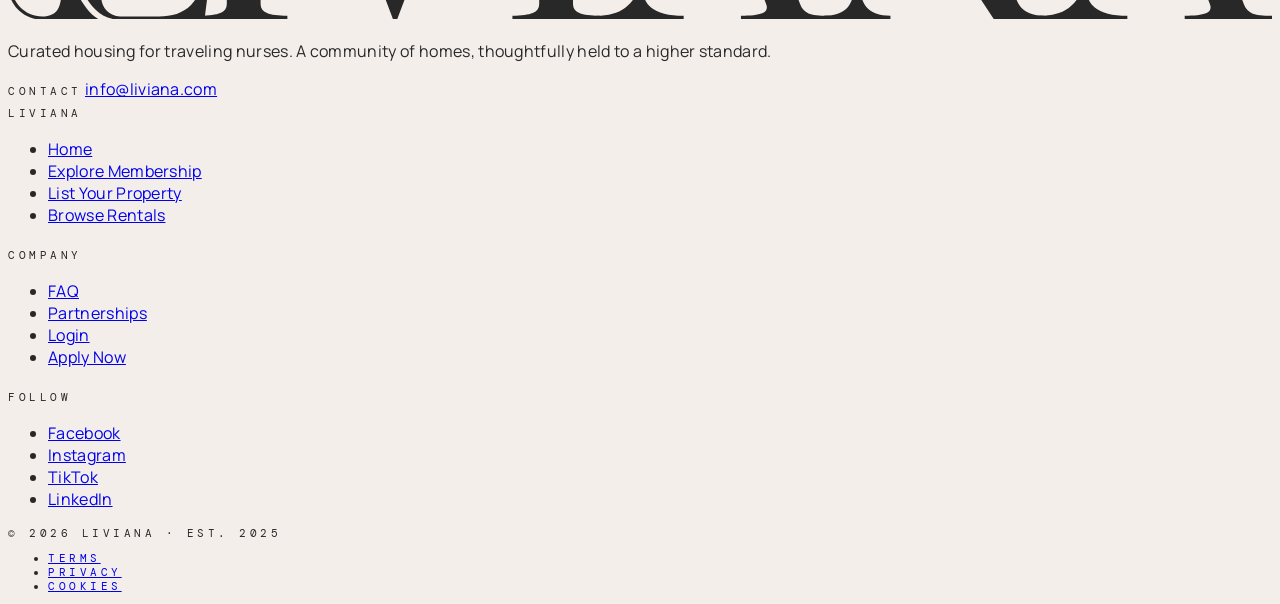
==== commit 5ecba1f4: "Add files via upload" ====
--- a/index.html
+++ b/index.html
@@ -349,6 +349,94 @@
         letter-spacing: 0.32em;
       }
 
+      /* Mobile hamburger button — visible only below md (768px) */
+      .menu-toggle {
+        display: none;
+        flex-direction: column;
+        justify-content: center;
+        align-items: center;
+        width: 36px;
+        height: 36px;
+        background: transparent;
+        border: none;
+        cursor: pointer;
+        padding: 0;
+        color: currentColor;
+      }
+      @media (max-width: 767px) {
+        .menu-toggle { display: flex; }
+      }
+      .menu-toggle .line {
+        display: block;
+        width: 22px;
+        height: 1.5px;
+        background: currentColor;
+        margin: 3px 0;
+        transition: transform 350ms cubic-bezier(0.16, 1, 0.3, 1),
+                    opacity 200ms cubic-bezier(0.16, 1, 0.3, 1);
+      }
+      .menu-toggle.is-open .line:nth-child(1) {
+        transform: translateY(7.5px) rotate(45deg);
+      }
+      .menu-toggle.is-open .line:nth-child(2) {
+        opacity: 0;
+      }
+      .menu-toggle.is-open .line:nth-child(3) {
+        transform: translateY(-7.5px) rotate(-45deg);
+      }
+
+      /* Mobile drawer that opens beneath the nav */
+      .mobile-menu {
+        position: fixed;
+        top: 80px;
+        left: 0;
+        right: 0;
+        background: #544743;
+        z-index: 49;
+        padding: 24px 24px 32px;
+        display: none;
+        flex-direction: column;
+        gap: 4px;
+        border-top: 1px solid rgba(250, 247, 242, 0.12);
+        transform: translateY(-8px);
+        opacity: 0;
+        transition: transform 350ms cubic-bezier(0.16, 1, 0.3, 1),
+                    opacity 250ms cubic-bezier(0.16, 1, 0.3, 1);
+      }
+      .mobile-menu.is-open {
+        display: flex;
+        transform: translateY(0);
+        opacity: 1;
+      }
+      .mobile-menu a {
+        font-family: "Manrope", sans-serif;
+        font-size: 13px;
+        font-weight: 400;
+        letter-spacing: 0.24em;
+        text-transform: uppercase;
+        color: #faf7f2;
+        text-decoration: none;
+        padding: 14px 4px;
+        border-bottom: 1px solid rgba(250, 247, 242, 0.1);
+        transition: opacity 200ms cubic-bezier(0.16, 1, 0.3, 1);
+      }
+      .mobile-menu a:hover { opacity: 0.7; }
+      .mobile-menu .mobile-apply {
+        margin-top: 16px;
+        background: #faf7f2;
+        color: #282828;
+        padding: 14px 22px;
+        display: inline-flex;
+        align-items: center;
+        gap: 10px;
+        align-self: flex-start;
+        border-bottom: none;
+      }
+      .mobile-menu .mobile-apply:hover {
+        opacity: 1;
+        letter-spacing: 0.32em;
+      }
+
       /* Nav transitions */
       header.nav-shell {
         transition: background-color 700ms cubic-bezier(0.16, 1, 0.3, 1),
@@ -474,7 +562,31 @@
             <span aria-hidden>→</span>
           </a>
         </div>
+
+        <!-- Mobile menu trigger — only visible below md -->
+        <button
+          id="menu-toggle"
+          class="menu-toggle nav-text text-cream-50"
+          data-light="text-cream-50"
+          data-dark="text-ink"
+          aria-label="Toggle navigation menu"
+          aria-expanded="false"
+          aria-controls="mobile-menu"
+        >
+          <span class="line"></span>
+          <span class="line"></span>
+          <span class="line"></span>
+        </button>
       </nav>
+
+      <!-- Mobile drawer — slides down under the nav -->
+      <div id="mobile-menu" class="mobile-menu" role="navigation">
+        <a href="#">Explore Membership</a>
+        <a href="#">List Your Property</a>
+        <a href="#">Browse Rentals</a>
+        <a href="#">Login</a>
+        <a href="#" class="mobile-apply">Apply Now <span aria-hidden>→</span></a>
+      </div>
     </header>
 
     <main>
@@ -665,7 +777,7 @@
                 Curated residences,<br />ready when you arrive.
               </h2>
             </div>
-            <a href="#" class="reveal btn-ghost-dark" style="--reveal-delay: 200ms"
+            <a href="#" class="reveal btn-ghost-dark self-start lg:self-auto" style="--reveal-delay: 200ms"
               >Browse All</a
             >
           </div>
@@ -709,7 +821,7 @@
                     <span class="ml-1 text-[10px] uppercase tracking-widest text-ink/55">· $1,950 pp</span>
                   </div>
                   <span class="font-mono text-[10px] uppercase tracking-widest text-cocoa inline-flex items-center gap-2 transition-all duration-500 group-hover:tracking-ultra">
-                    View Details
+                    View
                   </span>
                 </div>
               </div>
@@ -754,7 +866,7 @@
                     <span class="ml-1 text-[10px] uppercase tracking-widest text-ink/55">· $1,950 pp</span>
                   </div>
                   <span class="font-mono text-[10px] uppercase tracking-widest text-cocoa inline-flex items-center gap-2 transition-all duration-500 group-hover:tracking-ultra">
-                    View Details
+                    View
                   </span>
                 </div>
               </div>
@@ -798,7 +910,7 @@
                     $2,900<span class="text-ink/60"> / mo</span>
                   </div>
                   <span class="font-mono text-[10px] uppercase tracking-widest text-cocoa inline-flex items-center gap-2 transition-all duration-500 group-hover:tracking-ultra">
-                    View Details
+                    View
                   </span>
                 </div>
               </div>
@@ -846,7 +958,7 @@
 
       <!-- ================= WHY NURSES LOVE LIVIANA ================= -->
       <section class="grid grid-cols-1 lg:grid-cols-12 lg:min-h-screen bg-espresso-700">
-        <div class="relative lg:col-span-6 h-[60vh] lg:h-auto">
+        <div class="relative lg:col-span-6 h-[60vh] lg:h-auto hidden lg:block">
           <img
             src="https://images.unsplash.com/photo-1682888818704-6dc91e9d7532?auto=format&fit=crop&w=1600&q=80"
             alt="A Liviana bathroom — green cabinets and marble shower"
@@ -1094,6 +1206,26 @@
       }
       applyNavState();
       window.addEventListener("scroll", applyNavState, { passive: true });
+
+      // Mobile menu toggle
+      const menuToggle = document.getElementById("menu-toggle");
+      const mobileMenu = document.getElementById("mobile-menu");
+      if (menuToggle && mobileMenu) {
+        menuToggle.addEventListener("click", () => {
+          const open = !menuToggle.classList.contains("is-open");
+          menuToggle.classList.toggle("is-open", open);
+          mobileMenu.classList.toggle("is-open", open);
+          menuToggle.setAttribute("aria-expanded", String(open));
+        });
+        // Close on link tap
+        mobileMenu.querySelectorAll("a").forEach((a) =>
+          a.addEventListener("click", () => {
+            menuToggle.classList.remove("is-open");
+            mobileMenu.classList.remove("is-open");
+            menuToggle.setAttribute("aria-expanded", "false");
+          })
+        );
+      }
     </script>
   </body>
 </html>
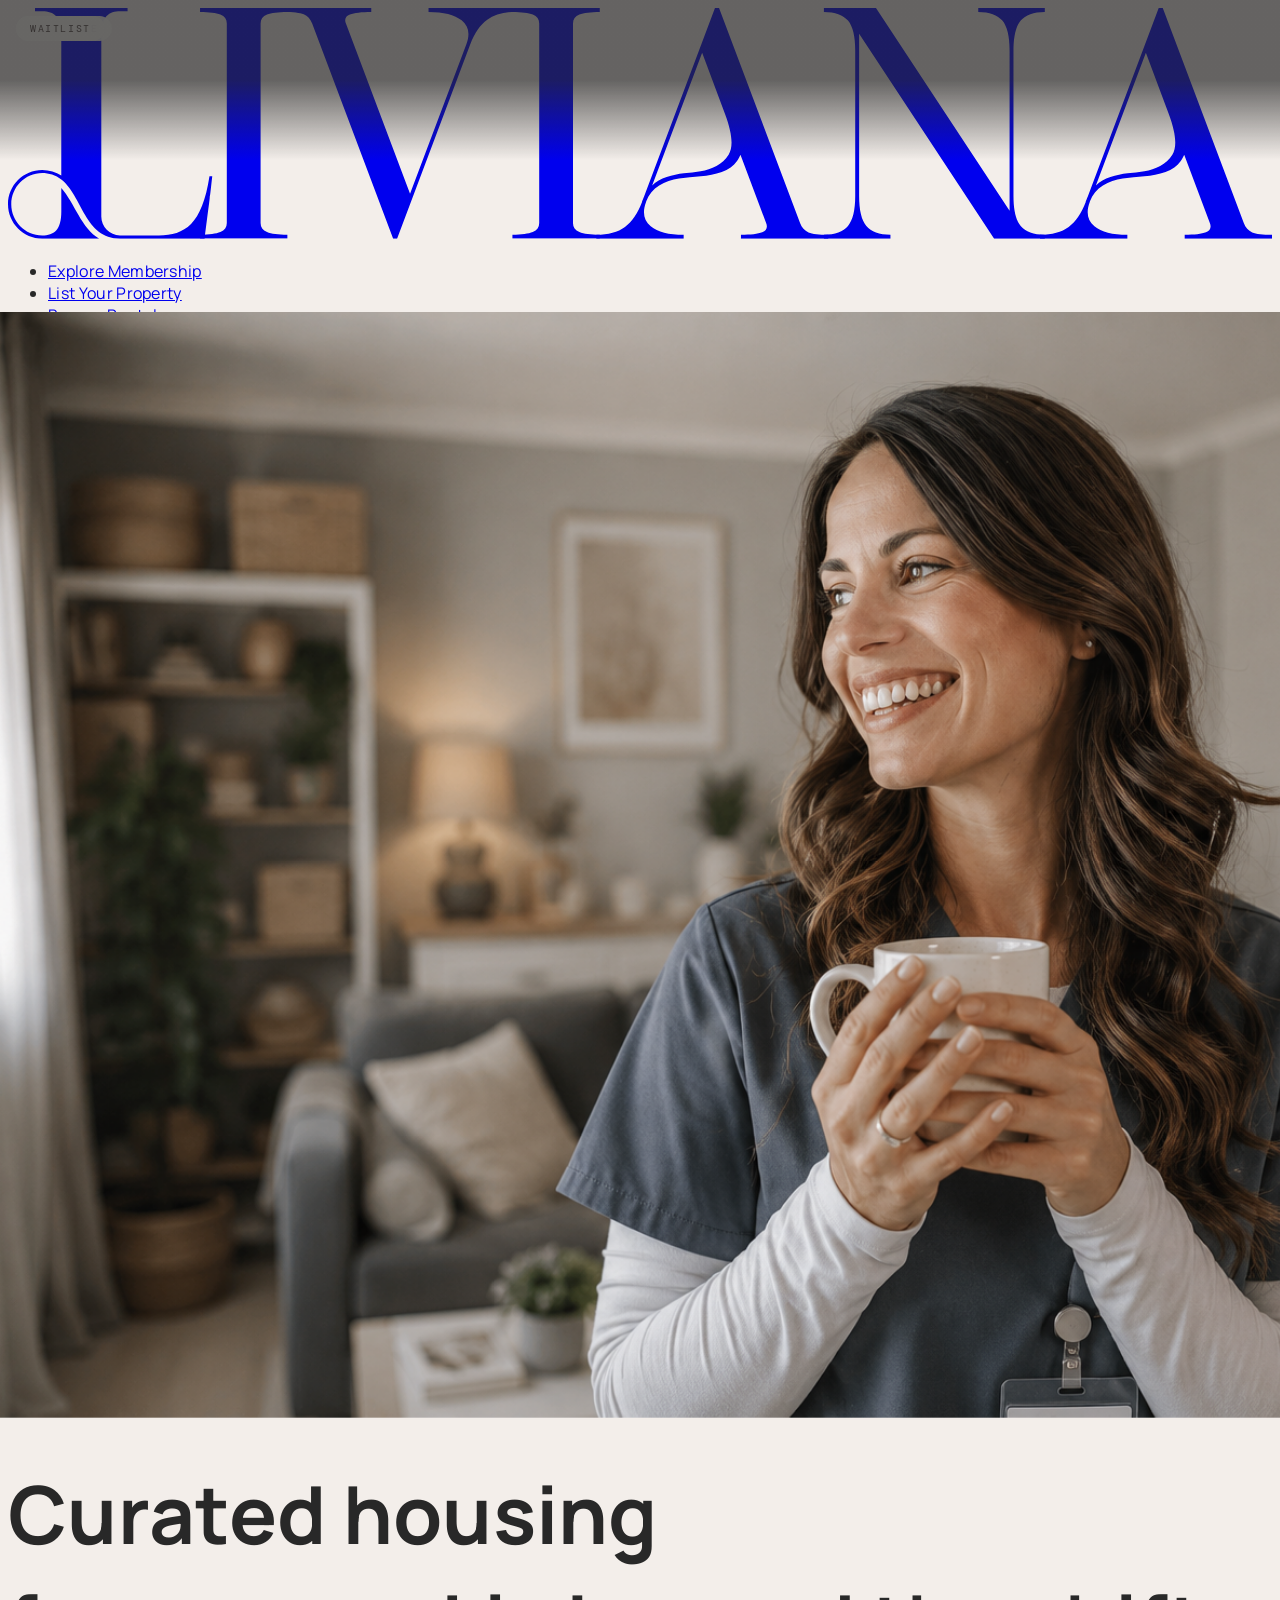
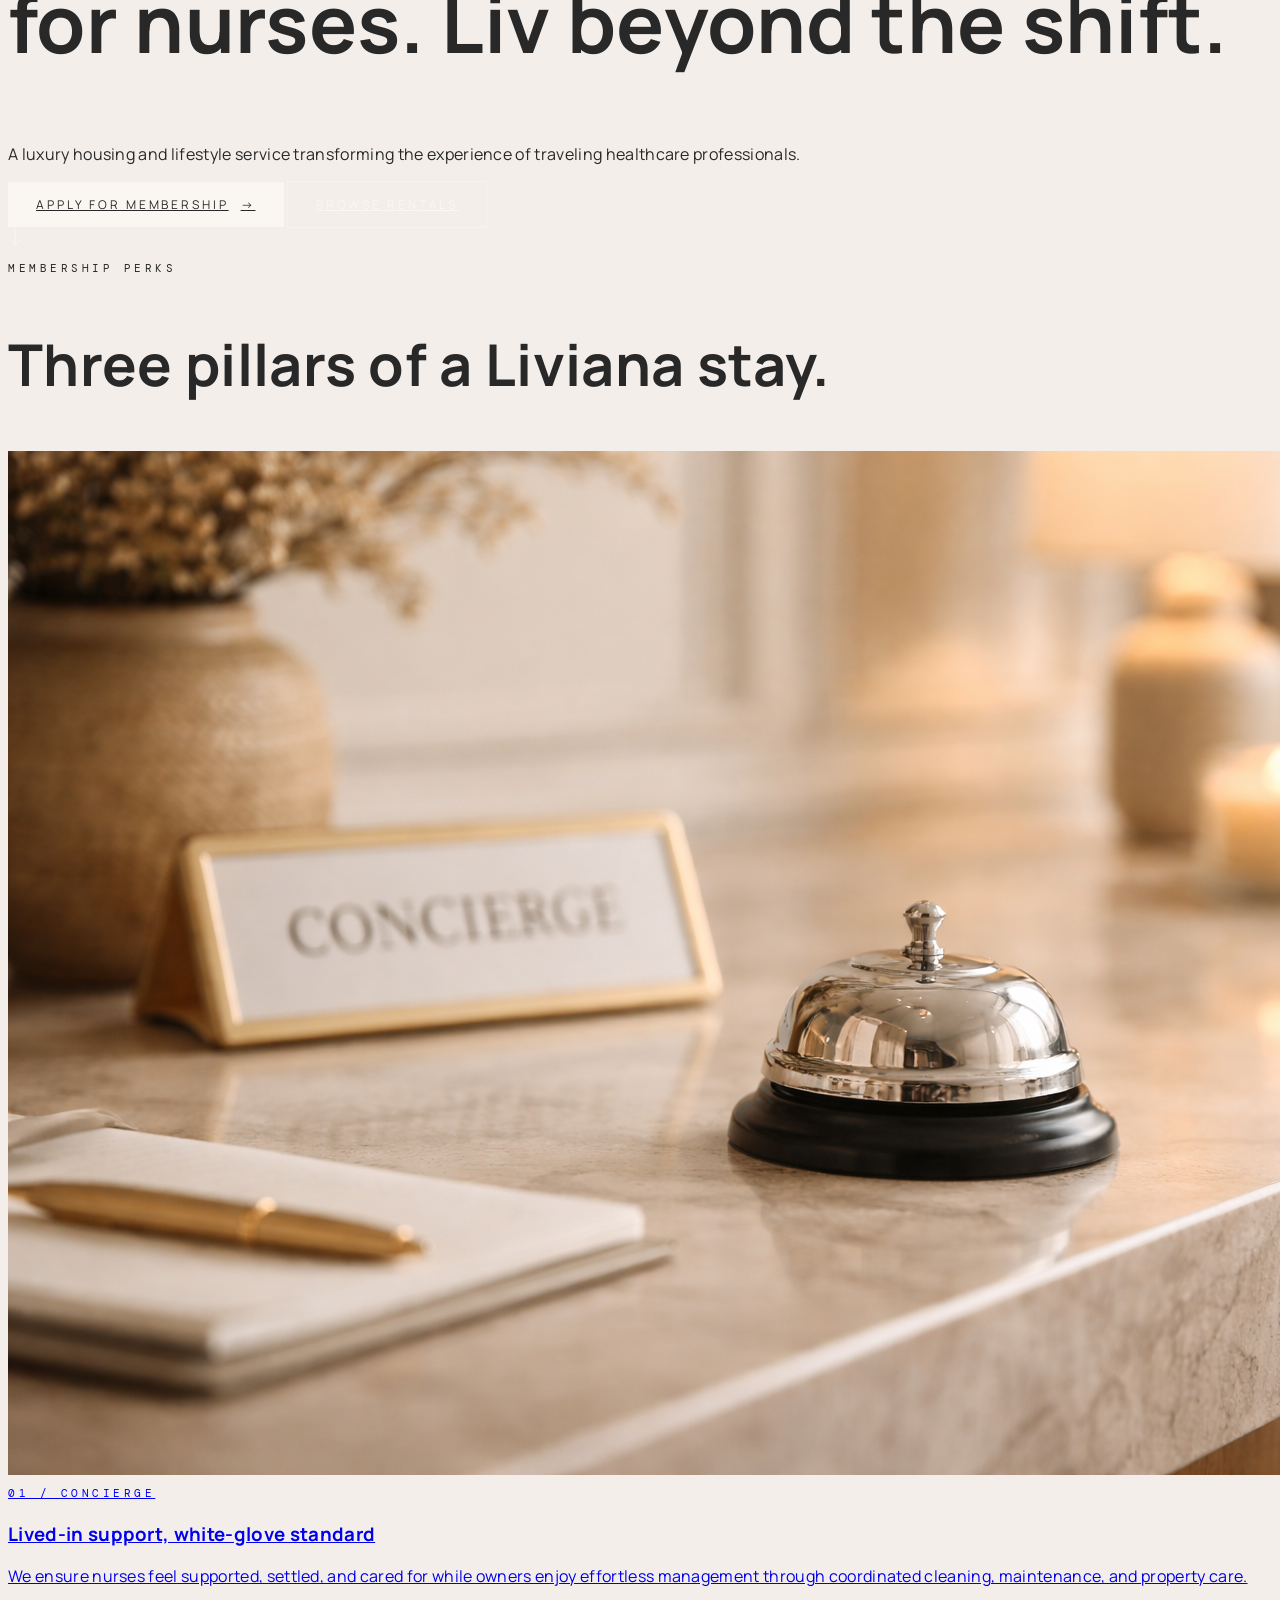
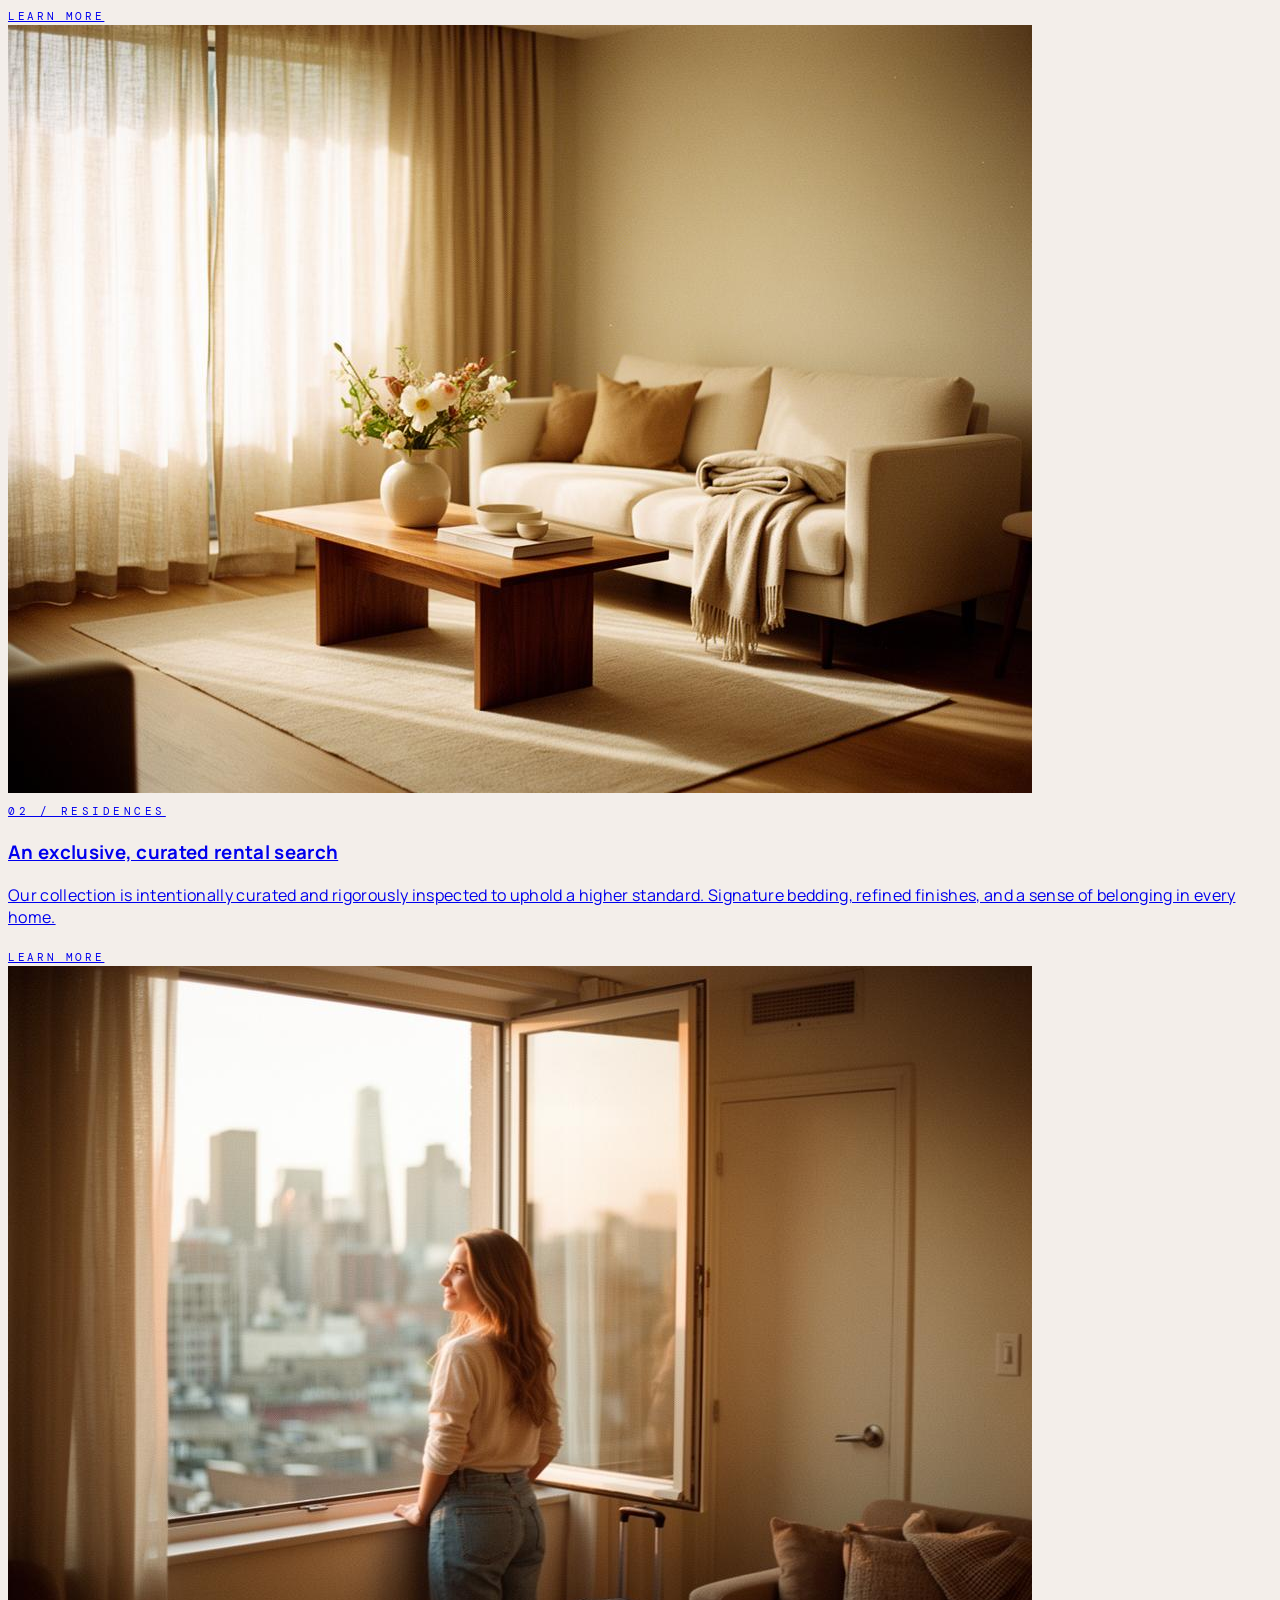
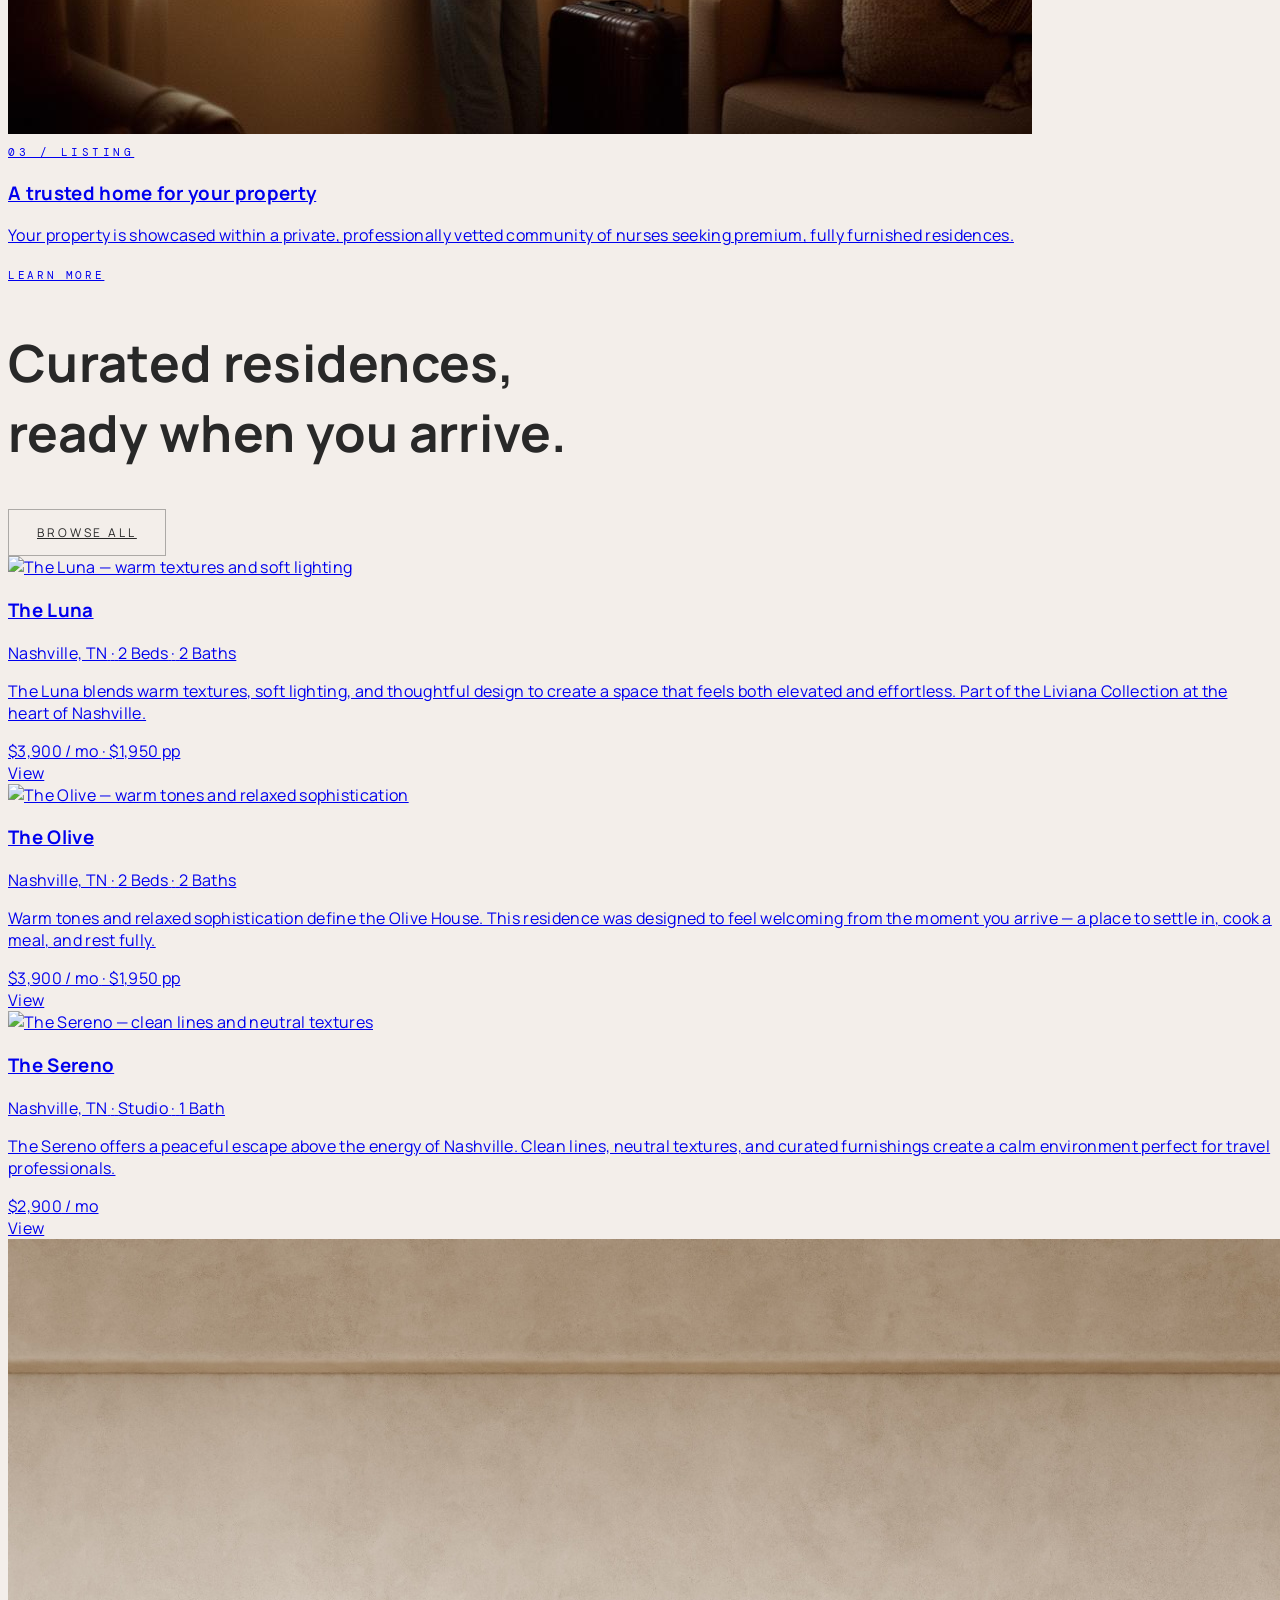
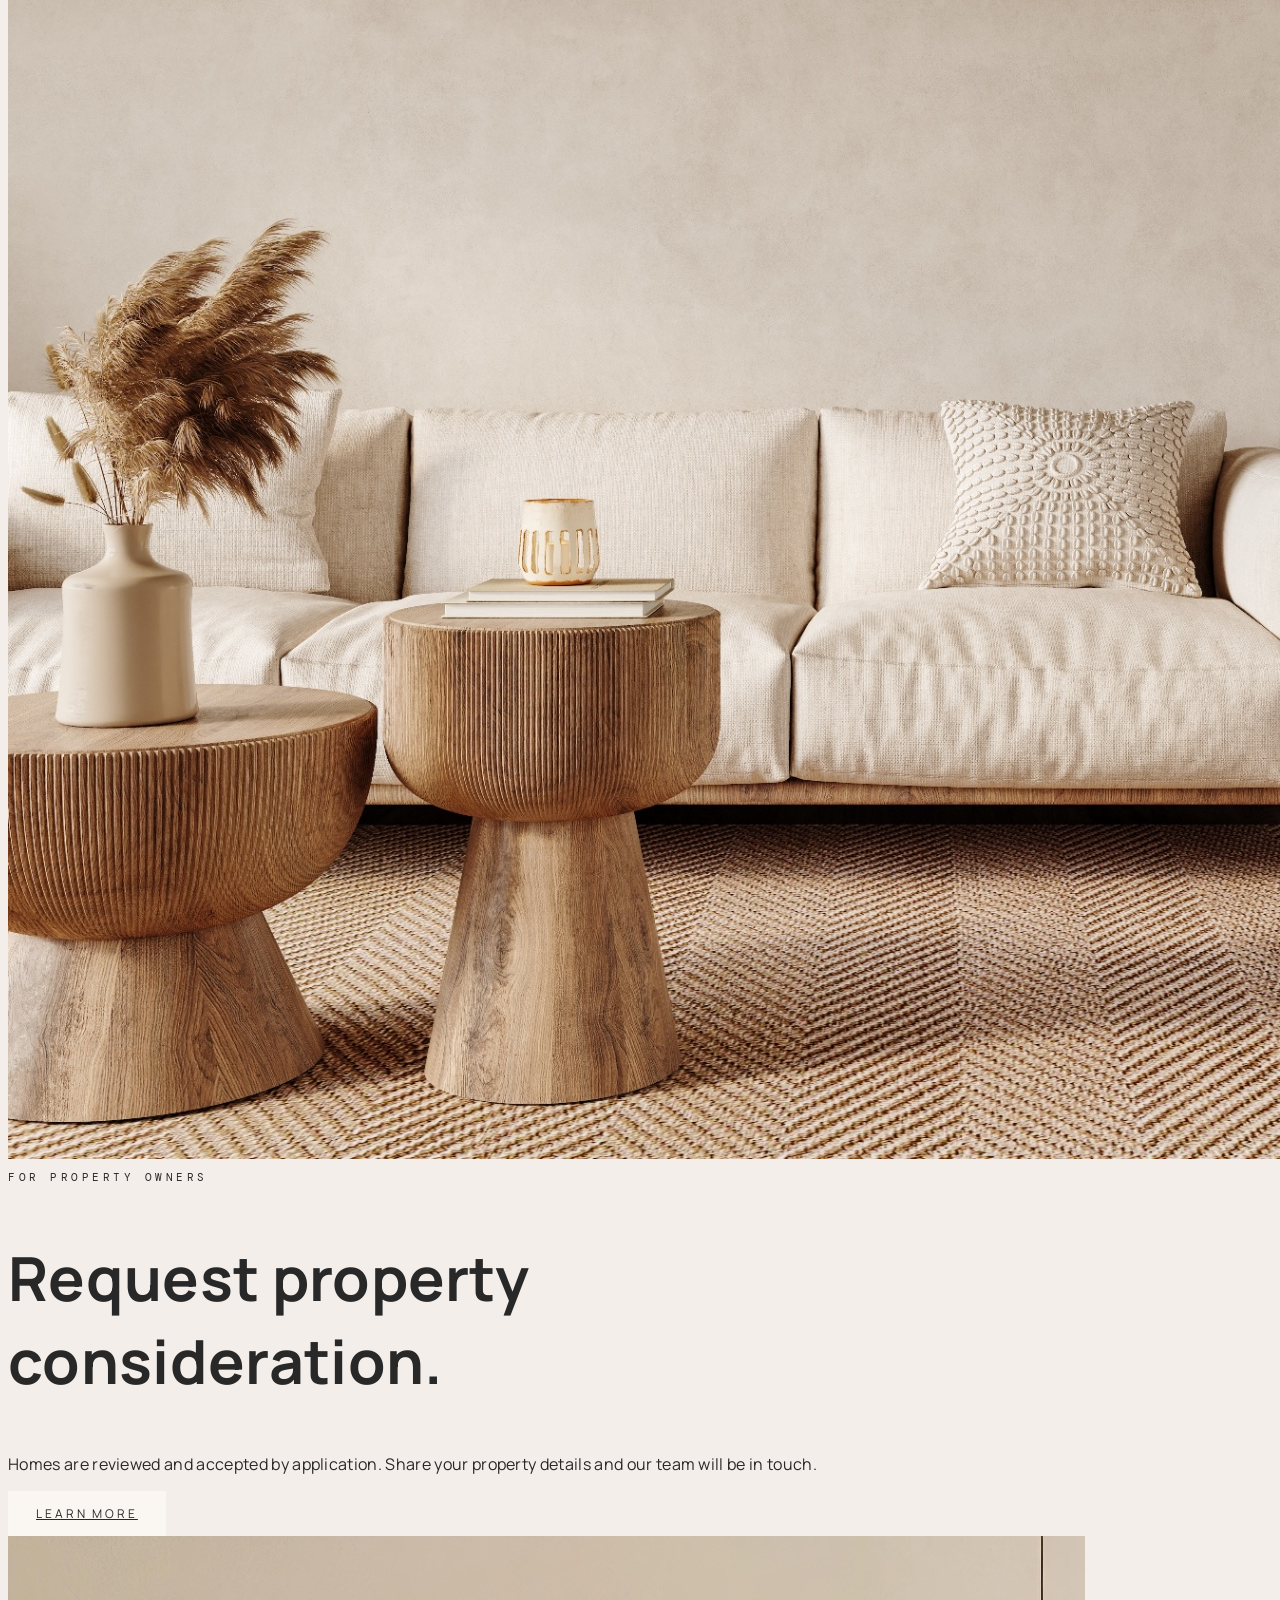
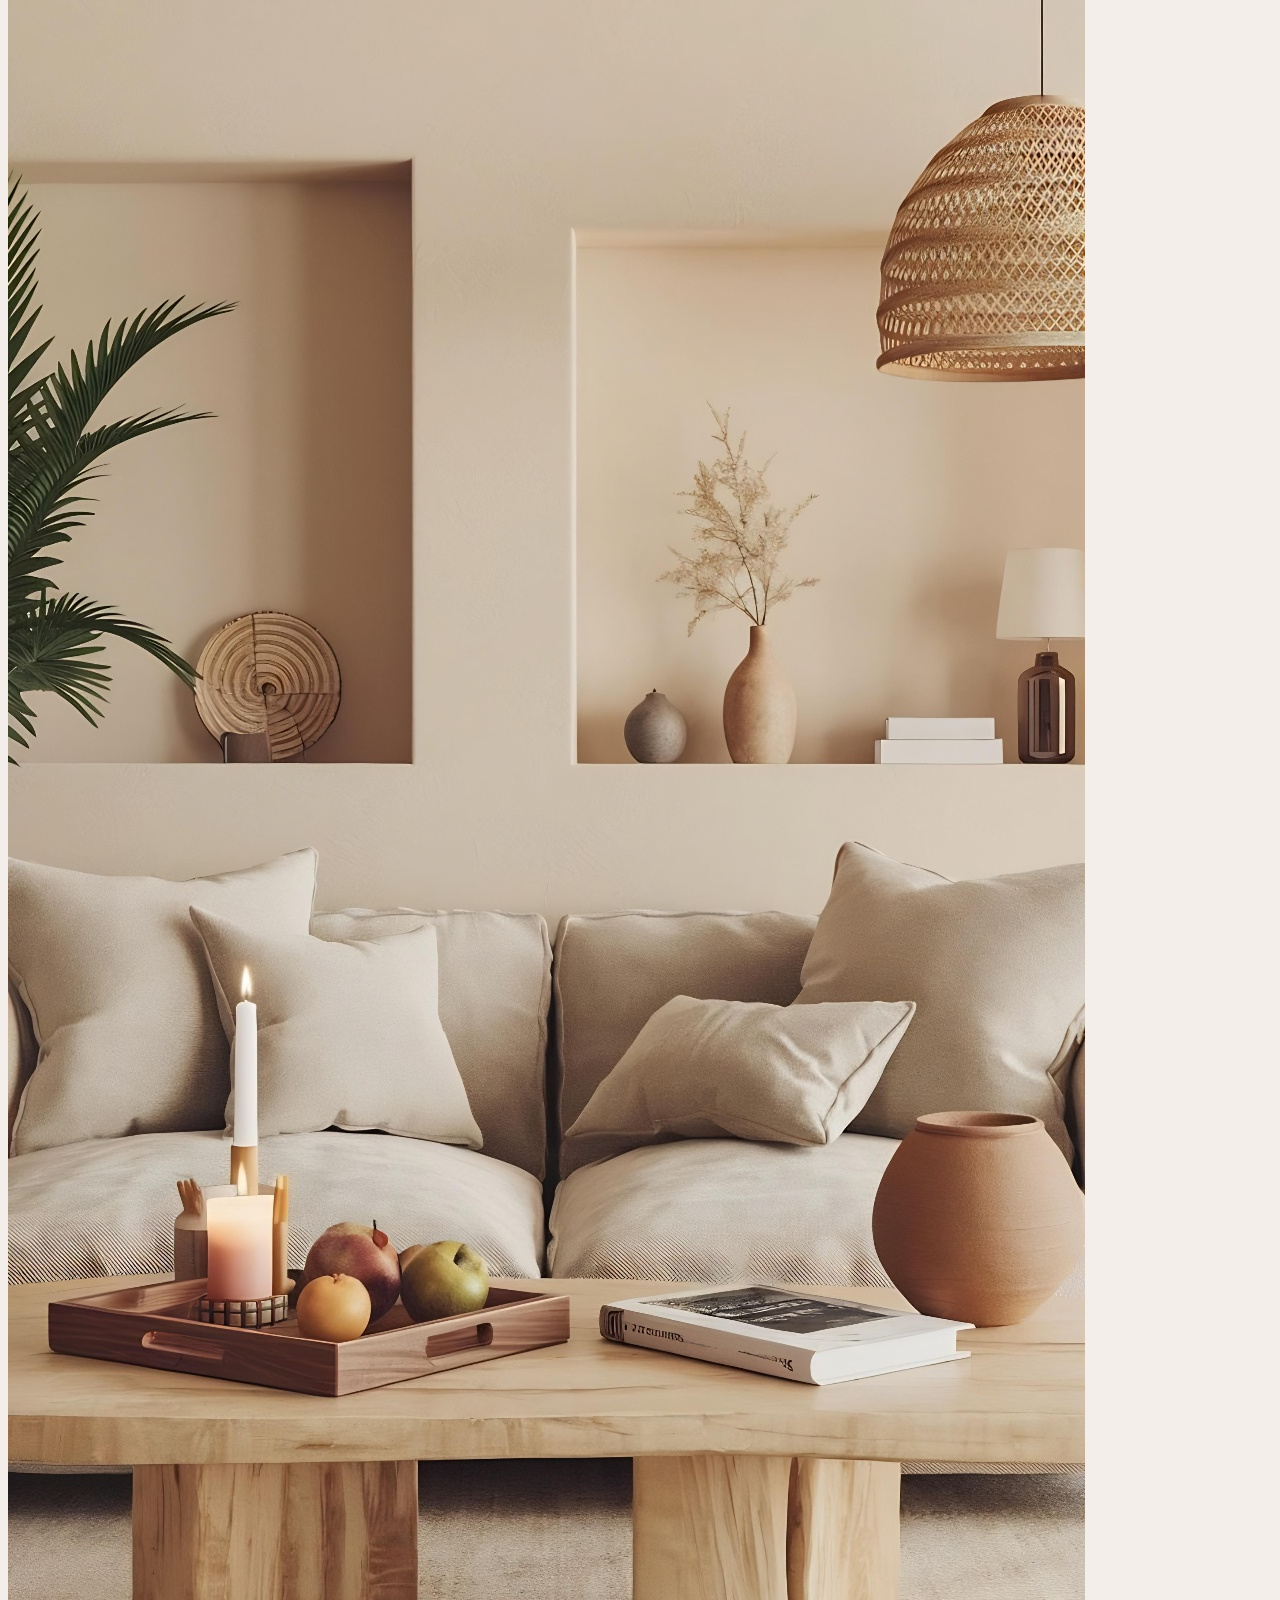
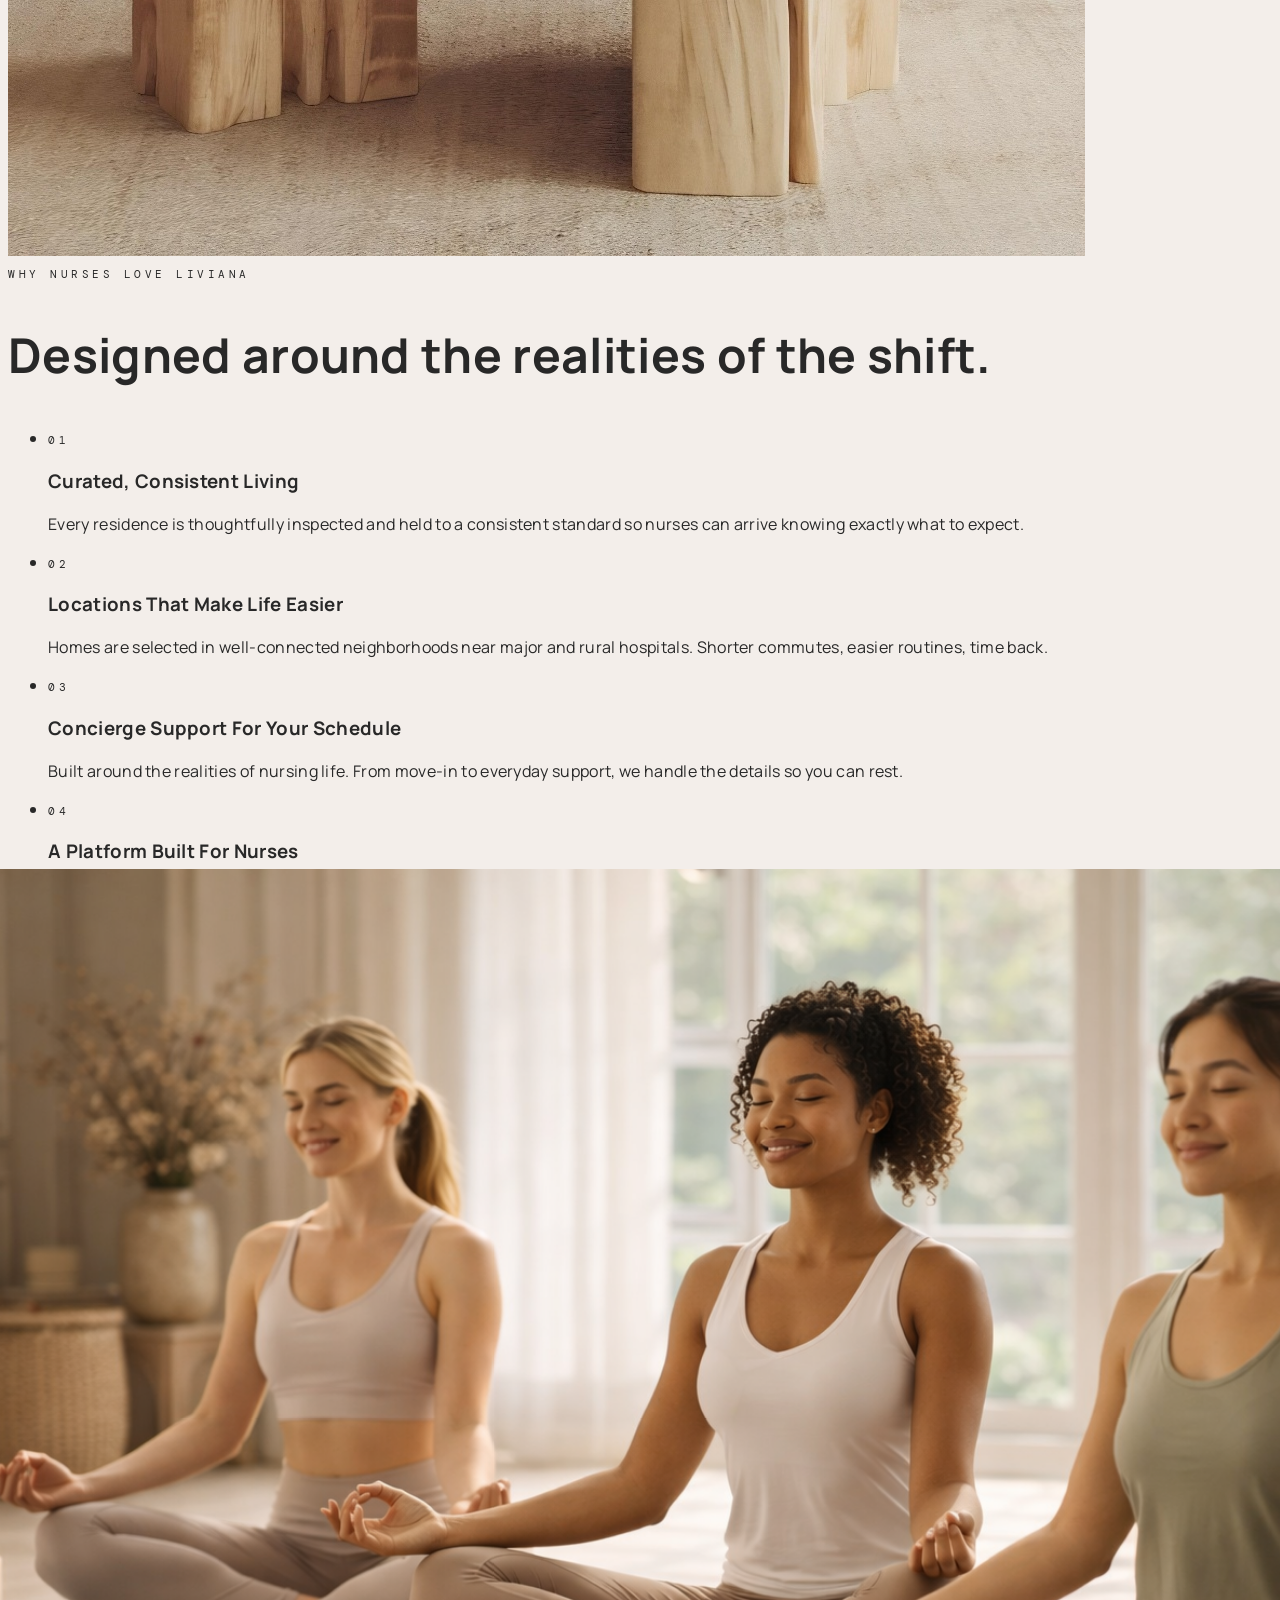
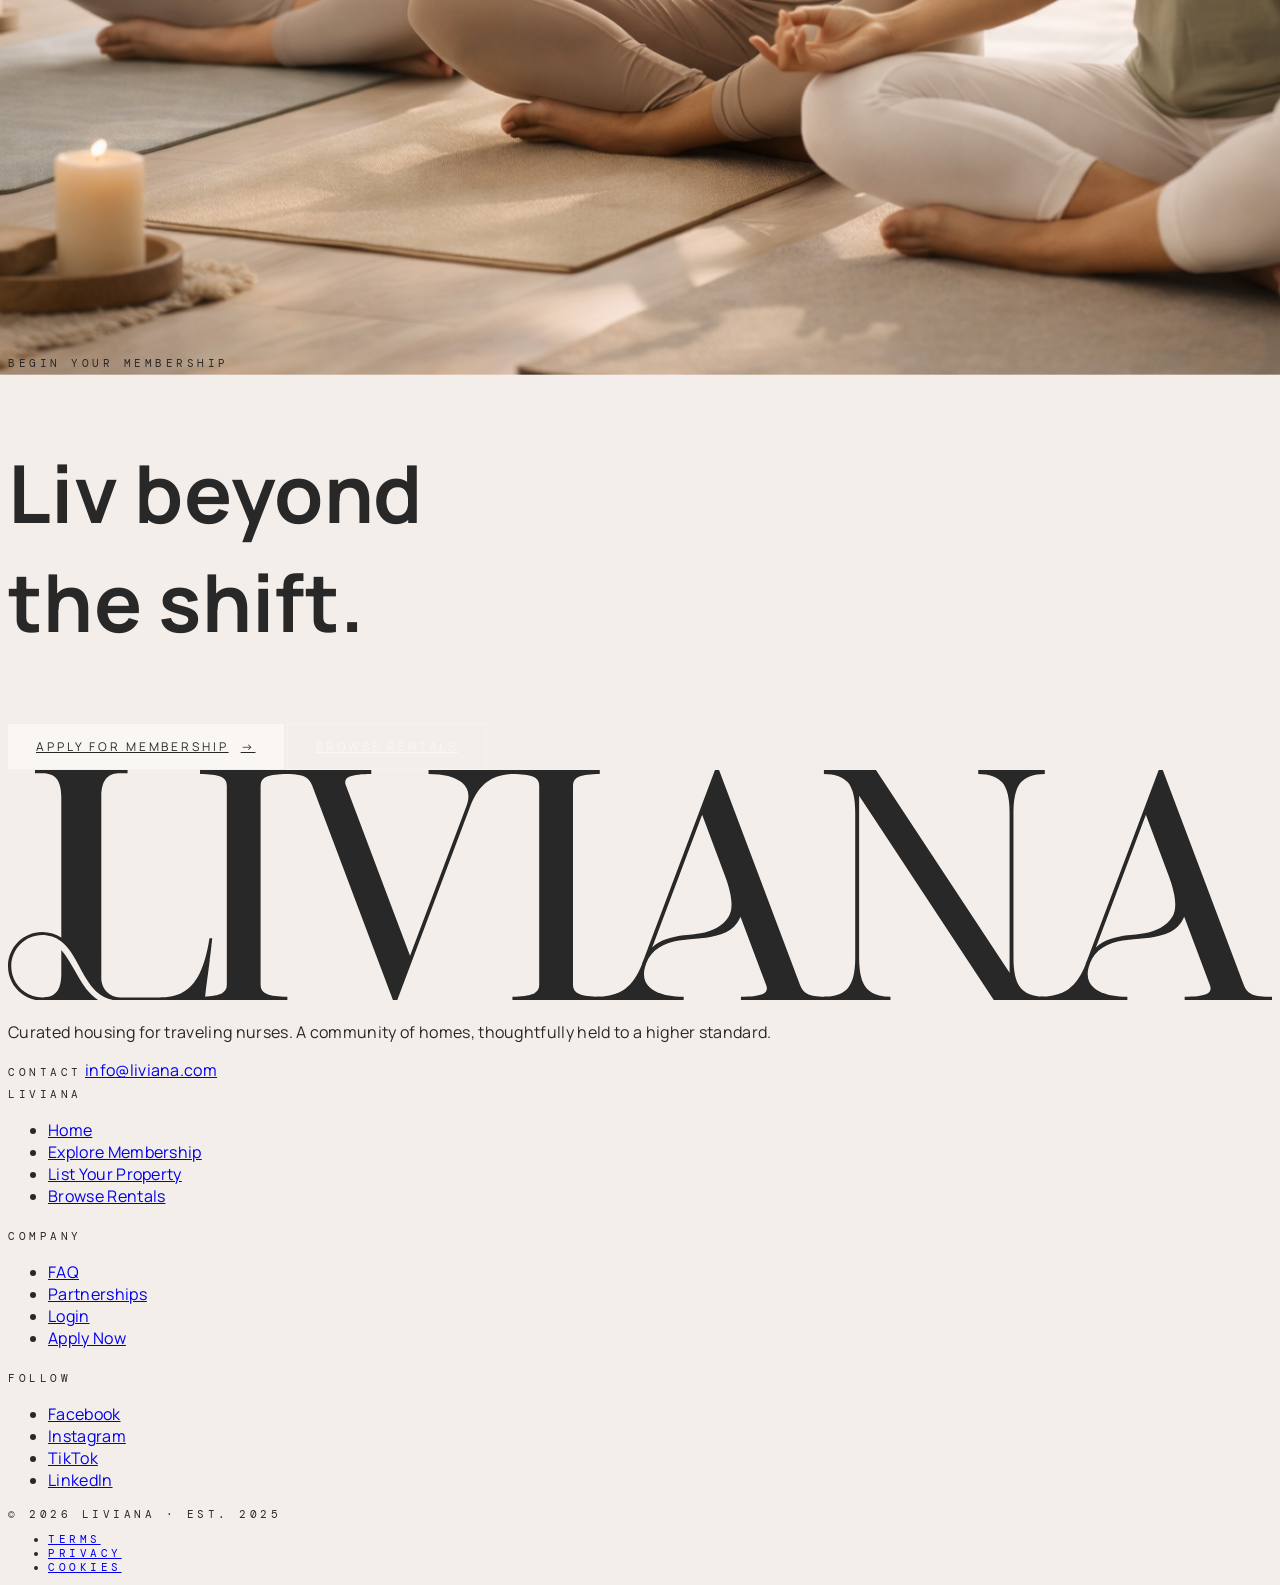
==== commit 563212d4: "Add files via upload" ====
--- a/index.html
+++ b/index.html
@@ -385,19 +385,38 @@
         transform: translateY(-7.5px) rotate(-45deg);
       }
 
-      /* Mobile drawer that opens beneath the nav */
+      /* Dark scrim with blur that appears behind the mobile menu */
+      .menu-backdrop {
+        position: fixed;
+        inset: 64px 0 0 0;
+        background: rgba(40, 40, 40, 0.45);
+        backdrop-filter: blur(10px);
+        -webkit-backdrop-filter: blur(10px);
+        z-index: 48;
+        opacity: 0;
+        pointer-events: none;
+        transition: opacity 350ms cubic-bezier(0.16, 1, 0.3, 1);
+      }
+      .menu-backdrop.is-open {
+        opacity: 1;
+        pointer-events: auto;
+      }
+
+      /* Mobile drawer — cream to match the scrolled-nav background */
       .mobile-menu {
         position: fixed;
-        top: 80px;
+        top: 64px;
         left: 0;
         right: 0;
-        background: #544743;
+        background: rgba(243, 238, 234, 0.97);
+        backdrop-filter: blur(12px);
+        -webkit-backdrop-filter: blur(12px);
         z-index: 49;
         padding: 24px 24px 32px;
         display: none;
         flex-direction: column;
         gap: 4px;
-        border-top: 1px solid rgba(250, 247, 242, 0.12);
+        border-bottom: 1px solid rgba(40, 40, 40, 0.1);
         transform: translateY(-8px);
         opacity: 0;
         transition: transform 350ms cubic-bezier(0.16, 1, 0.3, 1),
@@ -414,27 +433,30 @@
         font-weight: 400;
         letter-spacing: 0.24em;
         text-transform: uppercase;
-        color: #faf7f2;
+        color: #282828;
         text-decoration: none;
         padding: 14px 4px;
-        border-bottom: 1px solid rgba(250, 247, 242, 0.1);
+        border-bottom: 1px solid rgba(40, 40, 40, 0.1);
         transition: opacity 200ms cubic-bezier(0.16, 1, 0.3, 1);
       }
-      .mobile-menu a:hover { opacity: 0.7; }
+      .mobile-menu a:hover { opacity: 0.6; }
       .mobile-menu .mobile-apply {
         margin-top: 16px;
-        background: #faf7f2;
-        color: #282828;
+        background: #282828;
+        color: #faf7f2;
         padding: 14px 22px;
         display: inline-flex;
         align-items: center;
         gap: 10px;
         align-self: flex-start;
         border-bottom: none;
+        transition: letter-spacing 500ms cubic-bezier(0.16, 1, 0.3, 1),
+                    background 500ms cubic-bezier(0.16, 1, 0.3, 1);
       }
       .mobile-menu .mobile-apply:hover {
         opacity: 1;
         letter-spacing: 0.32em;
+        background: #544743;
       }
 
       /* Nav transitions */
@@ -495,7 +517,7 @@
       class="nav-shell fixed top-0 inset-x-0 z-50 bg-transparent"
     >
       <nav
-        class="mx-auto max-w-[1600px] flex items-center justify-between px-6 lg:px-12 h-20"
+        class="mx-auto max-w-[1600px] flex items-center justify-between px-6 lg:px-12 h-16 md:h-20"
       >
         <a
           href="#"
@@ -578,16 +600,21 @@
           <span class="line"></span>
         </button>
       </nav>
-
-      <!-- Mobile drawer — slides down under the nav -->
-      <div id="mobile-menu" class="mobile-menu" role="navigation">
-        <a href="#">Explore Membership</a>
-        <a href="#">List Your Property</a>
-        <a href="#">Browse Rentals</a>
-        <a href="#">Login</a>
-        <a href="#" class="mobile-apply">Apply Now <span aria-hidden>→</span></a>
-      </div>
     </header>
+
+    <!-- Backdrop scrim with blur — outside the header so backdrop-filter sees
+         the full page below it (the header itself has its own backdrop-filter
+         when scrolled, which would otherwise isolate this layer). -->
+    <div id="menu-backdrop" class="menu-backdrop" aria-hidden="true"></div>
+
+    <!-- Mobile drawer — slides down under the nav -->
+    <div id="mobile-menu" class="mobile-menu" role="navigation">
+      <a href="#">Explore Membership</a>
+      <a href="#">List Your Property</a>
+      <a href="#">Browse Rentals</a>
+      <a href="#">Login</a>
+      <a href="#" class="mobile-apply">Apply Now <span aria-hidden>→</span></a>
+    </div>
 
     <main>
       <!-- ================= HERO ================= -->
@@ -596,7 +623,7 @@
       >
         <div class="absolute inset-0 animate-ken-burns">
           <img
-            src="./nurse-hero.png"
+            src="./nurse-hero-coffee.png"
             alt="A Liviana nurse, at ease at home"
             class="w-full h-full object-cover"
           />
@@ -675,8 +702,8 @@
             class="perk-link relative group h-[70vh] lg:h-full block overflow-hidden reveal"
           >
             <img
-              src="https://images.unsplash.com/photo-1615874959474-d609969a20ed?auto=format&fit=crop&w=1600&q=80"
-              alt="A warm, thoughtfully styled bedroom"
+              src="./perk-concierge-bell.png"
+              alt="A concierge bell on a marble counter — white-glove service"
               class="perk-img absolute inset-0 w-full h-full object-cover"
             />
             <div class="absolute inset-0 scrim-bottom"></div>
@@ -706,8 +733,8 @@
             style="--reveal-delay: 100ms"
           >
             <img
-              src="https://images.unsplash.com/photo-1583847268964-b28dc8f51f92?auto=format&fit=crop&w=1600&q=80"
-              alt="A curated residence with thoughtful styling"
+              src="./perk-residences.jpg"
+              alt="A curated Liviana residence with golden-hour light"
               class="perk-img absolute inset-0 w-full h-full object-cover"
             />
             <div class="absolute inset-0 scrim-bottom"></div>
@@ -737,8 +764,8 @@
             style="--reveal-delay: 200ms"
           >
             <img
-              src="https://images.unsplash.com/photo-1554995207-c18c203602cb?auto=format&fit=crop&w=1600&q=80"
-              alt="A mid-century property ready to list"
+              src="./perk-concierge.jpg"
+              alt="A nurse arriving at her Liviana residence at golden hour"
               class="perk-img absolute inset-0 w-full h-full object-cover"
             />
             <div class="absolute inset-0 scrim-bottom"></div>
@@ -925,7 +952,7 @@
       >
         <div class="absolute inset-0 opacity-30">
           <img
-            src="https://images.unsplash.com/photo-1502672260266-1c1ef2d93688?auto=format&fit=crop&w=2400&q=80"
+            src="./hero-home.jpg"
             alt=""
             class="w-full h-full object-cover"
           />
@@ -960,8 +987,8 @@
       <section class="grid grid-cols-1 lg:grid-cols-12 lg:min-h-screen bg-espresso-700">
         <div class="relative lg:col-span-6 h-[60vh] lg:h-auto hidden lg:block">
           <img
-            src="https://images.unsplash.com/photo-1682888818704-6dc91e9d7532?auto=format&fit=crop&w=1600&q=80"
-            alt="A Liviana bathroom — green cabinets and marble shower"
+            src="./why-nurses-living.jpg"
+            alt="A Liviana living room — warm neutral interior"
             class="w-full h-full object-cover absolute inset-0"
           />
         </div>
@@ -1051,8 +1078,8 @@
       >
         <div class="absolute inset-0 animate-ken-burns">
           <img
-            src="./nurse-living.png"
-            alt="A Liviana nurse, off-shift on the couch"
+            src="./perk-listing.png"
+            alt="Nurses in a wellness moment together"
             class="w-full h-full object-cover"
           />
         </div>
@@ -1210,20 +1237,22 @@
       // Mobile menu toggle
       const menuToggle = document.getElementById("menu-toggle");
       const mobileMenu = document.getElementById("mobile-menu");
-      if (menuToggle && mobileMenu) {
+      const menuBackdrop = document.getElementById("menu-backdrop");
+      function setMenu(open) {
+        menuToggle.classList.toggle("is-open", open);
+        mobileMenu.classList.toggle("is-open", open);
+        menuBackdrop.classList.toggle("is-open", open);
+        menuToggle.setAttribute("aria-expanded", String(open));
+      }
+      if (menuToggle && mobileMenu && menuBackdrop) {
         menuToggle.addEventListener("click", () => {
-          const open = !menuToggle.classList.contains("is-open");
-          menuToggle.classList.toggle("is-open", open);
-          mobileMenu.classList.toggle("is-open", open);
-          menuToggle.setAttribute("aria-expanded", String(open));
+          setMenu(!menuToggle.classList.contains("is-open"));
         });
+        // Tap backdrop to close
+        menuBackdrop.addEventListener("click", () => setMenu(false));
         // Close on link tap
         mobileMenu.querySelectorAll("a").forEach((a) =>
-          a.addEventListener("click", () => {
-            menuToggle.classList.remove("is-open");
-            mobileMenu.classList.remove("is-open");
-            menuToggle.setAttribute("aria-expanded", "false");
-          })
+          a.addEventListener("click", () => setMenu(false))
         );
       }
     </script>
